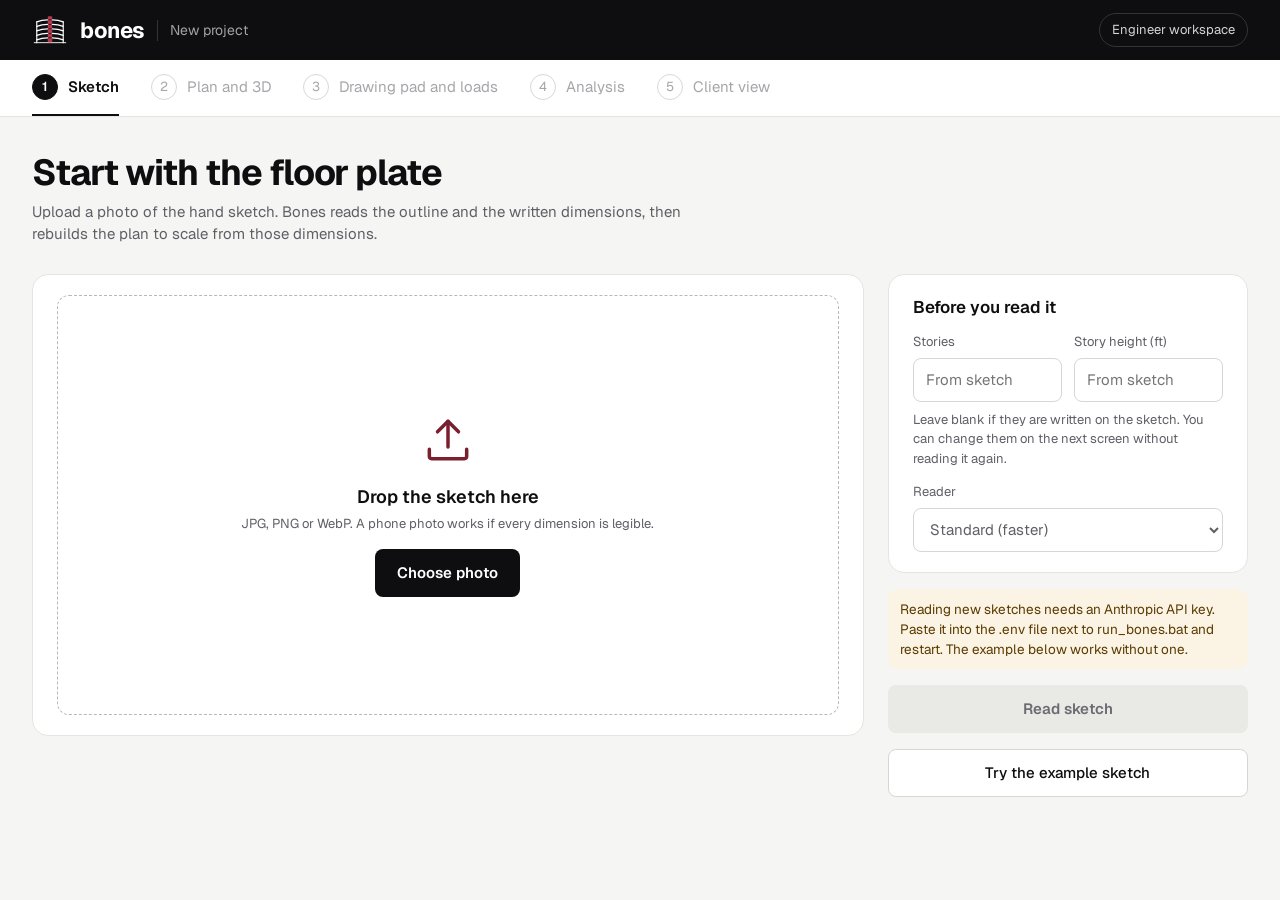
==== bones_service/static/index.html @ 05549475 "ui" ====
<!doctype html>
<html lang="en">
<head>
<meta charset="utf-8">
<meta name="viewport" content="width=device-width, initial-scale=1">
<title>Bones · Sketch to plan</title>
<link rel="preconnect" href="https://fonts.googleapis.com">
<link rel="preconnect" href="https://fonts.gstatic.com" crossorigin>
<link href="https://fonts.googleapis.com/css2?family=Geist:wght@400;500;600;700&display=swap" rel="stylesheet">
<style>
:root{
  --ink:#0E0E10; --paper:#F5F5F4; --white:#FFFFFF; --line:#E4E4E1; --line2:#D6D6D2; --muted:#5F5F66;
  --wine:#7A1F2E; --wine-d:#5E1622; --wine-l:#F3E6E8; --wine-on-dark:#D0566A;
  --ok:#2E6B45; --warn:#8A5A00; --warn-bg:#FBF3E4;
}
*{box-sizing:border-box}
body{margin:0;background:var(--paper);color:var(--ink);font-family:"Geist",system-ui,-apple-system,"Segoe UI",sans-serif;font-size:15px;line-height:1.5}
button,input,select{font:inherit;color:inherit}
:focus-visible{outline:2px solid var(--wine);outline-offset:2px}
a{color:var(--wine)}
[hidden]{display:none !important}

header{background:var(--ink);color:#fff;display:flex;flex-wrap:wrap;align-items:center;justify-content:space-between;gap:12px;padding:12px 32px}
.brand{display:flex;align-items:center;gap:12px}
.brand b{font-size:22px;letter-spacing:-.02em}
.brand span{color:#A1A1A8;font-size:14px;padding-left:12px;border-left:1px solid #333338}
.pill{font-size:13px;color:#D4D4D8;border:1px solid #333338;border-radius:999px;padding:6px 12px}

nav{background:#fff;border-bottom:1px solid var(--line);padding:0 32px;display:flex;flex-wrap:wrap;gap:8px 32px}
.step{display:flex;align-items:center;gap:10px;padding:14px 0;border-bottom:2px solid transparent;color:var(--muted);background:none;border-top:0;border-left:0;border-right:0}
.step i{width:26px;height:26px;border-radius:50%;border:1.5px solid #B8B8B4;display:grid;place-items:center;font-style:normal;font-size:13px}
.step[aria-current="step"]{color:var(--ink);font-weight:600;border-bottom-color:var(--ink)}
.step[aria-current="step"] i{background:var(--ink);border-color:var(--ink);color:#fff}
.step.done{color:var(--ink);cursor:pointer}
.step.done i{background:var(--wine);border-color:var(--wine);color:#fff}
.step.later{opacity:.55}

main{max-width:1360px;margin:0 auto;padding:36px 32px 64px}
h1{margin:0;font-size:36px;font-weight:700;letter-spacing:-.03em;line-height:1.1}
.lede{margin:8px 0 28px;color:var(--muted);max-width:66ch}
.row{display:flex;flex-wrap:wrap;gap:24px;align-items:flex-start}
.grow{flex:999 1 600px;min-width:0}
.side{flex:1 1 360px;min-width:0;display:flex;flex-direction:column;gap:16px}
.b-card{background:#fff;border:1px solid var(--line);border-radius:16px;padding:20px 24px}
.b-card h2{margin:0 0 12px;font-size:17px;font-weight:600}
.dark{background:var(--ink);color:#fff;border-color:var(--ink)}
.small{font-size:13px;color:var(--muted)}
.dark .small{color:#A1A1A8}

.btn{height:48px;padding:0 22px;border-radius:8px;border:0;font-weight:600;cursor:pointer;display:inline-flex;align-items:center;justify-content:center;text-decoration:none}
.btn.b-primary{background:var(--wine);color:#fff}
.btn.b-primary:hover{background:var(--wine-d)}
.btn.black{background:var(--ink);color:#fff}
.btn.ghost{background:#fff;border:1px solid var(--line2);color:var(--ink);font-weight:500}
.btn:disabled{background:#E9E9E6;color:#6B6B72;cursor:not-allowed}
.btn.b-sm{height:40px;padding:0 14px;font-size:14px}

label.f{display:block;font-size:13px;color:var(--muted)}
label.f input,label.f select{display:block;width:100%;margin-top:6px;height:44px;border:1px solid var(--line2);border-radius:8px;padding:0 12px;background:#fff;font-size:15px}
.grid2{display:grid;grid-template-columns:repeat(2,minmax(0,1fr));gap:12px}

.drop{border:1.5px dashed #B8B8B4;border-radius:12px;min-height:420px;display:flex;flex-direction:column;align-items:center;justify-content:center;gap:16px;padding:32px;text-align:center;position:relative}
.drop.over{border-color:var(--wine);background:var(--wine-l)}
.drop img{max-width:100%;max-height:440px;border-radius:8px;display:block}
.drop .name{font-weight:600}
.busy{position:absolute;inset:0;background:rgba(255,255,255,.93);border-radius:12px;display:flex;flex-direction:column;align-items:center;justify-content:center;gap:10px;text-align:center;padding:24px}
.spin{width:44px;height:44px;border-radius:50%;border:3px solid var(--wine-l);border-top-color:var(--wine);animation:sp 1s linear infinite}
@keyframes sp{to{transform:rotate(360deg)}}
@media (prefers-reduced-motion:reduce){.spin{animation:none;border-top-color:var(--wine-l);border-right-color:var(--wine)}}

.err{background:#FBEAEA;border:1px solid #E7B7BE;color:#6B1424;border-radius:10px;padding:12px 14px;font-size:14px}
.b-note{background:var(--warn-bg);color:#5A3B00;border-radius:10px;padding:10px 12px;font-size:13.5px}

.b-seg{display:inline-flex;background:#F0F0EE;border-radius:10px;padding:4px}
.b-seg button{height:36px;padding:0 14px;border:0;border-radius:8px;background:transparent;cursor:pointer;font-size:14px}
.b-seg button[aria-pressed="true"]{background:var(--ink);color:#fff}
.headrow{display:flex;justify-content:space-between;align-items:center;gap:12px;margin-bottom:12px;flex-wrap:wrap}
.headrow h2{margin:0}
.planwrap svg,.planwrap img{display:block;width:100%;height:auto;border-radius:8px}
.iconbtn{width:44px;height:40px;border-radius:8px;border:1px solid #333338;background:transparent;color:#fff;cursor:pointer;display:grid;place-items:center}

.b-stats{display:grid;grid-template-columns:repeat(3,minmax(0,1fr));gap:10px;margin-top:16px}
.b-stat{background:#F7F7F5;border-radius:12px;padding:12px 14px}
.b-stat div:first-child{font-size:12px;color:var(--muted)}
.b-stat div:last-child{font-size:22px;font-weight:700;letter-spacing:-.02em}

.item{padding:12px 0;border-top:1px solid #ECECE8}
.item:first-of-type{border-top:0;padding-top:0}
.item .t{display:flex;justify-content:space-between;gap:8px;font-weight:600}
.item .t span{font-weight:400;font-size:13px}
.b-good{color:var(--ok)} .warn{color:var(--warn)} .b-bad{color:var(--wine)}
.dims{list-style:none;margin:8px 0 0;padding:0;display:flex;flex-direction:column;gap:4px}
.dims li{display:grid;grid-template-columns:36px 1fr auto;gap:8px;font-size:13.5px;padding:6px 10px;border-radius:8px;background:#F7F7F5}
.dims li.no{background:var(--warn-bg)}
.checks{list-style:none;margin:0;padding:0;display:flex;flex-direction:column;gap:8px}
.checks li{display:flex;gap:10px;font-size:14px}
.checks b{width:20px;height:20px;flex:none;border-radius:50%;display:grid;place-items:center;color:#fff;font-size:12px;margin-top:1px}
.files{display:flex;flex-wrap:wrap;gap:6px;margin-top:10px}
.files a{font-size:13px;padding:4px 10px;border:1px solid var(--line2);border-radius:999px;text-decoration:none;color:var(--ink)}
.files a:hover{border-color:var(--wine);color:var(--wine)}
ul.plain{margin:6px 0 0;padding-left:18px;font-size:13.5px;color:var(--muted)}

.hz-grid{display:grid;grid-template-columns:repeat(4,minmax(0,1fr));gap:10px}
.hz-vals{display:grid;grid-template-columns:repeat(4,minmax(0,1fr));gap:10px;margin-top:14px;padding-top:14px;border-top:1px solid #ECECE8}
.hz-vals label,.hz-grid label{position:relative}
.src{display:block;font-size:11.5px;color:var(--ok);margin-top:3px;min-height:1em}
.tbl{overflow-x:auto}
.tbl table{border-collapse:collapse;width:100%;min-width:560px;font-size:14px}
.tbl th,.tbl td{padding:6px 10px;border-bottom:1px solid #ECECE8;text-align:right;white-space:nowrap}
.tbl th:first-child{text-align:left}
.tbl thead th{font-size:12.5px;color:var(--muted);font-weight:600}
.tbl input{width:84px;height:36px;border:1px solid var(--line2);border-radius:8px;padding:0 8px;text-align:right}
.tbl .sw{display:inline-block;width:12px;height:12px;border-radius:3px;margin-right:8px;vertical-align:-1px}
.muted{color:var(--muted)}
.b-warn{color:var(--warn)}
@media (max-width:900px){.hz-grid,.hz-vals{grid-template-columns:repeat(2,minmax(0,1fr))}.hz-grid label[style*="span 3"],.hz-grid button[style*="span 3"]{grid-column:span 2 !important}}
.lines h3{margin:12px 0 6px;font-size:14px;font-weight:600;display:flex;justify-content:space-between}
.lines h3 span{font-weight:400;color:var(--muted)}
.lines ul{list-style:none;margin:0;padding:0;display:flex;flex-direction:column;gap:4px}
.lines li{display:flex;justify-content:space-between;gap:12px;font-size:14px;padding:6px 10px;border-radius:8px;background:#F7F7F5}
.lines li span:last-child{font-weight:600;color:var(--wine)}
#s3 > .row h2{margin:0 0 10px;font-size:17px}
@media (max-width:640px){header,nav{padding-left:16px;padding-right:16px} main{padding:24px 16px 48px} h1{font-size:28px} .b-stats{grid-template-columns:repeat(2,minmax(0,1fr))}}
</style>
<style id="pad-css">
#pad{--bg:#f4f3ef; --card:#ffffff; --ink:#1c2128; --muted:#5f6670; --line:#e3e0d9; --line-strong:#bdb8ae;
  --accent:#b42318; --accent-soft:#fdecea;
  --input:#1d4ed8; --input-bg:#eef3ff; --input-line:#c7d6fb;
  --ok:#067647; --ok-bg:#e7f6ee; --warn:#93370d; --warn-bg:#fff4e0;
  --bar:#b42318; --fill:rgba(29,78,216,.10); --stroke:#1d4ed8; --grid:#ece9e3;
  --shadow:0 1px 2px rgba(20,20,20,.05),0 4px 16px rgba(20,20,20,.04);}
#pad *{box-sizing:border-box}
#pad{margin:0}
#pad{background:var(--bg);color:var(--ink);font:15px/1.45 system-ui,-apple-system,"Segoe UI",Roboto,Helvetica,Arial,sans-serif;font-variant-numeric:tabular-nums}
#pad .wrap{max-width:1120px;margin:0 auto;padding:28px 16px 48px}
#pad header.top{display:flex;justify-content:space-between;align-items:flex-end;gap:16px;flex-wrap:wrap;border-bottom:3px solid var(--accent);padding-bottom:14px;margin-bottom:10px}
#pad .eyebrow{font-size:12px;letter-spacing:.08em;text-transform:uppercase;color:var(--accent);font-weight:600}
#pad h1{margin:2px 0 0;font-size:30px;letter-spacing:-.01em}
#pad .actions{display:flex;gap:8px;flex-wrap:wrap}
#pad button{font:inherit;font-size:14px;padding:7px 13px;border-radius:8px;border:1px solid var(--line-strong);background:var(--card);color:var(--ink);cursor:pointer}
#pad button:hover{border-color:var(--ink)}
#pad button.primary{background:var(--accent);border-color:var(--accent);color:#fff}
#pad button.primary:hover{filter:brightness(1.08)}
#pad button.arm,#pad button.arm:hover{background:var(--warn-bg);color:var(--warn);border-color:var(--warn)}
#pad .legend{display:flex;gap:16px;align-items:center;font-size:13px;color:var(--muted);margin:0 0 18px}
#pad .legend span.sw{display:inline-block;width:14px;height:14px;border-radius:3px;vertical-align:-2px;margin-right:6px}
#pad .sw.in{background:var(--input-bg);border:1px solid var(--input-line)}
#pad .sw.calc{background:var(--card);border:1px solid var(--line-strong)}
#pad .card{background:var(--card);border:1px solid var(--line);border-radius:12px;padding:18px 20px 20px;margin-bottom:16px;box-shadow:var(--shadow)}
#pad .card-head{display:flex;justify-content:space-between;align-items:center;gap:12px;flex-wrap:wrap;margin-bottom:12px}
#pad h2{margin:0 0 12px;font-size:17px;display:flex;align-items:center;gap:10px;flex-wrap:wrap}
#pad .card-head h2{margin:0}
#pad .num{display:inline-grid;place-items:center;width:24px;height:24px;border-radius:6px;background:var(--accent);color:#fff;font-size:13px}
#pad .ref{font-size:12px;font-weight:500;color:var(--muted);border:1px solid var(--line);border-radius:999px;padding:1px 9px}
#pad .grid{display:grid;grid-template-columns:repeat(auto-fill,minmax(200px,1fr));gap:12px 16px}
#pad .field{display:flex;flex-direction:column;gap:5px;font-size:13px;color:var(--muted);font-weight:500}
#pad .field small{font-weight:400}
#pad input{font:inherit;color:var(--ink)}
#pad input.in,#pad .field input{width:100%;padding:7px 10px;border-radius:7px;border:1px solid var(--input-line);background:var(--input-bg);color:var(--input);font-weight:600}
#pad input:focus{outline:2px solid var(--input);outline-offset:1px}
#pad .inline{display:flex;gap:6px}
#pad .inline input{flex:1;min-width:0}
#pad .table-wrap{overflow-x:auto;border:1px solid var(--line);border-radius:10px}
#pad table{border-collapse:collapse;width:100%;min-width:620px}
#pad th,#pad td{padding:7px 12px;border-bottom:1px solid var(--line);text-align:right;white-space:nowrap}
#pad th{font-size:12.5px;font-weight:600;color:var(--muted);background:color-mix(in srgb,var(--bg) 60%,var(--card));vertical-align:bottom;line-height:1.25}
#pad th span{font-weight:400;font-size:11.5px}
#pad th:first-child,#pad td:first-child{text-align:left}
#pad tbody tr:hover td{background:color-mix(in srgb,var(--bg) 45%,var(--card))}
#pad td input.in{text-align:right;max-width:130px;padding:5px 8px}
#pad td input.name-in{border:1px solid transparent;background:transparent;padding:5px 6px;font-weight:600;width:120px;border-radius:6px}
#pad td input.name-in::placeholder{color:var(--ink);opacity:1}
#pad td input.name-in:hover{border-color:var(--line-strong)}
#pad tfoot td{border-bottom:none;font-weight:700;background:color-mix(in srgb,var(--bg) 60%,var(--card))}
#pad tfoot td.lbl{color:var(--accent);text-align:right}
#pad .bar-cell{position:relative}
#pad .minibar{position:absolute;left:0;top:6px;bottom:6px;background:var(--fill);border-right:2px solid var(--stroke);border-radius:2px;max-width:100%}
#pad .bar-cell span.v{position:relative}
#pad details.fill{font-size:13px}
#pad details.fill summary{cursor:pointer;color:var(--input);font-weight:600;list-style:none}
#pad details.fill summary::-webkit-details-marker{display:none}
#pad details.fill[open] .fill-body{display:flex}
#pad .fill-body{display:none;gap:8px;align-items:flex-end;flex-wrap:wrap;margin-top:8px;padding:10px;border:1px dashed var(--input-line);border-radius:8px}
#pad .fill-body .field{min-width:110px}
#pad .msgs{margin-top:10px;display:flex;flex-direction:column;gap:6px}
#pad .msg{font-size:13px;padding:7px 11px;border-radius:7px;background:var(--warn-bg);color:var(--warn)}
#pad .result{display:flex;justify-content:space-between;align-items:center;gap:16px;flex-wrap:wrap;padding:14px 16px;border-radius:10px;background:var(--accent-soft)}
#pad .eq{font-size:16px}
#pad .big{font-size:30px;font-weight:700;color:var(--accent);letter-spacing:-.01em}
#pad .big .unit{font-size:15px;font-weight:600;color:var(--muted)}
#pad .check{font-size:12px;font-weight:600;padding:2px 8px;border-radius:999px;background:var(--ok-bg);color:var(--ok);margin-left:6px}
#pad .check.bad{background:var(--warn-bg);color:var(--warn)}
#pad .plots{display:grid;grid-template-columns:1fr 1fr;gap:16px}
#pad figure{margin:0;border:1px solid var(--line);border-radius:10px;padding:12px 10px 6px}
#pad figcaption{font-weight:600;font-size:14px;margin:0 6px 4px}
#pad svg{width:100%;height:auto;display:block}
#pad svg text{fill:var(--muted);font-size:11px;font-family:inherit}
#pad svg .lvl{fill:var(--ink);font-weight:600}
#pad svg .val{fill:var(--ink);font-weight:600}
#pad svg .gridl{stroke:var(--grid);stroke-width:1}
#pad svg .lvline{stroke:var(--line-strong);stroke-width:1;stroke-dasharray:3 3}
#pad svg .ground{stroke:var(--ink);stroke-width:2}
#pad svg .spine{stroke:var(--ink);stroke-width:2.5}
#pad svg .arrow{stroke:var(--bar);stroke-width:2.5}
#pad svg .head{fill:var(--bar)}
#pad svg .shear{fill:var(--fill);stroke:var(--stroke);stroke-width:2}
#pad select{font:inherit;width:100%;padding:7px 10px;border-radius:7px;border:1px solid var(--input-line);background:var(--input-bg);color:var(--input);font-weight:600}
#pad .field input[readonly]{background:transparent;border-color:var(--line);color:var(--ink)}
#pad .field input[type=checkbox]{width:16px;height:16px;padding:0;margin:0;accent-color:var(--input)}
#pad .cb{display:flex;align-items:center;gap:8px;color:var(--ink);font-weight:500;min-height:36px;cursor:pointer}
#pad td input.in::placeholder{color:var(--input);opacity:.5}
#pad .stats{display:grid;grid-template-columns:repeat(auto-fill,minmax(150px,1fr));gap:10px;margin-top:14px}
#pad .stat{border:1px solid var(--line);border-radius:8px;padding:8px 12px}
#pad .stat .l{font-size:12px;color:var(--muted)}
#pad .stat .v{font-size:19px;font-weight:700}
#pad .stat.hi{background:var(--accent-soft);border-color:transparent}
#pad .stat.hi .v{color:var(--accent)}
#pad .stat small{display:block;font-size:11.5px;color:var(--muted)}
#pad .note{font-size:13px;color:var(--muted);margin:-4px 0 12px}
#pad #t3{font-size:14px}
#pad #t3 th,#pad #t3 td{padding:7px 6px}
#pad #t3 th:first-child,#pad #t3 td:first-child{padding-left:10px}
#pad .gov{font-size:11.5px;font-weight:600;padding:2px 8px;border-radius:999px;background:var(--line);color:var(--ink)}
#pad .gov.min{background:var(--warn-bg);color:var(--warn)}
#pad .gov.max{background:var(--ok-bg);color:var(--ok)}
#pad .design{color:var(--accent)}
#pad .toolbar{display:flex;flex-wrap:wrap;gap:10px;align-items:center;margin-bottom:8px}
#pad .tb-group{display:flex;gap:6px;flex-wrap:wrap}
#pad .seg{display:inline-flex;border:1px solid var(--line-strong);border-radius:9px;overflow:hidden}
#pad .seg button{border:none;border-radius:0;border-right:1px solid var(--line-strong)}
#pad .seg button:last-child{border-right:none}
#pad .seg button.on{background:var(--ink);color:var(--card)}
#pad details.pop{position:relative}
#pad details.pop .fill-body{position:absolute;z-index:6;top:26px;left:0;background:var(--card);box-shadow:0 6px 24px rgba(0,0,0,.15);border-style:solid;min-width:330px;flex-wrap:nowrap}
#pad .toolbar2{display:flex;flex-wrap:wrap;gap:4px 18px;align-items:center;font-size:13px;margin-bottom:10px;color:var(--muted)}
#pad .toolbar2 .cb{min-height:28px;font-size:13px}
#pad .mini-field{display:flex;align-items:center;gap:6px}
#pad select.mini{width:auto;padding:4px 8px}
#pad #planWrap{position:relative;height:560px;border:1px solid var(--line-strong);border-radius:10px;overflow:hidden;background:var(--card);touch-action:none;outline:none;user-select:none;-webkit-user-select:none}
#pad #planWrap:focus{box-shadow:0 0 0 2px var(--input)}
#pad #plan{width:100%;height:100%;display:block}
#pad #plan *{pointer-events:none}
#pad .plan-hint{position:absolute;left:10px;top:10px;max-width:min(680px,calc(100% - 20px));font-size:12.5px;background:color-mix(in srgb,var(--card) 90%,transparent);border:1px solid var(--line);border-radius:7px;padding:5px 9px;color:var(--ink);pointer-events:none}
#pad .plan-readout{position:absolute;right:10px;bottom:8px;font-size:12px;color:var(--muted);background:color-mix(in srgb,var(--card) 90%,transparent);padding:3px 8px;border-radius:6px;pointer-events:none}
#pad .plan-typed{position:absolute;font-size:12.5px;font-weight:700;background:var(--input);color:var(--card);padding:3px 8px;border-radius:6px;pointer-events:none;white-space:nowrap}
#pad #plan .dimed{fill:color-mix(in srgb,var(--input) 14%,var(--card));stroke:var(--input);stroke-width:1}
#pad #plan .dtx.edt{fill:var(--input)}
#pad .dim-ed{position:absolute;z-index:7;width:84px;padding:3px 6px;font:700 13px/1.2 system-ui,-apple-system,"Segoe UI",Roboto,sans-serif;text-align:center;border:2px solid var(--input);border-radius:6px;background:var(--card);color:var(--input);box-shadow:0 2px 10px rgba(0,0,0,.18)}
#pad .plan-msg{position:absolute;left:10px;bottom:34px;max-width:calc(100% - 20px);font-size:12.5px;font-weight:600;background:var(--warn-bg);color:var(--warn);border:1px solid var(--warn);border-radius:7px;padding:5px 9px;pointer-events:none;z-index:6}
#pad .plan-tables{display:grid;grid-template-columns:1fr 1.5fr;gap:16px;margin-top:14px}
#pad .plan-tables h3{font-size:14px;margin:0 0 8px}
#pad .plan-tables table{min-width:0}
#pad .plan-tables td input.in{max-width:92px}
#pad #tl td input.in{max-width:66px}
#pad #tl td input.name-in{max-width:58px}
#pad .plan-tables td input.name-in{width:70px;border-color:var(--input-line);background:var(--input-bg);color:var(--input)}
#pad .empty{color:var(--muted);text-align:left!important;font-style:italic;white-space:normal!important}
#pad .xbtn{padding:2px 9px;font-size:15px;line-height:1.2}
#pad .rowsel td{background:var(--input-bg)!important}
#pad .muted{color:var(--muted);font-weight:400}
@media (max-width:860px){#pad .plan-tables{grid-template-columns:1fr}
#pad #planWrap{height:440px}}
#pad #plan text{font-size:11px;fill:var(--muted)}
#pad #plan .gm{stroke:var(--grid);stroke-width:1}
#pad #plan .gM{stroke:var(--line);stroke-width:1}
#pad #plan .org{stroke:var(--muted);stroke-width:1.2}
#pad #plan .poly{fill:var(--fill);stroke:var(--ink);stroke-width:2.5;stroke-linejoin:miter}
#pad #plan .draft{fill:none;stroke:var(--ink);stroke-width:2.5;stroke-linejoin:miter}
#pad #plan .rub{stroke:var(--input);stroke-width:2;stroke-dasharray:6 4}
#pad #plan .rub.lfr{stroke:var(--bar);stroke-width:6;stroke-dasharray:none;opacity:.5}
#pad #plan .lf{stroke:var(--bar);stroke-width:4}
#pad #plan .bfcol{fill:var(--card);stroke:var(--bar);stroke-width:2}
#pad #plan .bfdir{fill:var(--bar)}
#pad #plan .bfalt{fill:var(--bar);font-size:10px;font-weight:700;dominant-baseline:central;text-anchor:middle;paint-order:stroke;stroke:var(--card);stroke-width:3px}
#pad #plan .lfsel{stroke:var(--input);stroke-width:14;opacity:.35;stroke-linecap:round}
#pad #plan .lfhov{stroke:var(--input);stroke-width:14;opacity:.18;stroke-linecap:round}
#pad #plan .esel{stroke:var(--input);stroke-width:5}
#pad #plan .ehov{stroke:var(--input);stroke-width:5;opacity:.4}
#pad #plan .guide{stroke:var(--input);stroke-width:1;stroke-dasharray:3 4}
#pad #plan .snapm{fill:none;stroke:var(--input);stroke-width:1.6}
#pad #plan .closem{fill:none;stroke:var(--ok);stroke-width:2.2}
#pad #plan .dx,#pad #plan .dl{stroke:var(--muted);stroke-width:.8}
#pad #plan .dt{stroke:var(--ink);stroke-width:1.4}
#pad #plan .lfd{stroke:var(--bar)}
#pad #plan .dtx{fill:var(--ink);text-anchor:middle;dominant-baseline:central;paint-order:stroke;stroke:var(--card);stroke-width:4px;stroke-linejoin:round}
#pad #plan .dtx.lfd{fill:var(--bar)}
#pad #plan .dtx.strong,#pad #plan .dtx.ov{font-weight:700}
#pad #plan .vnum{fill:var(--muted);font-size:10.5px;text-anchor:middle;dominant-baseline:central}
#pad #plan .lflbl{fill:var(--bar);font-weight:700;font-size:12.5px;dominant-baseline:central;paint-order:stroke;stroke:var(--card);stroke-width:4px;stroke-linejoin:round}
#pad #plan .rubtx,#pad #plan .seglbl{fill:var(--input);font-weight:700;text-anchor:middle;dominant-baseline:central;paint-order:stroke;stroke:var(--card);stroke-width:4px;stroke-linejoin:round}
#pad #plan .seglbl{fill:var(--ink);font-weight:600}
#pad #plan .cm{fill:none;stroke:var(--ok);stroke-width:1.6}
#pad #plan .cmtx{fill:var(--ok);font-weight:700}
#pad #plan .ax{stroke:var(--ink);stroke-width:2}
#pad #plan .axh{fill:var(--ink)}
#pad #plan .axt{fill:var(--ink);font-weight:700;font-size:12.5px;dominant-baseline:central}
@media print{#pad .plan-hint,#pad .plan-readout,#pad .plan-typed{display:none!important}
#pad #planWrap{border:1px solid #bbb;height:480px}}
#pad .gtag{display:inline-block;font-size:11px;font-weight:600;padding:0 6px;border-radius:999px;background:var(--line);color:var(--ink);margin-left:5px;vertical-align:1px}
#pad .gtag.gov{background:var(--accent-soft);color:var(--accent)}
#pad table.tight{font-size:13.5px}
#pad table.tight th,#pad table.tight td{padding:6px 7px}
#pad table.tight th:first-child,#pad table.tight td:first-child{padding-left:10px}
#pad .lg-actions{margin-left:auto;display:flex;gap:6px}
#pad .eqn{font-size:14px;line-height:1.9;margin:4px 0 12px;padding:10px 14px;border-left:3px solid var(--line-strong);background:color-mix(in srgb,var(--bg) 50%,var(--card));border-radius:0 8px 8px 0}
#pad .eqn b{font-weight:600}
#pad #tCH td:nth-child(2),#pad #tCH th:nth-child(2){white-space:normal;text-align:left;min-width:150px;max-width:240px}
#pad ol.assume{margin:6px 0 0;padding-left:22px;font-size:13.5px;line-height:1.55}
#pad ol.assume li{margin:2px 0}
#pad #stiffWrap .grid{margin-bottom:12px}
#pad button.sm{font-size:12.5px;padding:4px 10px}
#pad .card > h2,#pad .card > .card-head > h2{cursor:pointer;user-select:none;-webkit-user-select:none;border-radius:6px}
#pad .card > .card-head > h2{flex:1 1 auto}
#pad .card > h2:focus-visible,#pad .card > .card-head > h2:focus-visible{outline:2px solid var(--input);outline-offset:3px}
#pad .card h2 .chev{margin-left:auto;width:26px;height:26px;display:inline-grid;place-items:center;border-radius:6px;color:var(--muted);transition:transform .15s}
#pad .card h2 .chev::before{content:"";width:8px;height:8px;border-right:2px solid currentColor;border-bottom:2px solid currentColor;transform:translateY(-2px) rotate(45deg)}
#pad .card h2:hover .chev{background:var(--line);color:var(--ink)}
#pad .card.collapsed h2 .chev{transform:rotate(-90deg)}
#pad .card h2 .hsum{display:none;font-size:13.5px;font-weight:600;color:var(--accent)}
#pad .card.collapsed h2 .hsum{display:inline}
#pad .card.collapsed{padding-bottom:16px}
#pad .card.collapsed > h2,#pad .card.collapsed > .card-head{margin-bottom:0}
#pad .card.collapsed .card-body,#pad .card.collapsed > .card-head > :not(h2){display:none}
#pad details.sub-d{margin-top:14px;border:1px solid var(--line);border-radius:10px}
#pad details.sub-d > summary{cursor:pointer;list-style:none;padding:9px 14px;font-size:14px;font-weight:600;display:flex;align-items:center;gap:8px}
#pad details.sub-d > summary::-webkit-details-marker{display:none}
#pad details.sub-d > summary::before{content:"";width:7px;height:7px;border-right:2px solid var(--muted);border-bottom:2px solid var(--muted);transform:rotate(-45deg);transition:transform .15s;flex:none}
#pad details.sub-d[open] > summary::before{transform:rotate(45deg)}
#pad details.sub-d > summary:hover{background:color-mix(in srgb,var(--bg) 50%,var(--card));border-radius:10px}
#pad details.sub-d > .sub-body{padding:0 14px 14px}
#pad details.sub-d > .sub-body > .note:first-child{margin-top:2px}
#pad details.sub-d .stats{margin-top:4px}
#pad details.sub-d .plan-tables{margin-top:4px}
#pad details.sub-d + .grid{margin-top:14px}
@media print{#pad .chev,#pad .lg-actions{display:none!important}
#pad details.sub-d{border:none}
#pad details.sub-d > summary::before{display:none}}
#pad .plan-row{display:flex;gap:12px;align-items:stretch}
#pad .plan-row #planWrap{flex:1;min-width:0}
#pad .tpanel{width:290px;flex:none;border:1px solid var(--line-strong);border-radius:10px;display:flex;flex-direction:column;height:560px;background:var(--card)}
#pad .tp-head{font-weight:700;font-size:14px;padding:10px 12px 4px}
#pad .tp-def{display:flex;align-items:center;gap:6px;font-size:12.5px;color:var(--muted);padding:2px 12px 8px;border-bottom:1px solid var(--line)}
#pad .tp-def input{width:70px;padding:4px 6px;text-align:right}
#pad .tp-list{flex:1;overflow:auto;padding:4px 6px}
#pad .tp-row{display:grid;grid-template-columns:34px 1fr 60px 34px 36px;align-items:center;gap:6px;padding:4px 6px;border-radius:6px;font-size:13px}
#pad .tp-row.on{background:var(--input-bg)}
#pad .tp-row input{width:64px;padding:4px 6px;text-align:right}
#pad .tp-empty{font-size:12.5px;color:var(--muted);padding:8px 6px;font-style:italic}
#pad .xbtn.x2btn{font-size:11.5px;font-weight:700;padding:3px 4px}
#pad .xbtn.x2btn.on{background:var(--bar);border-color:var(--bar);color:#fff}
#pad .tp-foot{font-size:11.5px;color:var(--muted);padding:8px 12px;border-top:1px solid var(--line)}
#pad .pside{width:290px;flex:none;display:flex;flex-direction:column;gap:10px;min-height:0}
#pad .pside .tpanel{width:auto;height:auto;flex:0 1 auto;min-height:0}
#pad .pside .tpanel{flex:1 1 0;min-height:0}
#pad .pside .lapanel{flex:1 1 0;min-height:0}
#pad .pside .tp-head{padding:8px 12px 3px}
#pad .pside .tp-def{padding:2px 12px 6px}
#pad .pside .tp-row,#pad .pside .la-row{padding:1px 6px}
#pad .pside .tp-row input,#pad .pside .la-row input{padding:2px 6px;font-size:13px}
#pad .pside .xbtn{padding:1px 8px}
#pad .pside .tp-foot{padding:6px 12px}
#pad .la-head{display:flex;align-items:center;justify-content:space-between;gap:8px;padding-bottom:6px}
#pad .la-row{display:grid;grid-template-columns:14px 1fr 64px 70px 30px;align-items:center;gap:6px;padding:4px 6px;border-radius:6px;font-size:13px;cursor:pointer}
#pad .la-row.on{background:var(--input-bg)}
#pad .la-row input{width:100%;padding:4px 6px;text-align:right}
#pad .la-row input.la-id{text-align:left}
#pad .la-hdr{cursor:default;font-size:11.5px;color:var(--muted);font-weight:600;padding:2px 12px 2px 12px;border-bottom:1px solid var(--line);border-radius:0}
#pad .la-hdr span:nth-child(3),#pad .la-hdr span:nth-child(4){text-align:right}
#pad .la-sw{width:14px;height:14px;border-radius:3px;border:1px solid rgba(0,0,0,.25)}
#pad .la-a{text-align:right;color:var(--muted);font-size:12px}
#pad #laFoot b{color:var(--ink)}
#pad #laFoot .bad{color:var(--warn);font-weight:600}
#pad #laFoot .good{color:var(--ok);font-weight:600}
#pad #planWrap .plan-tl{position:absolute;left:10px;top:10px;display:flex;flex-direction:column;align-items:flex-start;gap:6px;max-width:min(680px,calc(100% - 20px));pointer-events:none;z-index:2}
#pad #planWrap .plan-tl .plan-hint{position:static;max-width:none}
#pad .la-show{pointer-events:auto;display:inline-flex;gap:7px;align-items:center;font-size:12.5px;font-weight:600;color:var(--ink);background:color-mix(in srgb,var(--card) 92%,transparent);border:1px solid var(--line-strong);border-radius:7px;padding:3px 9px;cursor:pointer}
#pad .la-show input{width:15px;height:15px;margin:0;accent-color:var(--input)}
#pad .lv-pick{display:flex;align-items:center;gap:8px;margin-left:auto;flex-wrap:wrap}
#pad .lv-lab{font-weight:700;color:var(--accent)}
#pad .lv-lab select{font-weight:700;color:var(--accent);border-color:var(--accent)}
#pad .lvtag{font-size:11.5px;font-weight:700;color:var(--accent);border:1px solid var(--accent);border-radius:5px;padding:1px 6px;margin-left:6px;white-space:nowrap}
#pad .tp-head2{display:flex;align-items:center}
#pad .la-head .lvtag{margin-right:auto}
#pad .psf-cell{display:flex;align-items:center;gap:6px;justify-content:flex-end}
#pad .psf-cell input.la-lv{width:15px;height:15px;margin:0;accent-color:var(--input);flex:none;cursor:pointer}
#pad .psf-cell input.in{flex:1;min-width:0}
#pad #t1 input:disabled{background:transparent;border-color:transparent;color:var(--ink);font-weight:600;opacity:1}
#pad #plan .la{stroke-width:2}
#pad #plan .lagap{fill:url(#laHatch);stroke:var(--warn);stroke-width:1;stroke-dasharray:4 3}
#pad #plan .lahatch{stroke:var(--warn);stroke-width:1.6;opacity:.7}
#pad #plan .laov{fill:color-mix(in srgb,var(--warn) 45%,transparent);stroke:var(--warn);stroke-width:2}
#pad #plan .lasel{fill:none;stroke:var(--input);stroke-width:3;stroke-dasharray:7 4}
#pad #plan .larub{fill:color-mix(in srgb,var(--input) 12%,transparent);stroke:var(--input);stroke-width:2;stroke-dasharray:6 4}
#pad #plan .lalb{fill:var(--card);stroke:var(--ink);stroke-width:1.2}
#pad #plan .lalt{fill:var(--ink);font-size:13px;font-weight:700;text-anchor:middle;dominant-baseline:central}
#pad #plan .cr{fill:none;stroke:var(--warn);stroke-width:1.8}
#pad #plan .crtx{fill:var(--warn);font-weight:700}
@media (max-width:860px){#pad .plan-row{flex-direction:column}
#pad .tpanel{width:auto;height:auto;max-height:320px}}
#pad #planCard .plan-tables{grid-template-columns:minmax(0,1fr)}
#pad #planCard .plan-tables > div:first-child .table-wrap{max-width:560px}
/* Bones palette for the Module 2 drawing pad (overrides the pad's own tokens; light only) */
#pad{
  --bg:#F5F5F4; --card:#FFFFFF; --ink:#0E0E10; --muted:#5F5F66; --line:#E4E4E1; --line-strong:#B8B8B4;
  --accent:#7A1F2E; --accent-soft:#F3E6E8;
  --input:#0E0E10; --input-bg:#F7F7F5; --input-line:#D6D6D2;
  --ok:#2E6B45; --ok-bg:#E7F3EC; --warn:#8A5A00; --warn-bg:#FBF3E4;
  --bar:#7A1F2E; --fill:rgba(122,31,46,.06); --stroke:#0E0E10; --grid:#ECECE8; --shadow:none;
  background:transparent; color:var(--ink); font-family:"Geist",system-ui,-apple-system,"Segoe UI",sans-serif;
}
#pad .card{border-radius:16px;border-color:#E4E4E1}
#pad h2 .num{display:none}
#pad #m3dWrap{position:relative;background:#0E0E10;border-radius:12px;overflow:hidden;touch-action:none;cursor:grab}
#pad #m3dWrap:active{cursor:grabbing}
#pad #m3dWrap .plan-hint{position:absolute;left:12px;bottom:10px;top:auto;color:#A1A1A8;background:transparent;border:0;font-size:12.5px;padding:0;box-shadow:none}
#pad #m3d{display:block;width:100%;height:auto}
#pad label.cb:has(#m3dF){display:none}

</style>
</head>
<body>
<header>
  <div class="brand">
    <svg width="36" height="36" viewBox="0 0 64 64" aria-hidden="true"><g fill="none" stroke="#fff" stroke-width="2.3" stroke-linecap="round"><path d="M36 14Q46.7 14 55.5 17.5M28 14Q17.3 14 8.5 17.5M36 22Q46.7 22 55.5 25.5M28 22Q17.3 22 8.5 25.5M36 30Q46.7 30 55.5 33.5M28 30Q17.3 30 8.5 33.5M36 38Q46.7 38 55.5 41.5M28 38Q17.3 38 8.5 41.5M36 46Q46.7 46 55.5 49.5M28 46Q17.3 46 8.5 49.5"/><path d="M8.5 17.5V54.5M55.5 17.5V54.5" stroke-width="2"/><path d="M4 54.5H60" stroke-width="1.6"/></g><g fill="#B23A4C"><rect x="28" y="7.65" width="8" height="5.7" rx="1.3"/><rect x="28" y="14.65" width="8" height="6.7" rx="1.3"/><rect x="28" y="22.65" width="8" height="6.7" rx="1.3"/><rect x="28" y="30.65" width="8" height="6.7" rx="1.3"/><rect x="28" y="38.65" width="8" height="6.7" rx="1.3"/><rect x="28" y="46.65" width="8" height="7.2" rx="1.3"/></g></svg>
    <b>bones</b><span id="projName">New project</span>
  </div>
  <span class="pill">Engineer workspace</span>
</header>

<nav aria-label="Steps">
  <button class="step" id="nav1" type="button" aria-current="step"><i>1</i>Sketch</button>
  <button class="step later" id="nav2" type="button" disabled><i>2</i>Plan and 3D</button>
  <button class="step later" id="nav3" type="button" disabled><i>3</i>Drawing pad and loads</button>
  <span class="step later"><i>4</i>Analysis</span>
  <span class="step later"><i>5</i>Client view</span>
</nav>

<main>
  <!-- STEP 1 -->
  <section id="s1">
    <h1>Start with the floor plate</h1>
    <p class="lede">Upload a photo of the hand sketch. Bones reads the outline and the written dimensions, then rebuilds the plan to scale from those dimensions.</p>
    <div class="row">
      <div class="b-card grow">
        <div class="drop" id="drop">
          <div id="dropEmpty">
            <svg width="56" height="56" viewBox="0 0 24 24" fill="none" stroke="#7A1F2E" stroke-width="1.5" stroke-linecap="round" stroke-linejoin="round" aria-hidden="true"><path d="M4 16v3a1 1 0 0 0 1 1h14a1 1 0 0 0 1-1v-3"/><path d="M12 15V4"/><path d="M7.5 8.5 12 4l4.5 4.5"/></svg>
            <p style="margin:8px 0 0;font-size:18px;font-weight:600">Drop the sketch here</p>
            <p class="small" style="margin:4px 0 16px">JPG, PNG or WebP. A phone photo works if every dimension is legible.</p>
            <label class="btn black" style="cursor:pointer">Choose photo<input id="file" type="file" accept="image/png,image/jpeg,image/webp" style="position:absolute;width:1px;height:1px;opacity:0"></label>
          </div>
          <div id="dropFull" hidden>
            <img id="preview" alt="The uploaded sketch">
            <p class="small" style="margin:12px 0 0"><span class="name" id="fname"></span> · <button type="button" id="replace" style="border:0;background:none;color:var(--wine);cursor:pointer;padding:0;text-decoration:underline">Choose a different photo</button></p>
          </div>
          <div class="busy" id="busy" hidden role="status" aria-live="polite">
            <div class="spin" aria-hidden="true"></div>
            <b id="busyMsg">Reading the sketch</b>
            <span class="small" id="busyTime">Usually 15 to 60 seconds</span>
          </div>
        </div>
      </div>
      <aside class="side">
        <div class="b-card">
          <h2>Before you read it</h2>
          <div class="grid2">
            <label class="f">Stories<input id="levels" inputmode="numeric" placeholder="From sketch"></label>
            <label class="f">Story height (ft)<input id="height" inputmode="decimal" placeholder="From sketch"></label>
          </div>
          <p class="small" style="margin:8px 0 14px">Leave blank if they are written on the sketch. You can change them on the next screen without reading it again.</p>
          <label class="f">Reader<select id="model"><option value="claude-sonnet-5-5">Standard (faster)</option><option value="claude-opus-5-5">Careful, for messy sketches (slower)</option></select></label>
        </div>
        <div class="b-note" id="noKey" hidden>Reading new sketches needs an Anthropic API key. Paste it into the .env file next to run_bones.bat and restart. The example below works without one.</div>
        <div class="err" id="err1" hidden></div>
        <button class="btn b-primary" id="go" type="button" disabled>Read sketch</button>
        <button class="btn ghost" id="example" type="button">Try the example sketch</button>
      </aside>
    </div>
  </section>

  <!-- STEP 2 -->
  <section id="s2" hidden>
    <h1>Check the plan</h1>
    <p class="lede">The plan below is built from the written dimensions, not the drawn proportions. Compare it with the reading over your photo, then hand it to the drawing pad.</p>
    <div class="row">
      <div class="grow" style="display:grid;grid-template-columns:repeat(auto-fit,minmax(380px,1fr));gap:20px">
        <div class="b-card">
          <div class="headrow">
            <h2>Floor plan</h2>
            <div class="b-seg" role="group" aria-label="Plan view">
              <button type="button" id="vPlan" aria-pressed="true">Clean plan</button>
              <button type="button" id="vPhoto" aria-pressed="false">Reading on photo</button>
            </div>
          </div>
          <div class="planwrap" id="planBox"></div>
          <div class="b-stats" id="stats"></div>
        </div>
        <div class="b-card dark">
          <div class="headrow">
            <h2>3D model</h2>
            <div style="display:flex;gap:8px">
              <button class="iconbtn" type="button" id="rotL" aria-label="Rotate left"><svg width="18" height="18" viewBox="0 0 24 24" fill="none" stroke="currentColor" stroke-width="2" stroke-linecap="round" stroke-linejoin="round" aria-hidden="true"><path d="M3 12a9 9 0 1 0 3-6.7"/><path d="M3 4v5h5"/></svg></button>
              <button class="iconbtn" type="button" id="rotR" aria-label="Rotate right"><svg width="18" height="18" viewBox="0 0 24 24" fill="none" stroke="currentColor" stroke-width="2" stroke-linecap="round" stroke-linejoin="round" aria-hidden="true"><path d="M21 12a9 9 0 1 1-3-6.7"/><path d="M21 4v5h-5"/></svg></button>
            </div>
          </div>
          <div id="box3d"></div>
          <p class="small" id="cap3d" style="margin:8px 0 0"></p>
        </div>
      </div>

      <aside class="side">
        <div class="b-card" id="found"></div>
        <div class="b-card">
          <h2>Stories</h2>
          <div class="grid2">
            <label class="f">Stories<input id="levels2" inputmode="numeric"></label>
            <label class="f">Story height (ft)<input id="height2" inputmode="decimal"></label>
          </div>
          <button class="btn ghost b-sm" id="rebuild" type="button" style="margin-top:12px;width:100%">Update the plan</button>
          <p class="small" style="margin:8px 0 0">Uses the saved reading, so there is no new read.</p>
        </div>
        <div class="b-card">
          <h2>Checks before hand-off</h2>
          <ul class="checks" id="checks"></ul>
        </div>
        <div class="err" id="err2" hidden></div>
        <div class="b-card">
          <h2>Hand-off</h2>
          <button class="btn b-primary" id="toPad" type="button" style="width:100%">Open in the drawing pad</button>
          <a class="btn ghost b-sm" id="dlM2" style="width:100%;margin-top:10px">Download Module 2 file</a>
          <p class="small" style="margin:8px 0 0">Add braced frames and load areas next. The file also opens in the ELF app with <b>Open…</b>.</p>
          <div class="files" id="files"></div>
        </div>
        <button class="btn ghost" id="back" type="button">Read another sketch</button>
      </aside>
    </div>
  </section>

  <!-- STEP 3 -->
  <section id="s3" hidden>
    <h1>Lateral system, loads and hazards</h1>
    <p class="lede">Pull the site hazards, draw braced frames and load areas, and set LL, SDL and SL for each area. Everything is saved in this browser as you go.</p>
    <div class="row" style="margin-bottom:20px">
      <div class="b-card grow" style="flex-basis:620px" id="hazCard">
        <div class="headrow"><h2>Site hazards, ASCE 7</h2><a class="small" href="https://ascehazardtool.org/" target="_blank" rel="noopener">Open the ASCE Hazard Tool</a></div>
        <div class="hz-grid">
          <label class="f" style="grid-column:span 3">Site address<input id="hzAddr" placeholder="Street, city, state"></label>
          <button class="btn ghost b-sm" id="hzFind" type="button" style="align-self:end">Find</button>
          <label class="f">Latitude<input id="hzLat" inputmode="decimal"></label>
          <label class="f">Longitude<input id="hzLon" inputmode="decimal"></label>
          <label class="f">Edition<select id="hzEd"><option>7-22</option><option>7-16</option></select></label>
          <label class="f">Risk Category<select id="hzRc"><option>I</option><option selected>II</option><option>III</option><option>IV</option></select></label>
          <label class="f">Site class<select id="hzSc"><option>Default</option><option>A</option><option>B</option><option>BC</option><option>C</option><option>CD</option><option>D</option><option>DE</option><option>E</option></select></label>
          <button class="btn b-primary" id="hzPull" type="button" style="grid-column:span 3;align-self:end">Pull from the ASCE Hazard Tool</button>
        </div>
        <p class="small" id="hzMsg" style="margin:10px 0 0"></p>
        <div class="hz-vals">
          <label class="f">S<sub>DS</sub> (g)<input id="hzSds" inputmode="decimal"><span class="src" id="srcSeis"></span></label>
          <label class="f">S<sub>D1</sub> (g)<input id="hzSd1" inputmode="decimal"></label>
          <label class="f">Seismic Design Cat.<input id="hzSdc"></label>
          <label class="f">I<sub>e</sub><input id="hzIe" readonly></label>
          <label class="f">Wind speed V (mph)<input id="hzV" inputmode="decimal"><span class="src" id="srcWind"></span></label>
          <label class="f">Ground snow p<sub>g</sub> (psf)<input id="pg" inputmode="decimal" placeholder="0 if none"><span class="src" id="srcSnow"></span></label>
          <label class="f">Exposure C<sub>e</sub><select id="ce"><option value="0.9">0.9: fully exposed</option><option value="1.0" selected>1.0: partially exposed</option><option value="1.2">1.2: sheltered</option></select></label>
          <label class="f">Thermal C<sub>t</sub><select id="ct"><option value="1.0" selected>1.0: heated</option><option value="1.1">1.1: just above freezing</option><option value="1.2">1.2: unheated</option></select></label>
        </div>
        <div class="b-stat" style="margin-top:12px;display:flex;justify-content:space-between;align-items:baseline;gap:8px"><div>Flat-roof snow load SL = p<sub>f</sub> = 0.7 C<sub>e</sub> C<sub>t</sub> p<sub>g</sub> (ASCE 7-22 Eq. 7.3-1)</div><div id="pf">–</div></div>
        <p class="small" style="margin:8px 0 0">C<sub>e</sub> shown for surface roughness B; confirm both factors against Tables 7.3-1 and 7.3-2. Minimum roof snow, drift, sliding and rain-on-snow are checked in design.</p>
      </div>
      <aside class="side">
        <div class="b-card">
          <h2>Project file</h2>
          <p class="small" style="margin:0 0 12px">The same file the ELF app opens, with your frames and load areas.</p>
          <div style="display:flex;gap:10px;flex-wrap:wrap">
            <button class="btn b-primary" id="btnSave" type="button" style="flex:1;white-space:nowrap">Download file</button>
            <button class="btn ghost" id="btnOpen" type="button" style="flex:1">Open…</button>
            <input type="file" id="fileOpen" accept=".json,application/json" hidden>
          </div>
        </div>
        <div class="b-card">
          <h2>Lines of resistance</h2>
          <div id="bonesLines" class="lines"></div>
        </div>
        <button class="btn ghost" id="back3" type="button">Back to the plan</button>
      </aside>
    </div>
    <table id="t1" hidden></table>
<div id="pad">
<section class="card" id="planCard">
  <h2><span class="num">2</span>Typical Floor Plan &amp; Lateral System</h2>
  <div class="toolbar no-print">
    <div class="seg" role="group" aria-label="Drawing tool">
      <button data-mode="outline">1 · Outline</button>
      <button data-mode="lfrs">2 · Braced frames</button>
      <button data-mode="select">Select / move</button>
      <button data-mode="loads">Load areas</button>
    </div>
    <div class="tb-group">
      <button id="btnUndo" title="Undo (Ctrl+Z)">Undo</button>
      <button id="btnFit" title="Zoom to fit">Fit</button>
      <button id="btnZin" title="Zoom in">+</button>
      <button id="btnZout" title="Zoom out">−</button>
      <button id="btnClearPlan">Clear</button>
    </div>
    <details class="fill pop">
      <summary>Quick rectangle…</summary>
      <div class="fill-body">
        <label class="field">Width, X (ft)<input id="rectW" type="number" step="any" value="100"></label>
        <label class="field">Depth, Y (ft)<input id="rectD" type="number" step="any" value="60"></label>
        <button id="btnRect">Create</button>
      </div>
    </details>
    <div class="lv-pick">
      <label class="mini-field lv-lab">Level <select id="padLv" class="mini" aria-label="Level shown on the drawing pad"></select></label>
      <button class="sm" id="lvCopyAll" title="Copy this level's brace areas and load areas to every other level">Copy to all levels</button>
      <label class="mini-field">Copy from <select id="lvCopyFrom" class="mini" aria-label="Copy brace areas and load areas from another level"></select></label>
    </div>
  </div>
  <div class="toolbar2 no-print">
    <label class="mini-field">Snap grid
      <select id="gridSel" class="mini">
        <option value="0.5">0.5 ft</option><option value="1">1 ft</option><option value="2">2 ft</option><option value="5">5 ft</option><option value="10">10 ft</option>
      </select></label>
    <label class="cb"><input type="checkbox" data-opt="chain"><span>Outline dimensions</span></label>
    <label class="cb"><input type="checkbox" data-opt="lfdim"><span>LFRS dimensions</span></label>
    <label class="cb"><input type="checkbox" data-opt="nums"><span>Vertex numbers</span></label>
    <label class="cb"><input type="checkbox" data-opt="cm"><span>Center of mass</span></label>
    <label class="cb"><input type="checkbox" data-opt="cr"><span>Center of rigidity</span></label>
    <label class="cb"><input type="checkbox" data-opt="bdir"><span>Brace direction</span></label>
  </div>
  <div class="plan-row">
  <div id="planWrap" tabindex="0" aria-label="Floor plan drawing canvas">
    <svg id="plan" role="img" aria-label="Typical floor plan"></svg>
    <div class="plan-tl"><div class="plan-hint" id="planHint"></div><label class="la-show no-print"><input type="checkbox" data-opt="la"><span>Show loading areas</span></label></div>
    <div class="plan-readout" id="planReadout"></div>
    <div class="plan-typed" id="planTyped" hidden></div>
    <div class="plan-msg" id="planMsg" hidden></div>
  </div>
  <div class="pside">
  <aside class="tpanel" aria-label="Braced frames">
    <div class="tp-head tp-head2">Braced frames <span class="lvtag" data-lvtag></span></div>
    <label class="tp-def">New frames, A <input id="aDef" class="in" type="number" min="0" step="0.01"> in²</label>
    <div class="tp-list" id="tpList"></div>
    <div class="tp-foot">A = brace area (in²). Arrow = the end the story-1 brace rises to (click to flip). <b>2X</b> = two-bay X frame: Λ / V = story-1 braces meet at the middle column at the top / bottom. Set the middle column (L<sub>1</sub>) in the frame table.</div>
  </aside>
  <aside class="tpanel lapanel" aria-label="Loading areas">
    <div class="tp-head la-head">Loading areas <span class="lvtag" data-lvtag></span><button class="sm" id="laAdd" title="Add a load area ID">+ ID</button></div>
    <div class="la-row la-hdr"><span></span><span>ID</span><span>psf</span><span>Area, ft²</span><span></span></div>
    <div class="tp-list" id="laList"></div>
    <div class="tp-foot" id="laFoot"></div>
  </aside>
  </div>
  </div>
  <div class="stats">
    <div class="stat"><div class="l">Floor area</div><div class="v" id="ps-A"></div></div>
    <div class="stat"><div class="l">Perimeter</div><div class="v" id="ps-P"></div></div>
    <div class="stat"><div class="l">Overall, L<sub>x</sub> × L<sub>y</sub></div><div class="v" id="ps-L"></div></div>
    <div class="stat"><div class="l">Centroid (x, y)</div><div class="v" id="ps-C"></div></div>
    <div class="stat"><div class="l">Braced frames</div><div class="v" id="ps-n"></div></div>
    <div class="stat"><div class="l">Center of rigidity (x, y)</div><div class="v" id="ps-R"></div><small id="ps-Rn"></small></div>
    <div class="stat"><div class="l">Eccentricity e<sub>x</sub>, e<sub>y</sub></div><div class="v" id="ps-e"></div><small>CM − CR</small></div>
  </div>
  <div id="msgsP" class="msgs"></div>
  <details class="sub-d" data-key="plan-tables"><summary>Vertex &amp; braced frame tables <span class="muted">(exact coordinates, bays, brace areas and directions)</span></summary><div class="sub-body">
  <div class="plan-tables">
    <div>
      <h3>Outline vertices</h3>
      <div class="table-wrap"><table id="tv">
        <thead><tr><th>#</th><th>X (ft)</th><th>Y (ft)</th><th>Edge to next</th></tr></thead><tbody></tbody>
      </table></div>
    </div>
    <div>
      <h3>Braced frames <span class="muted">(bay = column to column)</span></h3>
      <div class="table-wrap"><table id="tl" class="tight">
        <thead><tr><th>Label</th><th>Dir.</th><th>X start<br><span>ft</span></th><th>Y start<br><span>ft</span></th><th>Length, L<br><span>ft</span></th><th>Type<br><span>2X: middle col. L<sub>1</sub>, ft</span></th><th>Brace A<br><span>in², this level</span></th><th>Story-1 brace<br><span>rises to · 2X: meets</span></th><th>Alternate<br><span>each story</span></th><th>k, story <span class="kst"></span><br><span>kip/in</span></th><th>End<br><span>x, y (ft)</span></th><th></th></tr></thead><tbody></tbody>
      </table></div>
    </div>
  </div>
  </div></details>
  <details class="sub-d" data-key="stiff" id="stiffWrap"><summary>Frame stiffness <span class="muted">· <span id="stSum"></span></span></summary><div class="sub-body">
  <p class="note">Relative lateral stiffness of each braced frame, story by story, for the rigid-diaphragm distribution (section 9). One pinned diagonal per story; its axial stiffness projected to the horizontal:</p>
  <div class="eqn">
    Brace length L<sub>br</sub> = √(L<sub>b</sub>² + h²), &nbsp; cos θ = L<sub>b</sub> / L<sub>br</sub> &nbsp;(θ = brace angle from horizontal)<br>
    Lateral stiffness <b>k = (A·E / L<sub>br</sub>)·cos²θ = A·E·L<sub>b</sub>² / L<sub>br</sub>³</b> &nbsp;(one cos θ for the force, one for the displacement)<br>
    <b>Two-bay X (2X):</b> both braces in a story see the same drift (beams and columns axially rigid), so they act in parallel: <b>k = k₁ + k₂</b>, each with its own bay length (L₁ or L₂) and the story height. The story shear splits between them k₁ : k₂.<br>
    E = 29,000 ksi is the same for every brace, so only the ratios matter. k is shown in kip/in for reference. h is each story's own height (section 3), so the share of each frame can change from story to story.
  </div>
  <div class="grid">
    <label class="field"><span>Level <small>(its braces are the story below it; independent of the drawing pad level)</small></span><select id="kStory"></select></label>
    <div class="field"><span>Center of rigidity, this story</span><input id="kCR" readonly></div>
  </div>
  <div class="table-wrap"><table id="tK" class="tight"><thead></thead><tbody></tbody></table></div>
  <h3 class="sub">Assumptions</h3>
  <ol class="assume">
    <li>Single frames: one diagonal brace per story. Two-bay X frames (2X): one brace per bay per story, meeting at the middle column (Λ in one story, V in the next; together an X over two stories). All braces pinned at both ends; beams and columns pinned (no frame action).</li>
    <li>Work points at the column centerlines and floor lines. No gussets and no rigid offsets: L<sub>br</sub> is the calculated work-point length.</li>
    <li>The brace is elastic in tension and compression, with the same E for every brace.</li>
    <li>Columns and beams are axially rigid (column axial deformation is ignored for now).</li>
    <li>One brace area A per frame, used at every story. Each story uses its own height h from section 3.</li>
    <li>The diaphragm force at each level is distributed with the stiffness of the story directly below that level (sections 9 to 11). Story shears in section 12 are distributed with the stiffness of that story.</li>
  </ol>
  </div></details>
  <details class="sub-d" data-key="m3d-lr" open><summary>3D model <span class="muted">· <span id="m3dSum">typical plan at every level</span></span></summary><div class="sub-body">
  <div class="toolbar no-print">
    <div class="seg" role="group" aria-label="View">
      <button id="v3iso">Iso</button><button id="v3plan">Plan</button><button id="v3front">Front (X-Z)</button><button id="v3side">Side (Y-Z)</button>
    </div>
    <label class="cb"><input id="m3dF" type="checkbox"><span>Show story forces <span class="muted">(direction from section 9)</span></span></label>
    <span class="muted" style="font-size:13px">Columns, beams and one brace per story are drawn for every frame.</span>
  </div>
  <div id="m3dWrap" tabindex="0" aria-label="3D model view">
    <svg id="m3d" viewBox="0 0 1000 600" role="img" aria-label="3D model of floors and braced frames"></svg>
    <div class="plan-hint">Drag to rotate · Shift-drag or right-drag to pan · click, then scroll to zoom</div>
  </div>
  </div></details>
</section>

</div>
    <div class="b-card" style="margin-top:20px">
      <div class="headrow"><h2>Gravity loads by load area: <span id="loadsLevel"></span></h2>
        <button class="btn ghost b-sm" id="copyLoads" type="button">Copy to every floor level</button></div>
      <p class="small" style="margin:-4px 0 12px">One row per load area on the pad. Change the level with the pad’s <b>Level</b> menu.</p>
      <div id="bonesLoads"></div>
    </div>
  </section>
</main>
<script id="pad-js">
(function(){
/* ---- Bones glue, part 1: stand-ins for the parts of the full ELF app that are not in the handoff ---- */
const KEY = 'bones-pad-v1', KEY_BF = 'bones-pad-v1';   // where the pad keeps its project in this browser
function renderInputs(){} function renderT1(){} function renderT3(){}            // modules 1 and 3: not in Bones yet
function renderHD(){} function renderCol(){} function renderChord(){} function renderVE(){}   // modules 9 to 12
function initCollapse(){}
function update(){ fillLvSelects(); if(typeof bonesAfterUpdate === 'function') bonesAfterUpdate(); }
const V3 = {yaw: -35, pitch: 28, zoom: 1, px: 0, py: 0};   // 3D view state (glue-post.js draws it)
let bonesReady = false;   // set once glue-post.js has loaded; the pad redraws during its own start-up first

const $ = s => document.querySelector(s);
const num = v => (v === '' || v === null || v === undefined) ? NaN : Number(v);
const ok = v => Number.isFinite(v);
const fmt = (v, d) => ok(v) ? v.toLocaleString('en-US',{minimumFractionDigits:d,maximumFractionDigits:d}) : '—';
function armed(btn, prompt, action){
  if(btn.dataset.armed){ clearTimeout(+btn.dataset.t); btn.textContent = btn.dataset.txt; delete btn.dataset.armed; btn.classList.remove('arm'); action(); return; }
  btn.dataset.txt = btn.textContent; btn.dataset.armed = '1'; btn.textContent = prompt; btn.classList.add('arm');
  btn.dataset.t = setTimeout(() => { btn.textContent = btn.dataset.txt; delete btn.dataset.armed; btn.classList.remove('arm'); }, 3500);
}
const esc = s => String(s ?? '').replace(/[&<>"]/g, c => ({'&':'&amp;','<':'&lt;','>':'&gt;','"':'&quot;'}[c]));

function defaultLevels(n){ return Array.from({length:n},(_,j)=>({name:'',h:(j+1)*10,psf:200})); }
// typical floor area comes from the closed floor plan in section 2
function planArea(){ const st = (S.plan && S.plan.closed) ? polyStats() : null; return st ? st.A : NaN; }
function fresh(){
  return {project:'',by:'',date:new Date().toISOString().slice(0,10),n:5,cs:0.1,ie:1.0,sds:1.0,sd1:0.6,
          sys:'other',ct:0.02,xexp:0.75,Tan:'',k:1,kAuto:true,
          fillH:10,fillP:200,levels:defaultLevels(5),
          plan:{verts:[],closed:false,lfrs:[],grid:1,aDef:10,kStory:1,padLv:1,lv:[],opts:{chain:true,lfdim:true,nums:true,cm:true,cr:true,bdir:true,la:true}},
          hd:{dir:'Y',lvl:null,F:'Fx',method:'rigid',acc:'1'},
          col:{lvl:null,line:'',om:false,omega:2.0,method:'rigid',acc:'env',s:null},
          m3d:{forces:false}, ch:{s:null, dir:'Y', lvl:null, F:'Fx', method:'rigid', acc:'1'}, ve:{wall:0, method:'rigid', acc:'env'}};
}
function load(){
  try{ const s = JSON.parse(localStorage.getItem(KEY) || localStorage.getItem(KEY_BF)); if(s && Array.isArray(s.levels) && s.levels.length){ s.levels.forEach(L=>{ delete L.wpx; delete L.area; }); return normalize(Object.assign(fresh(), s)); } }catch(e){}
  return null;
}
function save(){ try{ localStorage.setItem(KEY, JSON.stringify(S)); }catch(e){} }

/* ---- per-level data (10/16): brace area A per frame per story (l.As), load areas per level (plan.lv[j]),
   the section 3 load-area switch per level (levels[j].la). Level j's braces are the story directly below level j. ---- */
function ensureLevels(st){
  const n = (st.levels || []).length || 1, pl = st.plan;
  // older projects: one set of load areas and one switch for the whole building -> copied to every level
  if(!Array.isArray(pl.lv)) pl.lv = [];
  if(Array.isArray(pl.la) || Array.isArray(pl.laIds)){
    const one = {la: (pl.la || []).filter(r => r && [r.x1,r.y1,r.x2,r.y2].every(v => ok(num(v)))), laIds: pl.laIds || [], laActive: pl.laActive || ''};
    if(!pl.lv.length) for(let j=0;j<n;j++) pl.lv.push(JSON.parse(JSON.stringify(one)));
    delete pl.la; delete pl.laIds; delete pl.laActive;
  }
  if(st.useLA !== undefined){ (st.levels || []).forEach(L => { if(L.la === undefined) L.la = !!st.useLA; }); delete st.useLA; }
  for(let j=0;j<n;j++) if(!pl.lv[j] || typeof pl.lv[j] !== 'object') pl.lv[j] = j ? JSON.parse(JSON.stringify(pl.lv[j-1])) : {la:[], laIds:[], laActive:''};
  pl.lv.length = n;
  pl.lv.forEach(o => { if(!Array.isArray(o.la)) o.la = []; if(!Array.isArray(o.laIds)) o.laIds = []; if(typeof o.laActive !== 'string') o.laActive = ''; });
  (st.levels || []).forEach(L => { L.la = !!L.la; });
  (pl.lfrs || []).forEach(l => {
    if(!Array.isArray(l.As)) l.As = [];
    for(let j=0;j<n;j++) if(!(num(l.As[j]) > 0)) l.As[j] = j && num(l.As[j-1]) > 0 ? l.As[j-1] : (num(l.A) > 0 ? num(l.A) : (num(pl.aDef) > 0 ? num(pl.aDef) : 10));
    l.As.length = n;
  });
  const v = Math.round(num(pl.padLv)); pl.padLv = v >= 1 && v <= n ? v : 1;
}
const nLv = () => S.levels.length;
const padLv = () => { const v = Math.round(num(S.plan.padLv)); return v >= 1 && v <= nLv() ? v : 1; };
const LV = lv => S.plan.lv[(lv || padLv()) - 1] || {la:[], laIds:[], laActive:''};
const LVP = () => LV(padLv());
// brace area of frame l in story i (the braces directly below level i)
const braceA = (l, i) => { const v = num(Array.isArray(l.As) ? l.As[(i || 1) - 1] : NaN); return v > 0 ? v : num(l.A); };
const braceAtxt = l => { const u = [...new Set((l.As || [l.A]).map(v => +num(v).toFixed(2)))]; return u.length === 1 ? String(u[0]) : `${Math.min(...u)} to ${Math.max(...u)}`; };
function normalize(st){
  const f = fresh();
  const optDef = Object.assign({}, f.plan.opts);   // defaults first, then the saved options on top (new options default on)
  st.plan = Object.assign(f.plan, st.plan || {}); st.plan.opts = Object.assign(optDef, st.plan.opts || {});
  if(!(num(st.plan.aDef) > 0)) st.plan.aDef = 10;
  if(!(num(st.plan.kStory) >= 1)) st.plan.kStory = 1;
  delete st.plan.tDef; delete st.plan.kShear; delete st.plan.kh;
  (st.plan.lfrs || []).forEach(l => { if(!(num(l.A) > 0)) l.A = st.plan.aDef; if(l.up !== 'a' && l.up !== 'b') l.up = 'b'; l.alt = !!l.alt; delete l.t; if(l.type !== 'x2') l.type = 'single'; if(l.mid !== 'bot') l.mid = 'top'; });
  ensureLevels(st);
  st.hd = Object.assign(f.hd, st.hd || {});
  if(!['rigid','simple','cont'].includes(st.hd.method)) st.hd.method = 'rigid';
  return st;
}
let S = load() || fresh();
ensureLevels(S);

const autoLabel = i => i === S.n ? 'Roof' : 'Lvl ' + i;
const label = i => (S.levels[i-1].name || '').trim() || autoLabel(i);

function download(name, text, type){
  const a = document.createElement('a');
  a.href = URL.createObjectURL(new Blob([text],{type}));
  a.download = name; document.body.appendChild(a); a.click();
  setTimeout(()=>{ URL.revokeObjectURL(a.href); a.remove(); }, 500);
}
const baseName = () => ((S.project||'seismic-elf-bf').trim().replace(/[^\w\-]+/g,'_') || 'seismic-elf-bf');
$('#btnSave').addEventListener('click', ()=> download(baseName()+'.json', JSON.stringify(S,null,2), 'application/json'));
$('#btnOpen').addEventListener('click', ()=> $('#fileOpen').click());
$('#fileOpen').addEventListener('change', e=>{
  const f = e.target.files[0]; if(!f) return;
  f.text().then(t=>{
    const d = JSON.parse(t);
    if(!d || !Array.isArray(d.levels) || !d.levels.length) throw new Error('bad');
    S = normalize(Object.assign(fresh(), d)); S.n = S.levels.length;
    renderInputs(); renderT1(); renderT3(); update(); planReset();
  }).catch(()=>{ const b = $('#btnOpen'); b.textContent = 'Not a valid project file'; b.classList.add('arm'); setTimeout(()=>{ b.textContent = 'Open…'; b.classList.remove('arm'); }, 3000); });
  e.target.value = '';
});

/* ================= FLOOR PLAN & LFRS ================= */
const planEl = $('#plan'), wrap = $('#planWrap');
const EPS = 1e-6;
let PW = 1000, PH = 560, fitted = false;
let view = {s:8, ox:60, oy:480};
let mode = 'outline', cur = null, curS = null, snapR = null, typed = '', lfStart = null;
let hover = null, sel = null, drag = null, spaceDown = false, laStart = null;
const hist = [];
const PL = () => S.plan;
const OPT = () => PL().opts;
const gstep = () => { const g = num(PL().grid); return g > 0 ? g : 1; };
const sg = v => { const g = gstep(); return Math.round(v/g)*g; };
const rnd = v => Math.round(v*1e6)/1e6;
const same = (a,b) => Math.abs(a[0]-b[0])<EPS && Math.abs(a[1]-b[1])<EPS;
const toS = p => [view.ox + p[0]*view.s, view.oy - p[1]*view.s];
const toW = (x,y) => [(x-view.ox)/view.s, (view.oy-y)/view.s];
function ft(v){ const r = Math.round(v*100)/100; if(Math.abs(r)<0.005) return "0'"; return r.toFixed(2).replace(/\.?0+$/,'') + "'"; }
const lDir = l => Math.abs(l.y1-l.y2) < EPS ? 'X' : 'Y';
const lLen = l => lDir(l)==='X' ? l.x2-l.x1 : l.y2-l.y1;

/* ---- editable brace-frame dimensions (10/15): select a frame, click one of its blue dimensions, type a value, Enter ---- */
let dimEdits = [], dimEd = null, msgT = 0;
function planMsg(t){ const m = $('#planMsg'); m.textContent = t; m.hidden = false; clearTimeout(msgT); msgT = setTimeout(() => { m.hidden = true; }, 4500); }
function dimAt(sp){ return dimEdits.find(d => sp[0] >= d.x0 && sp[0] <= d.x1 && sp[1] >= d.y0 && sp[1] <= d.y1) || null; }
function closeDimEd(){ if(dimEd){ const el = dimEd.el; dimEd = null; el.remove(); } }
function openDimEd(d){
  closeDimEd();
  const ed = d.ed, cur = ed.kind==='perp' ? Math.abs(ed.perpTo-ed.c) : (ed.side==='lo' ? ed.fLo-ed.other : ed.other-ed.fHi);
  const el = document.createElement('input');
  el.type = 'text'; el.inputMode = 'decimal'; el.className = 'dim-ed'; el.id = 'dimEd';
  el.value = String(Math.round(cur*100)/100); el.setAttribute('aria-label', 'New dimension, ft');
  const r = planEl.getBoundingClientRect(), k = r.width / PW;
  el.style.left = (d.cx*k - 42) + 'px'; el.style.top = (d.cy*k - 13) + 'px';
  wrap.appendChild(el); dimEd = {el, ed};
  el.addEventListener('keydown', e => {
    e.stopPropagation();
    if(e.key==='Enter'){ e.preventDefault(); const v = parseFloat(el.value.replace(/[^0-9.\-]/g, '')); const x = dimEd && dimEd.ed; closeDimEd(); wrap.focus({preventScroll:true}); if(x) applyDimEdit(x, v); }
    else if(e.key==='Escape'){ e.preventDefault(); closeDimEd(); wrap.focus({preventScroll:true}); }
  });
  el.addEventListener('blur', () => { if(dimEd && dimEd.el === el) closeDimEd(); });
  el.addEventListener('pointerdown', e => e.stopPropagation());
  el.focus(); el.select();
}
function applyDimEdit(ed, v){
  const l = PL().lfrs[ed.idx]; if(!l) return;
  if(!ok(v) || v < 0){ planMsg('Enter a distance in feet (0 or more).'); return; }
  const hz = lDir(l)==='X';
  if(ed.kind==='gap'){
    const L = ed.fHi - ed.fLo, newLo = ed.side==='lo' ? ed.other + v : ed.other - v - L, delta = newLo - ed.fLo;
    const vmax = ed.side==='lo' ? ed.bnd.hi - L - ed.other : ed.other - L - ed.bnd.lo;
    if(newLo < ed.bnd.lo - 1e-6 || newLo + L > ed.bnd.hi + 1e-6){ planMsg(`${l.label} would run past the outline or into the next frame on its line. Largest value here: ${ft(vmax)}`); return; }
    if(Math.abs(delta) < 1e-9) return;
    pushHist();
    if(hz){ l.x1 = rnd(l.x1+delta); l.x2 = rnd(l.x2+delta); } else { l.y1 = rnd(l.y1+delta); l.y2 = rnd(l.y2+delta); }
  } else {
    const sg0 = Math.sign(ed.c - ed.perpTo) || 1, newC = ed.perpTo + sg0*v;
    if(v > 0){
      const P2 = (al,pp) => ed.hz ? [al,pp] : [pp,al];
      const inside = [0.01, 0.25, 0.5, 0.75, 0.99].every(t => pip(P2(ed.a0 + (ed.a1-ed.a0)*t, newC)));
      if(!inside){ planMsg(`${l.label} would leave the outline at ${ft(v)} from the edge.`); return; }
    }
    if(Math.abs(newC - ed.c) < 1e-9) return;
    pushHist();
    if(hz){ l.y1 = rnd(newC); l.y2 = rnd(newC); } else { l.x1 = rnd(newC); l.x2 = rnd(newC); }
  }
  $('#planMsg').hidden = true;
  changed();
}
function pushHist(){ hist.push(JSON.stringify(PL())); if(hist.length > 150) hist.shift(); }
function undo(){ if(!hist.length) return; S.plan = JSON.parse(hist.pop()); sel = null; lfStart = null; typed = ''; if(!PL().closed && mode !== 'outline') setMode('outline', true); changed(); }

/* ---- geometry ---- */
function polyEdges(){
  const v = PL().verts, n = v.length, out = [];
  const m = PL().closed ? n : n-1;
  for(let i=0;i<m;i++){ const a=v[i], b=v[(i+1)%n]; out.push({i, a, b, hz: Math.abs(a[1]-b[1])<EPS}); }
  return out;
}
function pip(p){
  const v = PL().verts; let inside = false;
  for(let i=0, j=v.length-1; i<v.length; j=i++){
    const [xi,yi] = v[i], [xj,yj] = v[j];
    if(((yi>p[1]) !== (yj>p[1])) && (p[0] < (xj-xi)*(p[1]-yi)/(yj-yi) + xi)) inside = !inside;
  }
  return inside;
}
function segDist(p,a,b){
  const dx=b[0]-a[0], dy=b[1]-a[1], L2=dx*dx+dy*dy;
  let t = L2 ? ((p[0]-a[0])*dx + (p[1]-a[1])*dy)/L2 : 0; t = Math.max(0, Math.min(1, t));
  return Math.hypot(p[0]-a[0]-t*dx, p[1]-a[1]-t*dy);
}
const onBoundary = p => polyEdges().some(e => segDist(p, e.a, e.b) < 1e-6);
// travel from p along axis k (0 = x, 1 = y) in direction sgn; return coordinate of first outline edge hit, or null
function ray(p, k, sgn){
  if(!PL().closed) return null;
  const o = 1-k; let best = null;
  for(const e of polyEdges()){
    if(k===0 ? e.hz : !e.hz) continue;
    const lo = Math.min(e.a[o], e.b[o]), hi = Math.max(e.a[o], e.b[o]);
    if(p[o] < lo-EPS || p[o] > hi+EPS) continue;
    const d = (e.a[k]-p[k])*sgn;
    if(d > EPS && (best === null || d < (best-p[k])*sgn)) best = e.a[k];
  }
  return best;
}
function polyStats(){
  const v = PL().verts, n = v.length;
  if(!PL().closed || n < 3) return null;
  let A=0, cx=0, cy=0, per=0, minx=Infinity, maxx=-Infinity, miny=Infinity, maxy=-Infinity;
  for(let i=0;i<n;i++){
    const [x0,y0]=v[i], [x1,y1]=v[(i+1)%n], c = x0*y1 - x1*y0;
    A += c; cx += (x0+x1)*c; cy += (y0+y1)*c; per += Math.hypot(x1-x0, y1-y0);
    minx=Math.min(minx,x0); maxx=Math.max(maxx,x0); miny=Math.min(miny,y0); maxy=Math.max(maxy,y0);
  }
  A /= 2;
  return {A:Math.abs(A), sA:A, cx: A ? cx/(6*A) : NaN, cy: A ? cy/(6*A) : NaN, per, minx, maxx, miny, maxy};
}
function selfIntersects(){
  const E = polyEdges(), n = E.length;
  const bb = e => [Math.min(e.a[0],e.b[0]), Math.max(e.a[0],e.b[0]), Math.min(e.a[1],e.b[1]), Math.max(e.a[1],e.b[1])];
  for(let i=0;i<n;i++) for(let j=i+1;j<n;j++){
    if(j===i+1 || (i===0 && j===n-1)) continue;
    const a = bb(E[i]), b = bb(E[j]);
    if(a[0] <= b[1]+EPS && b[0] <= a[1]+EPS && a[2] <= b[3]+EPS && b[2] <= a[3]+EPS) return true;
  }
  return false;
}
// remove duplicate and collinear vertices of a closed orthogonal polygon
function cleanup(v){
  const a = v.map(p => [rnd(p[0]), rnd(p[1])]); let again = true;
  while(again && a.length > 2){
    again = false;
    for(let i=0;i<a.length;i++){
      const p = a[(i-1+a.length)%a.length], c = a[i], n = a[(i+1)%a.length];
      if(same(c,n) || (Math.abs(p[0]-c[0])<EPS && Math.abs(c[0]-n[0])<EPS) || (Math.abs(p[1]-c[1])<EPS && Math.abs(c[1]-n[1])<EPS)){
        a.splice(i,1); again = true; break;
      }
    }
  }
  return a;
}

/* ================= LOAD AREAS (LR file, 10/15) =================
   Rectangles with an ID; each ID has a psf. They must cover the whole plan without overlapping. When module 3's
   "Seismic weight from load areas" is on (and the areas are valid), the floor weight is Σ psf·A, the beam load in
   sections 9 to 11 is w(s) = F·m(s)/W with m(s) the weight per foot of the cut at s, and the CM is the weight centroid. */
// cut of the outline at station m along axis k (0 = x, 1 = y): intervals of the other coordinate inside the plan
function cutAt(k, m){
  const v = PL().verts, n = v.length, o = 1-k, c = [];
  for(let j=0;j<n;j++){ const a = v[j], b = v[(j+1)%n]; if(Math.abs(a[o]-b[o]) < EPS && Math.min(a[k],b[k]) < m && Math.max(a[k],b[k]) > m) c.push(a[o]); }
  c.sort((a,b) => a-b); const iv = [];
  for(let j=0;j+1<c.length;j+=2) iv.push([c[j], c[j+1]]);
  return iv;
}
const laR = r => ({x1:Math.min(r.x1,r.x2), x2:Math.max(r.x1,r.x2), y1:Math.min(r.y1,r.y2), y2:Math.max(r.y1,r.y2)});
// area of a rectangle inside the plan, and its centroid (slabs in x, each cut against the outline)
function rectInPlan(r){
  const q = laR(r), xs = [...new Set([q.x1, q.x2, ...PL().verts.map(p => p[0]).filter(x => x > q.x1 && x < q.x2)].map(rnd))].sort((a,b) => a-b);
  let A = 0, Mx = 0, My = 0;
  for(let i=0;i<xs.length-1;i++){
    const a = xs[i], b = xs[i+1], w = b-a; if(w < EPS) continue;
    cutAt(0, (a+b)/2).forEach(([y0,y1]) => { const lo = Math.max(y0, q.y1), hi = Math.min(y1, q.y2); if(hi > lo){ const d = hi-lo; A += w*d; Mx += w*d*(a+b)/2; My += w*d*(lo+hi)/2; } });
  }
  return {A, cx: A ? Mx/A : NaN, cy: A ? My/A : NaN};
}
function laOverlapA(p, q){
  const a = laR(p), b = laR(q), x1 = Math.max(a.x1,b.x1), x2 = Math.min(a.x2,b.x2), y1 = Math.max(a.y1,b.y1), y2 = Math.min(a.y2,b.y2);
  return (x2-x1 > EPS && y2-y1 > EPS) ? rectInPlan({x1,y1,x2,y2}).A : 0;
}
const laPsf = (id, lv) => { const e = (LV(lv).laIds || []).find(q => q.id === id); return e ? num(e.psf) : NaN; };
const laCache = new Map();
function laStats(lv){
  lv = lv || padLv();
  const pl = PL(), D = LV(lv), key = JSON.stringify([pl.closed, pl.verts, D.la, D.laIds]);
  const hit = laCache.get(lv); if(hit && hit.key === key) return hit.v;
  const st = polyStats(), L = D.la || [];
  const out = {n:L.length, ok:false, err:'', A: st ? st.A : NaN, cover:0, unc:NaN, W:NaN, cx:NaN, cy:NaN, byId:{}, rects:[], overlap:null};
  if(!st) out.err = 'Close the floor plan outline first.';
  else if(!L.length) out.err = 'No load areas are drawn yet.';
  else {
    let W = 0, Mx = 0, My = 0, bad = null;
    L.forEach(r => {
      const g = rectInPlan(r), p = laPsf(r.id, lv); out.rects.push(g); out.cover += g.A;
      const b = out.byId[r.id] || (out.byId[r.id] = {A:0, W:0, n:0}); b.A += g.A; b.n++;
      if(!(p >= 0)) { if(bad === null) bad = r.id; } else { const w = p*g.A/1000; b.W += w; W += w; Mx += w*g.cx; My += w*g.cy; }
    });
    for(let i=0;i<L.length && !out.overlap;i++) for(let j=i+1;j<L.length;j++) if(laOverlapA(L[i], L[j]) > 1e-6){ out.overlap = [i,j]; break; }
    out.W = W; out.cx = W > 0 ? Mx/W : NaN; out.cy = W > 0 ? My/W : NaN; out.unc = out.A - out.cover;
    const tol = Math.max(0.01, 1e-9*out.A);
    if(out.overlap) out.err = `Load areas ${L[out.overlap[0]].id} and ${L[out.overlap[1]].id} overlap. Load areas cannot overlap.`;
    else if(bad !== null) out.err = `Load area ID ${bad} has no psf.`;
    else if(out.unc > tol) out.err = `${fmt(out.unc,1)} ft² of the plan (${fmt(out.unc/out.A*100,2)}%) has no load area. Load areas must cover the whole plan.`;
    else if(!(W > 0)) out.err = 'The load areas weigh nothing (all psf are 0).';
    else out.ok = true;
  }
  laCache.set(lv, {key, v:out});
  return out;
}
// load areas drive the weight, the beam load and the CM only when module 3's switch is on and the areas are valid
const laOn = lv => !!(lv && S.levels[lv-1] && S.levels[lv-1].la) && laStats(lv).ok;
function cmPt(st, lv){ if(laOn(lv)){ const L = laStats(lv); return [L.cx, L.cy]; } return st ? [st.cx, st.cy] : [NaN, NaN]; }
// parts of the plan no load area covers (rectangles, by slabs in x): drawn hatched
function laGaps(lv){
  const pl = PL(), D = LV(lv); if(!pl.closed || !(D.la || []).length) return [];
  const L = D.la.map(laR), v = pl.verts, mn = Math.min(...v.map(p => p[0])), mx = Math.max(...v.map(p => p[0]));
  const xs = [...new Set([...v.map(p => p[0]), ...L.flatMap(r => [r.x1, r.x2]).filter(x => x > mn && x < mx)].map(rnd))].sort((a,b) => a-b), out = [];
  for(let i=0;i<xs.length-1;i++){
    const a = xs[i], b = xs[i+1], m = (a+b)/2; if(b-a < EPS) continue;
    const cov = L.filter(r => r.x1 < m && r.x2 > m).map(r => [r.y1, r.y2]).sort((p,q) => p[0]-q[0]);
    cutAt(0, m).forEach(([y0,y1]) => { let y = y0;
      cov.forEach(([c0,c1]) => { if(c1 <= y || c0 >= y1) return; if(c0 > y + EPS) out.push({x1:a, x2:b, y1:y, y2:Math.min(c0,y1)}); y = Math.max(y, c1); });
      if(y1 > y + EPS) out.push({x1:a, x2:b, y1:y, y2:y1}); });
  }
  return out;
}
const LA_COLS = ['#14b8a6','#f97316','#eab308','#d946ef','#3b82f6','#84cc16','#ef4444','#8b5cf6','#06b6d4','#a16207'];
const laCol = id => { const i = (LVP().laIds || []).findIndex(q => q.id === id); return LA_COLS[(i < 0 ? 0 : i) % LA_COLS.length]; };
function laNewId(){ let m = 0; (LVP().laIds || []).forEach(q => { const n = parseInt(q.id, 10); if(String(n) === q.id) m = Math.max(m, n); }); return String(m+1); }
function laEnsureId(){
  const pl = LVP(), L0 = S.levels[padLv()-1];
  if(!pl.laIds.length) pl.laIds.push({id:'1', psf: num(L0 && L0.psf) >= 0 ? num(L0.psf) : 100});
  if(!pl.laIds.some(q => q.id === pl.laActive)) pl.laActive = pl.laIds[0].id;
  return pl.laActive;
}
const laShown = () => !!OPT().la || mode === 'loads';
// snapping for load-area corners: outline corners, load-area corners, outline and load-area edges, alignments, grid
function snapLA(raw){
  const tol = 9/view.s, guides = [], L = (LVP().la || []).map(laR);
  const refs = PL().verts.concat(L.flatMap(r => [[r.x1,r.y1],[r.x2,r.y1],[r.x2,r.y2],[r.x1,r.y2]]));
  let best = null, bd = tol;
  refs.forEach(q => { const d = Math.hypot(q[0]-raw[0], q[1]-raw[1]); if(d < bd){ bd = d; best = q; } });
  if(best) return {p:[best[0],best[1]], guides, kind:'vertex'};
  const edges = (PL().closed ? polyEdges() : []).concat(L.flatMap(r => [{a:[r.x1,r.y1], b:[r.x2,r.y1], hz:true}, {a:[r.x1,r.y2], b:[r.x2,r.y2], hz:true}, {a:[r.x1,r.y1], b:[r.x1,r.y2], hz:false}, {a:[r.x2,r.y1], b:[r.x2,r.y2], hz:false}]));
  for(const e of edges){
    const k = e.hz ? 0 : 1, o = 1-k, lo = Math.min(e.a[k],e.b[k]), hi = Math.max(e.a[k],e.b[k]);
    if(Math.abs(raw[o]-e.a[o]) < tol && raw[k] >= lo-tol && raw[k] <= hi+tol){
      const q = alignTo(raw[k], k, e.a[o], refs, tol), val = rnd(Math.min(hi, Math.max(lo, q ? q[k] : sg(raw[k]))));
      const p = k===0 ? [val, e.a[1]] : [e.a[0], val];
      if(q && !same(q,p)) guides.push([q,p]);
      return {p, guides, kind:'edge'};
    }
  }
  const qx = alignTo(raw[0],0,raw[1],refs,tol), qy = alignTo(raw[1],1,raw[0],refs,tol);
  const p = [rnd(qx ? qx[0] : sg(raw[0])), rnd(qy ? qy[1] : sg(raw[1]))];
  if(qx && !same(qx,p)) guides.push([qx,p]);
  if(qy && !same(qy,p)) guides.push([qy,p]);
  return {p, guides, kind: (qx||qy) ? 'align' : 'grid'};
}
function laClick(p){
  if(!PL().closed){ planMsg('Close the floor plan outline first.'); return; }
  if(!laStart){ laStart = p; updSnap(); render(); return; }
  const r = {x1:Math.min(laStart[0],p[0]), y1:Math.min(laStart[1],p[1]), x2:Math.max(laStart[0],p[0]), y2:Math.max(laStart[1],p[1])};
  if(r.x2-r.x1 < EPS || r.y2-r.y1 < EPS){ planMsg('A load area needs a width and a depth: click the opposite corner.'); return; }
  if(!(rectInPlan(r).A > 1e-6)){ planMsg('That rectangle is outside the floor plan.'); laStart = null; render(); return; }
  const hit = LVP().la.findIndex(q => laOverlapA(q, r) > 1e-6);
  if(hit >= 0){ planMsg(`That rectangle overlaps load area ${LVP().la[hit].id}. Load areas cannot overlap.`); laStart = null; render(); return; }
  pushHist();
  r.id = laEnsureId(); LVP().la.push(r); laStart = null; $('#planMsg').hidden = true; changed(); renderLaPanel();
}

/* ---- snapping ---- */
function refPts(excl){
  const pts = PL().verts.slice();
  PL().lfrs.forEach(l => { pts.push([l.x1,l.y1], [l.x2,l.y2]); });
  return excl ? pts.filter(q => !same(q, excl)) : pts;
}
function alignTo(val, k, other, refs, tol){
  let best = null, bs = Infinity;
  refs.forEach(q => { const d = Math.abs(q[k]-val); if(d < tol){ const sc = d*1e3 + Math.abs(q[1-k]-other); if(sc < bs){ bs = sc; best = q; } } });
  return best;
}
function snapAt(raw, from){
  const tol = 9/view.s, guides = [];
  if(from){
    const dx = raw[0]-from[0], dy = raw[1]-from[1], hz = Math.abs(dx) >= Math.abs(dy), k = hz ? 0 : 1;
    const q = alignTo(raw[k], k, from[1-k], refPts(from), tol);
    const val = rnd(q ? q[k] : sg(raw[k]));
    const p = hz ? [val, from[1]] : [from[0], val];
    if(q && !same(q,p)) guides.push([q,p]);
    return {p, guides, kind: q ? 'align' : 'grid'};
  }
  const refs = refPts();
  let best = null, bd = tol;
  refs.forEach(q => { const d = Math.hypot(q[0]-raw[0], q[1]-raw[1]); if(d < bd){ bd = d; best = q; } });
  if(best) return {p:[best[0],best[1]], guides, kind:'vertex'};
  if(PL().closed){
    for(const e of polyEdges()){
      const k = e.hz ? 0 : 1, o = 1-k;
      const lo = Math.min(e.a[k],e.b[k]), hi = Math.max(e.a[k],e.b[k]);
      if(Math.abs(raw[o]-e.a[o]) < tol && raw[k] >= lo-tol && raw[k] <= hi+tol){
        const q = alignTo(raw[k], k, e.a[o], refs, tol);
        const val = rnd(Math.min(hi, Math.max(lo, q ? q[k] : sg(raw[k]))));
        const p = k===0 ? [val, e.a[1]] : [e.a[0], val];
        if(q && !same(q,p)) guides.push([q,p]);
        return {p, guides, kind:'edge'};
      }
    }
  }
  const qx = alignTo(raw[0],0,raw[1],refs,tol), qy = alignTo(raw[1],1,raw[0],refs,tol);
  const p = [rnd(qx ? qx[0] : sg(raw[0])), rnd(qy ? qy[1] : sg(raw[1]))];
  if(qx && !same(qx,p)) guides.push([qx,p]);
  if(qy && !same(qy,p)) guides.push([qy,p]);
  return {p, guides, kind: (qx||qy) ? 'align' : 'grid'};
}
function fromPt(){
  if(mode==='outline' && !PL().closed && PL().verts.length) return PL().verts[PL().verts.length-1];
  if(mode==='lfrs' && lfStart) return lfStart;
  return null;
}
function updSnap(){
  const drawing = (mode==='outline' && !PL().closed) || mode==='lfrs';
  snapR = (cur && drawing) ? snapAt(cur, fromPt()) : (cur && mode==='loads' && PL().closed) ? snapLA(cur) : null;
}

/* ---- actions ---- */
function addOutlinePoint(p){
  const v = PL().verts;
  if(v.length && same(p, v[v.length-1])) return;
  pushHist();
  if(v.length >= 3 && same(p, v[0])){ closeOutline(); return; }
  if(v.length >= 2){
    const a = v[v.length-2], b = v[v.length-1];
    const prevHz = Math.abs(a[1]-b[1]) < EPS, newHz = Math.abs(b[1]-p[1]) < EPS;
    if(prevHz === newHz){ if(same(p,a)) v.pop(); else v[v.length-1] = p; changed(); return; }
  }
  v.push(p); changed();
}
function closeOutline(){
  const v = PL().verts; if(v.length < 3) return;
  const f = v[0], l = v[v.length-1], w = v.slice();
  if(!(Math.abs(f[0]-l[0]) < EPS || Math.abs(f[1]-l[1]) < EPS)){
    const a = v[v.length-2], lastHz = Math.abs(a[1]-l[1]) < EPS;
    w.push(lastHz ? [l[0], f[1]] : [f[0], l[1]]);
  }
  const c = cleanup(w);
  if(c.length < 4) return;
  // place the lower-left corner of the outline at the origin (0, 0)
  const mnx = Math.min(...c.map(p => p[0])), mny = Math.min(...c.map(p => p[1]));
  PL().verts = c.map(p => [rnd(p[0]-mnx), rnd(p[1]-mny)]);
  PL().lfrs.forEach(l => { l.x1 = rnd(l.x1-mnx); l.x2 = rnd(l.x2-mnx); l.y1 = rnd(l.y1-mny); l.y2 = rnd(l.y2-mny); });
  view.ox += mnx*view.s; view.oy -= mny*view.s;
  PL().closed = true; typed = '';
  setMode('lfrs', true); changed();
}
function lfrsClick(p){
  if(!lfStart){ lfStart = p; typed = ''; updSnap(); render(); return; }
  if(same(p, lfStart)) return;
  pushHist();
  const a = lfStart, hz = Math.abs(p[1]-a[1]) < EPS;
  const l = hz ? {x1:Math.min(a[0],p[0]), y1:a[1], x2:Math.max(a[0],p[0]), y2:a[1]}
               : {x1:a[0], y1:Math.min(a[1],p[1]), x2:a[0], y2:Math.max(a[1],p[1])};
  l.label = nextLabel(hz ? 'X' : 'Y');
  l.A = num(PL().aDef) > 0 ? num(PL().aDef) : 10; l.As = Array(nLv()).fill(l.A); l.up = 'b'; l.alt = false; l.type = 'single'; l.mid = 'top';
  PL().lfrs.push(l); lfStart = null; changed();
}
function nextLabel(d){
  let m = 0; const re = new RegExp('^' + d + '(\\d+)$');
  PL().lfrs.forEach(l => { const r = re.exec(l.label || ''); if(r) m = Math.max(m, +r[1]); });
  return d + (m+1);
}
function clickAt(p){
  if(mode==='outline' && !PL().closed) addOutlinePoint(p);
  else if(mode==='lfrs') lfrsClick(p);
  else if(mode==='loads') laClick(p);
}
function placeTyped(){
  const L = parseFloat(typed); typed = '';
  const from = fromPt();
  if(!from || !cur || !(L > 0)){ render(); return; }
  const dx = cur[0]-from[0], dy = cur[1]-from[1], hz = Math.abs(dx) >= Math.abs(dy);
  const sgn = (hz ? dx : dy) < 0 ? -1 : 1;
  clickAt(hz ? [rnd(from[0]+sgn*L), from[1]] : [from[0], rnd(from[1]+sgn*L)]);
  updSnap(); render();
}
function delSel(){
  if(sel && sel.type === 'la'){ pushHist(); LVP().la.splice(sel.idx,1); sel = null; changed(); renderLaPanel(); return; }
  if(!sel || sel.type !== 'lfrs') return; pushHist(); PL().lfrs.splice(sel.idx,1); sel = null; changed();
}
function cancel(){ if(typed) typed = ''; else if(lfStart) lfStart = null; else if(laStart) laStart = null; else sel = null; updSnap(); render(); renderPlanTables(); renderLaPanel(); }
function setMode(m, silent){
  if(m==='outline' && PL().closed && !silent){
    pushHist(); PL().verts = []; PL().closed = false; changed();
  }
  mode = m; lfStart = null; laStart = null; typed = ''; sel = null; hover = null;
  if(m === 'loads' && PL().closed) laEnsureId();
  document.querySelectorAll('[data-mode]').forEach(b => b.classList.toggle('on', b.dataset.mode === m));
  updSnap(); render(); renderPlanTables();
}

/* ---- view ---- */
function zoomAt(sp, f){
  closeDimEd();
  const s2 = Math.min(300, Math.max(0.3, view.s*f)); f = s2/view.s;
  view.ox = sp[0] - (sp[0]-view.ox)*f; view.oy = sp[1] - (sp[1]-view.oy)*f; view.s = s2;
  updSnap(); render();
}
function fit(){
  const pts = refPts();
  let minx=0, miny=0, maxx=100, maxy=60;
  if(pts.length){
    minx = Math.min(...pts.map(p=>p[0])); maxx = Math.max(...pts.map(p=>p[0]));
    miny = Math.min(...pts.map(p=>p[1])); maxy = Math.max(...pts.map(p=>p[1]));
    if(maxx-minx < 20){ const c=(maxx+minx)/2; minx=c-10; maxx=c+10; }
    if(maxy-miny < 20){ const c=(maxy+miny)/2; miny=c-10; maxy=c+10; }
  }
  const m = 95, bw = maxx-minx, bh = maxy-miny;
  view.s = Math.max(0.3, Math.min((PW-2*m)/bw, (PH-2*m-30)/bh));
  view.ox = (PW - bw*view.s)/2 - minx*view.s;
  view.oy = (PH + 30 + bh*view.s)/2 + miny*view.s;
  updSnap(); render();
}
function sizePlan(){
  if(!wrap.clientWidth) return;   // module collapsed: size it when shown
  PW = Math.max(200, wrap.clientWidth); PH = Math.max(200, wrap.clientHeight);
  planEl.setAttribute('viewBox', `0 0 ${PW} ${PH}`);
  if(!fitted){ fitted = true; fit(); } else render();
}

/* ---- drawing helpers ---- */
const f1 = v => v.toFixed(1);
const ln = (x1,y1,x2,y2,c) => `<line x1="${f1(x1)}" y1="${f1(y1)}" x2="${f1(x2)}" y2="${f1(y2)}" class="${c}"/>`;
const tx = (x,y,t,c,rot,anchor) => `<text x="${f1(x)}" y="${f1(y)}" class="${c}"${anchor?` text-anchor="${anchor}"`:''}${rot?` transform="rotate(-90 ${f1(x)} ${f1(y)})"`:''}>${esc(t)}</text>`;
// dimension between screen points A0,B0, offset d px along unit normal n
function dimS(A0, B0, n, d, text, cls, ext, ed){
  const A = [A0[0]+n[0]*d, A0[1]+n[1]*d], B = [B0[0]+n[0]*d, B0[1]+n[1]*d];
  const L = Math.hypot(B[0]-A[0], B[1]-A[1]); if(L < 2) return '';
  let s = '';
  if(ext){
    s += ln(A0[0]+n[0]*3, A0[1]+n[1]*3, A[0]+n[0]*5, A[1]+n[1]*5, 'dx '+cls);
    s += ln(B0[0]+n[0]*3, B0[1]+n[1]*3, B[0]+n[0]*5, B[1]+n[1]*5, 'dx '+cls);
  }
  s += ln(A[0],A[1],B[0],B[1],'dl '+cls);
  const u = [(B[0]-A[0])/L, (B[1]-A[1])/L], t = [(u[0]-u[1])*3.5, (u[1]+u[0])*3.5];
  [A,B].forEach(P => { s += ln(P[0]-t[0], P[1]-t[1], P[0]+t[0], P[1]+t[1], 'dt '+cls); });
  const vert = Math.abs(u[1]) > Math.abs(u[0]);
  let M = [(A[0]+B[0])/2, (A[1]+B[1])/2];
  if(L < text.length*6.3 + 10) M = [M[0]+n[0]*12, M[1]+n[1]*12];
  if(ed){   // editable: highlight box behind the value, and a hit box for clicks
    const w = text.length*6.8 + 12, h = 18, bw = vert ? h : w, bh = vert ? w : h;
    s += `<rect x="${f1(M[0]-bw/2)}" y="${f1(M[1]-bh/2)}" width="${f1(bw)}" height="${f1(bh)}" rx="4" class="dimed"/>`;
    dimEdits.push({x0:M[0]-bw/2-3, x1:M[0]+bw/2+3, y0:M[1]-bh/2-3, y1:M[1]+bh/2+3, cx:M[0], cy:M[1], ed});
    cls += ' edt';
  }
  s += tx(M[0], M[1], text, 'dtx '+cls, vert);
  return s;
}
function outlineDims(st){
  const v = PL().verts; let s = '';
  const ux = [...new Set(v.map(p => rnd(p[0])))].sort((a,b)=>a-b);
  const uy = [...new Set(v.map(p => rnd(p[1])))].sort((a,b)=>a-b);
  const at = (k, c, pick) => v.filter(p => Math.abs(p[k]-c) < EPS).reduce((m,p) => pick(p,m) ? p : m);
  const yb = toS([0,st.miny])[1] + 36, yt = toS([0,st.maxy])[1] - 36;
  const xl = toS([st.minx,0])[0] - 36, xr = toS([st.maxx,0])[0] + 36;
  // X chain along the bottom
  ux.forEach(x => { const p = toS(at(0, x, (p,m) => p[1] < m[1])); s += ln(p[0], p[1]+4, p[0], yb+5, 'dx'); });
  for(let i=0;i<ux.length-1;i++) s += dimS([toS([ux[i],0])[0], yb], [toS([ux[i+1],0])[0], yb], [0,1], 0, ft(ux[i+1]-ux[i]), '', false);
  // Y chain along the left
  uy.forEach(y => { const p = toS(at(1, y, (p,m) => p[0] < m[0])); s += ln(p[0]-4, p[1], xl-5, p[1], 'dx'); });
  for(let i=0;i<uy.length-1;i++) s += dimS([xl, toS([0,uy[i]])[1]], [xl, toS([0,uy[i+1]])[1]], [-1,0], 0, ft(uy[i+1]-uy[i]), '', false);
  // overall dimensions (top and right)
  const a = toS(at(0, st.minx, (p,m) => p[1] > m[1])), b = toS(at(0, st.maxx, (p,m) => p[1] > m[1]));
  s += ln(a[0], a[1]-4, a[0], yt-5, 'dx') + ln(b[0], b[1]-4, b[0], yt-5, 'dx');
  s += dimS([a[0], yt], [b[0], yt], [0,-1], 0, ft(st.maxx-st.minx), 'ov', false);
  const c = toS(at(1, st.miny, (p,m) => p[0] > m[0])), d = toS(at(1, st.maxy, (p,m) => p[0] > m[0]));
  s += ln(c[0]+4, c[1], xr+5, c[1], 'dx') + ln(d[0]+4, d[1], xr+5, d[1], 'dx');
  s += dimS([xr, c[1]], [xr, d[1]], [1,0], 0, ft(st.maxy-st.miny), 'ov', false);
  return s;
}
// which side of a line its chain dimension goes on, and its distances to the outline
function lfrsGeom(l){
  const hz = lDir(l)==='X', k = hz ? 0 : 1, o = 1-k;
  const a0 = hz ? l.x1 : l.y1, a1 = hz ? l.x2 : l.y2, c = hz ? l.y1 : l.x1;
  const P2 = (al,pp) => hz ? [al,pp] : [pp,al];
  const mid = (a0+a1)/2, at = a0 + (a1-a0)*0.25;
  let side = 1, perpTo = null, lo = null, hi = null;
  if(PL().closed){
    const e = 3/view.s, inP = pip(P2(at,c+e)), inM = pip(P2(at,c-e));
    if(inP !== inM) side = inP ? -1 : 1;           // on the outline: dimension outside
    else if(inP){                                     // interior: dimension away from nearest edge
      const dP = ray(P2(at,c), o, 1), dM = ray(P2(at,c), o, -1);
      const DP = dP===null ? Infinity : dP-c, DM = dM===null ? Infinity : c-dM;
      if(DP <= DM){ side = -1; perpTo = dP; } else { side = 1; perpTo = dM; }
    }
    lo = ray(P2(a0,c), k, -1); hi = ray(P2(a1,c), k, 1);
  }
  return {hz, k, a0, a1, c, P2, mid, at, side, perpTo, lo, hi, n: hz ? [0,-side] : [side,0]};
}
// one dimension chain per line: frames on the same line share it (outline → frame → gap → frame → outline)
function lfrsDims(group){
  const gs = group.map(l => Object.assign(lfrsGeom(l), {l})).sort((p,q) => Math.min(p.a0,p.a1) - Math.min(q.a0,q.a1)), g = gs[0], last = gs[gs.length-1]; let s = '';
  const pts = [];   // [value, is the start of a frame bay]
  if(g.lo !== null && g.a0-g.lo > EPS) pts.push([g.lo, false]);
  gs.forEach(f => { const prev = pts.length ? pts[pts.length-1][0] : -Infinity;
    if(f.a0 > prev + EPS) pts.push([f.a0, true]); else if(pts.length) pts[pts.length-1][1] = true;
    if(isX2(f.l)){ const fc = frameCols(f.l), m = f.a0 + (f.a1 - f.a0)*fc[1]/fc[2]; pts.push([m, true]); }   // two-bay X: both bays dimensioned
    if(f.a1 > Math.max(prev, f.a0) + EPS) pts.push([f.a1, false]); });
  const hiEnd = pts[pts.length-1][0];
  if(last.hi !== null && last.hi-hiEnd > EPS) pts.push([last.hi, false]);
  // selected frame on this line: the gaps on either side of it are editable (it moves along the line; nothing else moves)
  const selL = (sel && sel.type==='lfrs') ? PL().lfrs[sel.idx] : null, fs = selL ? gs.find(f => f.l === selL) : null;
  let iLo = -1, iHi = -1, fLo = 0, fHi = 0, bnd = null, gapLo = false, gapHi = false;
  if(fs){
    fLo = Math.min(fs.a0, fs.a1); fHi = Math.max(fs.a0, fs.a1);
    iLo = pts.findIndex(p => Math.abs(p[0]-fLo) < EPS); iHi = pts.findIndex(p => Math.abs(p[0]-fHi) < EPS);
    // how far it can move: to the outline, or to the nearest frame on the same line (a touching neighbor leaves no gap on that side)
    const others = gs.filter(f => f !== fs).map(f => [Math.min(f.a0, f.a1), Math.max(f.a0, f.a1)]);
    const below = others.filter(o => o[1] <= fLo + EPS).map(o => o[1]), above = others.filter(o => o[0] >= fHi - EPS).map(o => o[0]);
    bnd = {lo: Math.max(fs.lo !== null ? Math.min(fs.lo, fLo) : -Infinity, ...below), hi: Math.min(fs.hi !== null ? Math.max(fs.hi, fHi) : Infinity, ...above)};
    gapLo = iLo > 0 && fLo - bnd.lo > EPS; gapHi = iHi >= 0 && iHi < pts.length-1 && bnd.hi - fHi > EPS;
  }
  for(let i=0;i<pts.length-1;i++){
    const wall = pts[i][1];
    let ed = null;
    if(fs && gapLo && i === iLo-1) ed = {kind:'gap', side:'lo', idx:sel.idx, other:pts[i][0], fLo, fHi, bnd};
    else if(fs && gapHi && i === iHi) ed = {kind:'gap', side:'hi', idx:sel.idx, other:pts[i+1][0], fLo, fHi, bnd};
    s += dimS(toS(g.P2(pts[i][0],g.c)), toS(g.P2(pts[i+1][0],g.c)), g.n, 18, ft(pts[i+1][0]-pts[i][0]), wall ? 'lfd strong' : 'lfd', true, ed);
  }
  // offset from the outline (frames inside the plan): drawn for the line's first frame, and for the selected frame (editable)
  const perpEd = f => ({kind:'perp', idx:sel.idx, c:f.c, perpTo:f.perpTo, a0:f.a0, a1:f.a1, hz:f.hz});
  if(g.perpTo !== null && Math.abs(g.perpTo-g.c) > EPS){
    s += dimS(toS(g.P2(g.at,g.c)), toS(g.P2(g.at,g.perpTo)), g.hz ? [1,0] : [0,-1], 0, ft(Math.abs(g.perpTo-g.c)), 'lfd', false, fs === g ? perpEd(g) : null);
  }
  if(fs && fs !== g && fs.perpTo !== null && Math.abs(fs.perpTo-fs.c) > EPS){
    s += dimS(toS(fs.P2(fs.at,fs.c)), toS(fs.P2(fs.at,fs.perpTo)), fs.hz ? [1,0] : [0,-1], 0, ft(Math.abs(fs.perpTo-fs.c)), 'lfd', false, perpEd(fs));
  }
  return s;
}
function lfrsLabel(l){
  const g = lfrsGeom(l), P = toS(g.P2(g.mid, g.c));
  const off = [-g.n[0]*15, -g.n[1]*15];
  const anchor = g.hz ? 'middle' : (off[0] > 0 ? 'start' : 'end');
  return tx(P[0]+off[0], P[1]+off[1], l.label + (isX2(l) ? ' · 2X' : ''), 'lflbl', false, anchor);
}
function vertexNums(st){
  const v = PL().verts, n = v.length; let s = '';
  const ccw = st ? st.sA > 0 : true;
  v.forEach((p,i) => {
    const S0 = toS(p); let dir = [-0.7, 0.7];
    if(PL().closed){
      const pr = v[(i-1+n)%n], nx = v[(i+1)%n];
      const nrm = (a,b) => { const dx=b[0]-a[0], dy=b[1]-a[1], L=Math.hypot(dx,dy)||1; return ccw ? [dy/L, -dx/L] : [-dy/L, dx/L]; };
      const n1 = nrm(pr,p), n2 = nrm(p,nx), d = [n1[0]+n2[0], n1[1]+n2[1]], L = Math.hypot(d[0],d[1]) || 1;
      dir = [d[0]/L, d[1]/L];
    }
    s += tx(S0[0] + dir[0]*13, S0[1] - dir[1]*13, String(i+1), 'vnum');
  });
  return s;
}
function axesGlyph(){
  const x = 26, y = PH - 26;
  return ln(x, y, x+34, y, 'ax') + ln(x, y, x, y-34, 'ax') +
    `<path d="M${x+42} ${y} L${x+32} ${y-5} L${x+32} ${y+5}Z" class="axh"/><path d="M${x} ${y-42} L${x-5} ${y-32} L${x+5} ${y-32}Z" class="axh"/>` +
    tx(x+48, y, 'X', 'axt') + tx(x-4, y-52, 'Y', 'axt');
}

function render(){
  if(!planEl) return;
  dimEdits = [];
  const pl = PL(), v = pl.verts, o = OPT(); let s = '';
  // grid
  const [x0, y1] = toW(0,0), [x1, y0] = toW(PW,PH);
  let st = gstep(); const mult = [2,2.5,2]; let mi = 0;
  while(st*view.s < 9) st *= mult[mi++ % 3];
  for(let i=Math.ceil(x0/st); i*st<=x1; i++){ const X = toS([i*st,0])[0]; s += ln(X,0,X,PH, i%5===0 ? 'gM' : 'gm'); }
  for(let i=Math.ceil(y0/st); i*st<=y1; i++){ const Y = toS([0,i*st])[1]; s += ln(0,Y,PW,Y, i%5===0 ? 'gM' : 'gm'); }
  const O = toS([0,0]); s += ln(O[0]-7,O[1],O[0]+7,O[1],'org') + ln(O[0],O[1]-7,O[0],O[1]+7,'org');
  // outline
  if(v.length){
    const pts = v.map(p => toS(p).map(f1).join(',')).join(' ');
    s += pl.closed ? `<polygon points="${pts}" class="poly"/>` : `<polyline points="${pts}" class="draft"/>`;
  }
  [[hover,'ehov'],[sel,'esel']].forEach(([h,c]) => {
    if(h && h.type==='edge' && pl.closed && v[h.idx]){ const a = toS(v[h.idx]), b = toS(v[(h.idx+1)%v.length]); s += ln(a[0],a[1],b[0],b[1],c); }
  });
  // segment lengths while drafting the outline
  if(!pl.closed) for(let i=0;i<v.length-1;i++){
    const a = toS(v[i]), b = toS(v[i+1]), hz = Math.abs(a[1]-b[1]) < 1;
    s += tx((a[0]+b[0])/2 + (hz?0:-16), (a[1]+b[1])/2 + (hz?-12:0), ft(Math.hypot(v[i+1][0]-v[i][0], v[i+1][1]-v[i][1])), 'seglbl', !hz);
  }
  // load areas (under the frames): translucent by ID, clipped to the outline; uncovered parts hatched; overlaps in red
  const D = LVP();
  if(pl.closed && laShown() && (D.la || []).length){
    const poly = v.map(p => toS(p).map(f1).join(',')).join(' ');
    s += `<defs><clipPath id="laClip"><polygon points="${poly}"/></clipPath><pattern id="laHatch" width="9" height="9" patternUnits="userSpaceOnUse" patternTransform="rotate(45)"><line x1="0" y1="0" x2="0" y2="9" class="lahatch"/></pattern></defs>`;
    const LS = laStats(), sr = r => { const a = toS([r.x1, r.y2]), b = toS([r.x2, r.y1]); return `x="${f1(a[0])}" y="${f1(a[1])}" width="${f1(b[0]-a[0])}" height="${f1(b[1]-a[1])}"`; };
    s += '<g clip-path="url(#laClip)">';
    D.la.forEach(r0 => { const r = laR(r0), c = laCol(r0.id); s += `<rect ${sr(r)} class="la" style="fill:color-mix(in srgb, ${c} 30%, transparent);stroke:${c}"/>`; });
    laGaps().forEach(g => { s += `<rect ${sr(g)} class="lagap"/>`; });
    if(LS.overlap){ const a = laR(D.la[LS.overlap[0]]), b = laR(D.la[LS.overlap[1]]); s += `<rect ${sr({x1:Math.max(a.x1,b.x1), x2:Math.min(a.x2,b.x2), y1:Math.max(a.y1,b.y1), y2:Math.min(a.y2,b.y2)})} class="laov"/>`; }
    s += '</g>';
    D.la.forEach((r0,i) => { const g = LS.rects[i]; if(!g || !(g.A > 0)) return; const P = toS([g.cx, g.cy]), w = 10 + 8*String(r0.id).length;
      s += `<rect x="${f1(P[0]-w/2)}" y="${f1(P[1]-11)}" width="${f1(w)}" height="22" rx="3" class="lalb"/>` + tx(P[0], P[1], String(r0.id), 'lalt'); });
    if(sel && sel.type==='la' && D.la[sel.idx]) s += `<rect ${sr(laR(D.la[sel.idx]))} class="lasel"/>`;
  }
  if(mode==='loads' && laStart && snapR){ const a = laStart, b = snapR.p; s += `<rect ${(() => { const A = toS([Math.min(a[0],b[0]), Math.max(a[1],b[1])]), B = toS([Math.max(a[0],b[0]), Math.min(a[1],b[1])]); return `x="${f1(A[0])}" y="${f1(A[1])}" width="${f1(B[0]-A[0])}" height="${f1(B[1]-A[1])}"`; })()} class="larub"/>`;
    const w = Math.abs(b[0]-a[0]), d = Math.abs(b[1]-a[1]); if(w > EPS && d > EPS){ const P = toS([(a[0]+b[0])/2, Math.max(a[1],b[1])]); s += tx(P[0], P[1]-10, `${ft(w)} × ${ft(d)}`, 'rubtx'); } }
  // LFRS lines
  pl.lfrs.forEach((l,i) => {
    const a = toS([l.x1,l.y1]), b = toS([l.x2,l.y2]);
    if(sel && sel.type==='lfrs' && sel.idx===i) s += ln(a[0],a[1],b[0],b[1],'lfsel');
    else if(hover && hover.type==='lfrs' && hover.idx===i) s += ln(a[0],a[1],b[0],b[1],'lfhov');
    s += ln(a[0],a[1],b[0],b[1],'lf');
    // braced frame: a column square at every column; a triangle at the top of each story-1 brace, pointing up the brace
    const Lw = lLen(l), cols = frameCols(l), Ls = Math.hypot(b[0]-a[0], b[1]-a[1]), P = off => [a[0] + (b[0]-a[0])*off/Lw, a[1] + (b[1]-a[1])*off/Lw];
    cols.forEach(off => { const C = P(off); s += `<rect x="${f1(C[0]-4.5)}" y="${f1(C[1]-4.5)}" width="9" height="9" class="bfcol"/>`; });
    if(o.bdir && Ls > 30){
      const u0 = [(b[0]-a[0])/Ls, (b[1]-a[1])/Ls], nrm = [-u0[1]*6, u0[0]*6];
      storyBraces(l, 1).forEach(br => {
        const dirn = cols[br.to] > cols[br.from] ? 1 : -1, u = [u0[0]*dirn, u0[1]*dirn], E0 = P(cols[br.to]);
        const tip = [E0[0]-u[0]*10, E0[1]-u[1]*10], base = [tip[0]-u[0]*11, tip[1]-u[1]*11];
        s += `<path d="M${f1(tip[0])} ${f1(tip[1])} L${f1(base[0]+nrm[0])} ${f1(base[1]+nrm[1])} L${f1(base[0]-nrm[0])} ${f1(base[1]-nrm[1])}Z" class="bfdir"/>`;
        if(l.alt && !isX2(l)){ const m = [base[0]-u[0]*13, base[1]-u[1]*13]; s += `<text x="${f1(m[0])}" y="${f1(m[1])}" class="bfalt">alt</text>`; }
      });
    }
  });
  // dimensions
  const stt = polyStats();
  if(stt && o.chain) s += outlineDims(stt);
  if(o.lfdim){ const grp = new Map(); pl.lfrs.forEach(l => { if(!(lLen(l) > 0)) return; const key = lDir(l) + ':' + rnd(lDir(l)==='X' ? l.y1 : l.x1); if(!grp.has(key)) grp.set(key, []); grp.get(key).push(l); });
    grp.forEach(gr => { s += lfrsDims(gr); }); }
  pl.lfrs.forEach(l => { s += lfrsLabel(l); });
  if(o.nums && v.length) s += vertexNums(stt);
  if(stt && o.cm && ok(stt.cx)){
    const c = toS(cmPt(stt, padLv()));
    s += `<circle cx="${f1(c[0])}" cy="${f1(c[1])}" r="6" class="cm"/>` + ln(c[0]-10,c[1],c[0]+10,c[1],'cm') + ln(c[0],c[1]-10,c[0],c[1]+10,'cm') + tx(c[0]+10, c[1]-11, 'C.M.', 'cmtx');
  }
  const RP = rigidProps(padLv());
  if(o.cr && ok(RP.xR) && ok(RP.yR)){
    const c = toS([RP.xR, RP.yR]);
    s += `<rect x="${f1(c[0]-6)}" y="${f1(c[1]-6)}" width="12" height="12" class="cr" transform="rotate(45 ${f1(c[0])} ${f1(c[1])})"/>` + ln(c[0]-11,c[1],c[0]+11,c[1],'cr') + ln(c[0],c[1]-11,c[0],c[1]+11,'cr') + tx(c[0]+11, c[1]+13, 'C.R.', 'crtx');
  }
  // rubber band
  const from = fromPt();
  if(from && snapR){
    const a = toS(from), b = toS(snapR.p), hz = Math.abs(a[1]-b[1]) < 1;
    s += ln(a[0],a[1],b[0],b[1], mode==='lfrs' ? 'rub lfr' : 'rub');
    const L = Math.hypot(snapR.p[0]-from[0], snapR.p[1]-from[1]);
    if(L > EPS) s += tx((a[0]+b[0])/2 + (hz?0:-16), (a[1]+b[1])/2 + (hz?-13:0), ft(L), 'rubtx', !hz);
  }
  // snap guides and marker
  if(snapR){
    snapR.guides.forEach(([q,p]) => { const a = toS(q), b = toS(p); s += ln(a[0],a[1],b[0],b[1],'guide'); });
    const P = toS(snapR.p);
    if(snapR.kind==='vertex') s += `<rect x="${f1(P[0]-5)}" y="${f1(P[1]-5)}" width="10" height="10" class="snapm"/>`;
    else if(snapR.kind==='edge') s += `<path d="M${f1(P[0]-6)} ${f1(P[1]+5)} L${f1(P[0])} ${f1(P[1]-6)} L${f1(P[0]+6)} ${f1(P[1]+5)}Z" class="snapm"/>`;
    else s += `<circle cx="${f1(P[0])}" cy="${f1(P[1])}" r="4" class="snapm"/>`;
    if(mode==='outline' && !pl.closed && v.length >= 3 && same(snapR.p, v[0])) s += `<circle cx="${f1(P[0])}" cy="${f1(P[1])}" r="10" class="closem"/>`;
  }
  if(lfStart){ const P = toS(lfStart); s += `<circle cx="${f1(P[0])}" cy="${f1(P[1])}" r="4.5" class="axh"/>`; }
  s += axesGlyph();
  planEl.innerHTML = s;
  hintUpdate(); readout();
}
function hintUpdate(){
  const pl = PL(); let h = '';
  if(mode==='outline'){
    if(pl.closed) h = 'Outline is closed. Choose <b>Braced frames</b> to add frames, or <b>Select / move</b> to adjust edges.';
    else if(!pl.verts.length) h = 'Click to place the first corner of the floor plan. Points snap to the grid and line up with existing points.';
    else h = 'Click the next corner (segments stay orthogonal), or <b>type a length + Enter</b> in the direction of the cursor. Click corner 1 or press <b>Enter</b> to close. Backspace removes the last corner.';
  } else if(mode==='lfrs'){
    h = lfStart ? 'Click the end of the line, or <b>type a length + Enter</b>. Esc cancels.'
                : 'Click the first column of a braced bay (the line runs column to column). Snaps to the outline, corners and grid.';
  } else if(mode==='loads'){
    h = !pl.closed ? 'Close the floor plan outline first.' : laStart ? 'Click the opposite corner of the load area. Esc cancels.'
      : 'Click one corner of a load area, then the opposite corner. Corners snap to the outline, other load areas and the grid. New areas get the highlighted ID in <b>Loading areas</b>. Areas cannot overlap and must cover the whole plan.';
  } else if(sel && sel.type==='la'){
    h = 'Load area selected: drag to move it, Delete removes it, or click an ID in <b>Loading areas</b> to change its ID.';
  } else h = (sel && sel.type==='lfrs') ? 'Frame selected: click one of its blue dimensions and type a new value (Enter applies, Esc cancels); the frame moves to suit. Drag to move it freely; Delete removes it.' : 'Click a line or outline edge to select it. Drag to move it (outline edges move perpendicular). Delete removes a selected line. Drag empty space to pan; click the canvas, then scroll to zoom.';
  $('#planHint').innerHTML = h;
  const tEl = $('#planTyped');
  if(typed && curS){ tEl.hidden = false; tEl.textContent = `Length: ${typed} ft ↵`; tEl.style.left = (curS[0]+16)+'px'; tEl.style.top = (curS[1]+14)+'px'; }
  else tEl.hidden = true;
}
function readout(){
  const p = snapR ? snapR.p : cur;
  $('#planReadout').textContent = (p ? `X ${ft(p[0])}   Y ${ft(p[1])}   ·   ` : '') + `grid ${gstep()} ft`;
}

/* ---- wall thickness panel ---- */
/* ---- braced frames panel ---- */
const E_STEEL = 29000;   // ksi, same for every brace (cancels in the distribution)
const flipEnd = e => e === 'a' ? 'b' : 'a';
// end ('a' = start x1/y1, 'b' = end x2/y2) that the brace in story i rises to
function topEnd(l, i){ const up = l.up === 'a' ? 'a' : 'b'; return (l.alt && i % 2 === 0) ? flipEnd(up) : up; }
const endCoord = (l, e) => lDir(l) === 'X' ? (e === 'a' ? l.x1 : l.x2) : (e === 'a' ? l.y1 : l.y2);
const endArrow = (l, e) => lDir(l) === 'X' ? (e === 'b' ? '→' : '←') : (e === 'b' ? '↑' : '↓');
const endName = (l, e) => lDir(l) === 'X' ? (e === 'b' ? 'end (x2)' : 'start (x1)') : (e === 'b' ? 'end (y2)' : 'start (y1)');
function nStories(){ return S.levels ? S.levels.length : 0; }
function dispStory(){ const n = nStories(), v = Math.round(num(S.plan.kStory)); return v >= 1 && v <= n ? v : 1; }
function storyH(i){ const L = S.levels; if(!L || !(i >= 1 && i <= L.length)) return NaN; return num(L[i-1].h) - (i > 1 ? num(L[i-2].h) : 0); }
// frame geometry and lateral stiffness in story i: k = A·E·cos²θ / L_br = A·E·Lb²/Lbr³ (kip/in, A in², lengths in ft → in)
// Frame types: 'single' = one diagonal per story in one bay; 'x2' = two-bay X (two stories form one X over both bays,
// the braces meet at the middle column: Λ in one story, V in the next).
const isX2 = l => l.type === 'x2';
function frameCols(l){ const L = lLen(l); if(!isX2(l)) return [0, L]; let m = num(l.L1); if(!(m > 0 && m < L)) m = L/2; return [0, m, L]; }   // column offsets from the start
const colName = (l, c) => isX2(l) ? ['start', 'middle', 'end'][c] : ['start', 'end'][c];
// x2: story with both braces meeting at the middle column at the top (Λ). mid = 'top' → story 1 is Λ; 'bot' → story 1 is V.
const lamStory = (l, i) => (l.mid === 'bot' ? 0 : 1) === (i % 2);
// braces in story i: from / to = column index at the bottom / top of the brace
function storyBraces(l, i){
  if(!isX2(l)) return topEnd(l, i) === 'b' ? [{bay:0, from:0, to:1}] : [{bay:0, from:1, to:0}];
  return lamStory(l, i) ? [{bay:0, from:0, to:1}, {bay:1, from:2, to:1}] : [{bay:0, from:1, to:0}, {bay:1, from:1, to:2}];
}
// frame geometry and lateral stiffness in story i. Each brace: k = A·E·cos²θ / L_br (kip/in); braces in a story act in parallel (k = Σ).
function frameGeo(l, i){
  const cols = frameCols(l), h = storyH(i), A = braceA(l, i);
  const br = storyBraces(l, i).map(b => {
    const Lb = Math.abs(cols[b.to] - cols[b.from]), Lbr = Math.hypot(Lb, h), c = Lb / Lbr;
    const k = (A > 0 && Lb > 0 && h > 0) ? A*E_STEEL*c*c/(Lbr*12) : NaN;
    return Object.assign({}, b, {Lb, Lbr, cos:c, sin:h/Lbr, theta: Math.atan2(h, Lb)*180/Math.PI, k, up: cols[b.to] > cols[b.from] ? 1 : -1});
  });
  const k = br.reduce((t,b) => t + b.k, 0);
  br.forEach(b => { b.share = k > 0 ? b.k / k : NaN; });
  return {Lb:lLen(l), h, Lbr:br[0].Lbr, cos:br[0].cos, theta:br[0].theta, A, k, top: topEnd(l, i), braces:br, cols, x2:isX2(l), lam: isX2(l) ? lamStory(l, i) : null};
}
// where the braces of story i meet the floor above (level i): along-line offsets and the share of the frame force at each
function frameConns(l, i){
  const g = frameGeo(l, i), m = new Map();
  g.braces.forEach(b => { const off = g.cols[b.to]; m.set(off, (m.get(off) || 0) + b.share); });
  return [...m.entries()].map(([off, frac]) => ({off, frac, col: g.cols.indexOf(off)}));
}
function wallK(l, i){ return frameGeo(l, i === undefined ? dispStory() : i).k; }   // relative stiffness used everywhere
function renderTPanel(){
  const L = PL().lfrs, el = $('#tpList'); if(!el) return;
  if(document.activeElement && el.contains(document.activeElement) && document.activeElement.tagName === 'INPUT') return;   // do not rebuild while typing
  $('#aDef').value = PL().aDef ?? '';
  if(!L.length){ el.innerHTML = '<div class="tp-empty">Draw braced frames to list them here.</div>'; return; }
  const ord = L.map((l,i) => ({l,i})).sort((a,b) => lDir(a.l).localeCompare(lDir(b.l)) || a.l.label.localeCompare(b.l.label, undefined, {numeric:true}));
  el.innerHTML = ord.map(({l,i}) => `<label class="tp-row${sel && sel.type==='lfrs' && sel.idx===i ? ' on' : ''}"><b>${esc(l.label)}</b><span class="muted">${ft(lLen(l))}</span>
    <input class="in" type="number" min="0" step="0.01" data-ta="${i}" value="${esc(braceA(l, padLv()))}" aria-label="Brace area of ${esc(l.label)} at ${esc(label(padLv()))}, in square inches">${isX2(l)
      ? `<button class="xbtn" type="button" data-tu="${i}" title="Two-bay X: story 1 braces meet at the middle column at the ${l.mid === 'bot' ? 'bottom (V)' : 'top (Λ)'}. Click to flip.">${l.mid === 'bot' ? 'V' : 'Λ'}</button>`
      : `<button class="xbtn" type="button" data-tu="${i}" title="Story-1 brace rises to the ${endName(l, topEnd(l,1))} end${l.alt ? ', alternating each story' : ''}. Click to flip.">${endArrow(l, topEnd(l,1))}${l.alt ? '<sup>⇅</sup>' : ''}</button>`}<button class="xbtn x2btn${isX2(l) ? ' on' : ''}" type="button" data-tx="${i}" title="${isX2(l) ? 'Two-bay X frame. Click to make it a single diagonal.' : 'Single diagonal. Click to make it a two-bay X (middle column at mid-length; set L1 in the frame table).'}">2X</button></label>`).join('');
}

/* ---- rigidity: frame stiffness per story ---- */
function rigidProps(story){
  const i = story === undefined ? dispStory() : story, K = l => wallK(l, i);
  const L = S.plan.lfrs, st = (S.plan.closed) ? polyStats() : null;
  const ys = L.filter(l => lDir(l)==='Y'), xs = L.filter(l => lDir(l)==='X');
  const sum = (a,f) => a.reduce((t,l) => t + f(l), 0);
  const kY = sum(ys, K), kX = sum(xs, K);
  const xR = kY > 0 ? sum(ys, l => K(l)*l.x1)/kY : NaN;
  const yR = kX > 0 ? sum(xs, l => K(l)*l.y1)/kX : NaN;
  const J = (ok(xR) ? sum(ys, l => K(l)*(l.x1-xR)**2) : 0) + (ok(yR) ? sum(xs, l => K(l)*(l.y1-yR)**2) : 0);
  const bad = L.some(l => !(K(l) > 0));
  return {st, ys, xs, kY, kX, xR, yR, J, bad, story:i, K};
}
// Rigid diaphragm: translation + rotation about the center of rigidity of story `story`. acc = +1 / -1 / 0 (accidental torsion, 5% of plan dimension)
// lvCM: the level whose centre of mass the force acts at (its own load areas); defaults to the level above the story
function rigidSolve(dir, F, acc, story, lvCM){
  const P = rigidProps(story), st = P.st;
  if(!st) return {err:'Draw and close the floor plan outline in section 2 first.'};
  if(P.bad) return {err: !(storyH(P.story) > 0) ? `Story ${P.story} has no height. Check the level heights in section 3.` : 'Every braced frame needs a brace area A (section 2) for the rigid analysis.'};
  const kD = dir==='Y' ? P.kY : P.kX;
  if(!(kD > 0)) return {err:`No braced frames are parallel to ${dir}. Draw at least one ${dir} frame in section 2.`};
  const Lx = st.maxx-st.minx, Ly = st.maxy-st.miny, a = ok(acc) ? acc : 0;
  const cm = cmPt(st, lvCM !== undefined ? lvCM : P.story);   // area centroid, or that level's weight centroid with load areas
  let e, T, dX = 0, dY = 0, xF = cm[0], yF = cm[1];
  if(dir==='Y'){ e = a*0.05*Lx; xF = cm[0] + e; T = F*(xF - P.xR); dY = F/P.kY; }   // T counterclockwise +
  else         { e = a*0.05*Ly; yF = cm[1] + e; T = -F*(yF - P.yR); dX = F/P.kX; }
  let th = 0;
  if(Math.abs(T) > 1e-12*Math.max(1, Math.abs(F))*(Lx+Ly)){
    if(!(P.J > 0)) return {err:'The frame layout cannot resist torsion (all frames on one line, with no perpendicular frames). Add frames so the rigid diaphragm is stable.'};
    th = T/P.J;
  }
  const W = new Map();
  S.plan.lfrs.forEach(l => {
    const k = P.K(l);
    if(lDir(l)==='Y'){ const dir_ = k*dY, tor = k*th*(l.x1-P.xR); W.set(l, {direct:dir_, tors:tor, f:dir_+tor, k}); }
    else             { const dir_ = k*dX, tor = -k*th*(l.y1-P.yR); W.set(l, {direct:dir_, tors:tor, f:dir_+tor, k}); }
  });
  return {W, P, e, T, th, xF, yF, cm, Lx, Ly, acc:a, story:P.story};
}

/* ---- tables & stats ---- */
function renderPlanTables(){
  const v = PL().verts, n = v.length, cl = PL().closed;
  let h = '';
  v.forEach((p,i) => {
    const q = (i < n-1 || cl) ? v[(i+1)%n] : null;
    const edge = q ? `${i+1}→${(i+1)%n+1}: <b>${ft(Math.hypot(q[0]-p[0], q[1]-p[1]))}</b> <span class="muted">(${Math.abs(q[1]-p[1])<EPS ? 'X' : 'Y'})</span>` : '—';
    h += `<tr><td><b>${i+1}</b></td>
      <td><input class="in" type="number" step="any" data-v="${i}" data-a="0" value="${p[0]}" aria-label="X of vertex ${i+1}"></td>
      <td><input class="in" type="number" step="any" data-v="${i}" data-a="1" value="${p[1]}" aria-label="Y of vertex ${i+1}"></td>
      <td>${edge}</td></tr>`;
  });
  $('#tv tbody').innerHTML = h || '<tr><td colspan="4" class="empty">No outline yet. Draw it on the canvas or use Quick rectangle.</td></tr>';
  const ks = dispStory();
  document.querySelectorAll('#tl .kst').forEach(e => { e.textContent = ks; });
  let g = '';
  PL().lfrs.forEach((l,i) => {
    const d = lDir(l), up = l.up === 'a' ? 'a' : 'b';
    g += `<tr class="${sel && sel.type==='lfrs' && sel.idx===i ? 'rowsel' : ''}">
      <td><input class="name-in" data-l="${i}" data-f="label" value="${esc(l.label)}" aria-label="Label"></td>
      <td><select class="mini" data-l="${i}" data-f="dir"><option${d==='X'?' selected':''}>X</option><option${d==='Y'?' selected':''}>Y</option></select></td>
      <td><input class="in" type="number" step="any" data-l="${i}" data-f="x1" value="${l.x1}"></td>
      <td><input class="in" type="number" step="any" data-l="${i}" data-f="y1" value="${l.y1}"></td>
      <td><input class="in" type="number" step="any" min="0" data-l="${i}" data-f="len" value="${rnd(lLen(l))}"></td>
      <td><select class="mini" data-l="${i}" data-f="type"><option value="single"${!isX2(l)?' selected':''}>Single</option><option value="x2"${isX2(l)?' selected':''}>2X</option></select>${isX2(l) ? `<input class="in" type="number" step="any" min="0" data-l="${i}" data-f="L1" value="${rnd(frameCols(l)[1])}" style="width:52px;margin-left:6px" title="L₁ = middle column distance from the start column, ft" aria-label="Middle column distance from start">` : ''}</td>
      <td><input class="in" type="number" step="0.01" min="0" data-l="${i}" data-f="A" value="${esc(braceA(l, padLv()))}"></td>
      <td>${isX2(l) ? `<select class="mini" data-l="${i}" data-f="mid"><option value="top"${l.mid!=='bot'?' selected':''}>Λ at top</option><option value="bot"${l.mid==='bot'?' selected':''}>V at bottom</option></select>` : `<select class="mini" data-l="${i}" data-f="up"><option value="a"${up==='a'?' selected':''}>${endArrow(l,'a')} ${endName(l,'a')}</option><option value="b"${up==='b'?' selected':''}>${endArrow(l,'b')} ${endName(l,'b')}</option></select>`}</td>
      <td>${isX2(l) ? '<span class="muted">auto</span>' : `<input type="checkbox" data-l="${i}" data-f="alt"${l.alt ? ' checked' : ''} aria-label="Alternate brace direction each story" style="width:16px;height:16px;accent-color:var(--input)">`}</td>
      <td>${fmt(wallK(l, ks),1)}</td>
      <td>${ft(l.x2)}, ${ft(l.y2)}</td>
      <td><button class="xbtn" data-del="${i}" title="Delete frame" aria-label="Delete frame">×</button></td></tr>`;
  });
  $('#tl tbody').innerHTML = g || '<tr><td colspan="12" class="empty">No frames yet. Choose Braced frames and click the two columns of each braced bay.</td></tr>';
  renderTPanel(); renderStiff();
}
function renderStiff(){
  const tb = $('#tK'); if(!tb) return;
  const L = PL().lfrs, n = nStories(), ks = dispStory();
  const opts = Array.from({length:n}, (_,j) => j+1).reverse().map(i => `<option value="${i}"${i===ks?' selected':''}>${label(i)} · story ${i}, ${label(i)} to ${i>1 ? label(i-1) : 'base'} · h = ${ok(storyH(i)) ? ft(storyH(i)) : '—'}</option>`).join('');
  if($('#kStory').innerHTML !== opts) $('#kStory').innerHTML = opts;
  $('#kStory').value = String(ks);
  const RP = rigidProps(ks);
  $('#kCR').value = `x = ${ok(RP.xR) ? ft(RP.xR) : '—'}, y = ${ok(RP.yR) ? ft(RP.yR) : '—'}`;
  const hs = Array.from({length:n}, (_,j) => storyH(j+1)).filter(ok), same = hs.length && hs.every(h => Math.abs(h - hs[0]) < 1e-9);
  $('#stSum').textContent = `k = A·E·Lb²/Lbr³ per story · ${same ? `all stories h = ${ft(hs[0])}` : 'story heights vary, so frame shares vary by story'} · showing story ${ks}`;
  tb.querySelector('thead').innerHTML = `<tr><th>Frame</th><th>Dir.</th><th>Bay, L<sub>b</sub><br><span>ft (2X: L₁, L₂)</span></th><th>Story h<br><span>ft</span></th><th>Brace, L<sub>br</sub><br><span>ft</span></th><th>θ<br><span>deg</span></th><th>cos²θ</th><th>A<br><span>in²</span></th><th>k = Σ A·E·cos²θ / L<sub>br</sub><br><span>kip/in (2X: k₁ + k₂)</span></th><th>k / Σk<br><span>same direction</span></th><th>Brace rises to<br><span>this story (2X: Λ or V)</span></th></tr>`;
  if(!L.length){ tb.querySelector('tbody').innerHTML = '<tr><td colspan="11" class="empty">No frames yet.</td></tr>'; return; }
  const SK = {X:RP.kX, Y:RP.kY};
  const ord = L.slice().sort((a,b) => lDir(a).localeCompare(lDir(b)) || a.label.localeCompare(b.label, undefined, {numeric:true}));
  const per = (g, f, d) => g.braces.map(b => fmt(f(b), d)).join('<br>');   // 2X: bay 1 over bay 2
  tb.querySelector('tbody').innerHTML = ord.map(l => { const g = frameGeo(l, ks), d = lDir(l);
    const pat = g.x2 ? (g.lam ? 'Λ <span class="muted">meet at middle col., top</span>' : 'V <span class="muted">leave middle col., bottom</span>') : `${endArrow(l, g.top)} ${endName(l, g.top)}${l.alt ? ' <span class="muted">(alt.)</span>' : ''}`;
    return `<tr><td><b>${esc(l.label)}</b>${g.x2 ? ' <span class="gtag">2X</span>' : ''}</td><td>${d}</td><td>${per(g, b => b.Lb, 2)}</td><td>${fmt(g.h,2)}</td><td>${per(g, b => b.Lbr, 2)}</td><td>${per(g, b => b.theta, 1)}</td><td>${per(g, b => b.cos*b.cos, 3)}</td><td>${fmt(g.A,2)}</td><td><b>${fmt(g.k,1)}</b>${g.x2 ? `<br><span class="muted">${g.braces.map(b => fmt(b.k,1)).join(' + ')}</span>` : ''}</td><td>${SK[d] > 0 && ok(g.k) ? fmt(g.k/SK[d]*100,1)+'%' : '—'}</td><td>${pat}</td></tr>`; }).join('');
}
function planStatsUI(){
  const st = polyStats(), L = PL().lfrs;
  const nx = L.filter(l => lDir(l)==='X').length, ny = L.length - nx;
  $('#ps-A').textContent = st ? fmt(st.A,1) + ' ft²' : '—';
  $('#ps-P').textContent = st ? fmt(st.per,1) + ' ft' : '—';
  $('#ps-L').textContent = st ? `${ft(st.maxx-st.minx)} × ${ft(st.maxy-st.miny)}` : '—';
  $('#ps-C').textContent = st && ok(st.cx) ? `${ft(st.cx)}, ${ft(st.cy)}` : '—';
  $('#ps-n').textContent = `${nx} X · ${ny} Y frames`;
  const RP = rigidProps(padLv());
  $('#ps-R').textContent = `${ok(RP.xR) ? ft(RP.xR) : '—'}, ${ok(RP.yR) ? ft(RP.yR) : '—'}`;
  $('#ps-Rn').textContent = `${label(RP.story)} (drawing pad level), braces below it`;
  const cmE = cmPt(st, padLv());
  $('#ps-e').textContent = st && (ok(RP.xR) || ok(RP.yR)) ? `${ok(RP.xR) ? ft(cmE[0]-RP.xR) : '—'}, ${ok(RP.yR) ? ft(cmE[1]-RP.yR) : '—'}` : '—';
  const m = [];
  if(st && selfIntersects()) m.push('The outline crosses or touches itself. Adjust the vertices so the edges only meet at consecutive corners.');
  if(PL().closed) L.forEach(l => { const mp = [(l.x1+l.x2)/2, (l.y1+l.y2)/2]; if(!pip(mp) && !onBoundary(mp)) m.push(`${l.label} lies outside the floor plan.`); });
  L.forEach(l => { const bad = S.levels.map((_,j) => j+1).filter(i => !(braceA(l, i) > 0)); if(bad.length) m.push(`${l.label}: enter a brace area A at ${bad.map(label).join(', ')}.`); if(!(lLen(l) > 0)) m.push(`${l.label}: the bay has no length.`);
    if(isX2(l) && !(num(l.L1) > 0 && num(l.L1) < lLen(l))) m.push(`${l.label}: middle column L1 must be between 0 and ${ft(lLen(l))}; the midpoint is used.`); });
  if(L.length && (nx===0 || ny===0)) m.push(`No braced frames in the ${nx===0 ? 'X' : 'Y'} direction yet. Frames parallel to X resist X-direction forces, and likewise for Y.`);
  $('#msgsP').innerHTML = m.map(t => `<div class="msg">${esc(t)}</div>`).join('');
}
function changed(){ renderPlanTables(); planStatsUI(); updSnap(); render(); update(); if(typeof renderLaPanel === 'function'){ const L = $('#laList'); if(L && L.contains(document.activeElement)) laFoot(); else renderLaPanel(); } }
function moveVertex(i, a, val){
  const v = PL().verts, n = v.length, cl = PL().closed, old = v[i].slice();
  v[i] = v[i].slice(); v[i][a] = val;
  const nb = [];
  if(i > 0 || cl) nb.push((i-1+n)%n);
  if(i < n-1 || cl) nb.push((i+1)%n);
  nb.forEach(j => { if(j !== i && Math.abs(v[j][a]-old[a]) < EPS){ v[j] = v[j].slice(); v[j][a] = val; } });
  if(cl) PL().verts = cleanup(v);
}
function syncPlanControls(){
  $('#gridSel').value = String(gstep());
  document.querySelectorAll('[data-opt]').forEach(c => { c.checked = !!OPT()[c.dataset.opt]; });
}

/* ---- events ---- */
function evS(e){ const r = planEl.getBoundingClientRect(); return [(e.clientX-r.left)*PW/r.width, (e.clientY-r.top)*PH/r.height]; }
function hitTest(sp){
  const L = PL().lfrs;
  for(let i=L.length-1;i>=0;i--) if(segDist(sp, toS([L[i].x1,L[i].y1]), toS([L[i].x2,L[i].y2])) < 7) return {type:'lfrs', idx:i};
  if(PL().closed) for(const e of polyEdges()) if(segDist(sp, toS(e.a), toS(e.b)) < 6) return {type:'edge', idx:e.i};
  if(laShown() && LVP().la){ const w = toW(...sp); for(let i=LVP().la.length-1;i>=0;i--){ const r = laR(LVP().la[i]); if(w[0] > r.x1 && w[0] < r.x2 && w[1] > r.y1 && w[1] < r.y2) return {type:'la', idx:i}; } }
  return null;
}
function doDrag(){
  if(drag.kind==='pan'){ view.ox = drag.v0.ox + curS[0]-drag.s0[0]; view.oy = drag.v0.oy + curS[1]-drag.s0[1]; render(); return; }
  const d = [sg(cur[0]-drag.w0[0]), sg(cur[1]-drag.w0[1])], o = drag.orig, t = drag.t;
  if(t.type==='la'){
    const r = LVP().la[t.idx], orr = o.lv[padLv()-1].la[t.idx];
    r.x1 = rnd(orr.x1+d[0]); r.x2 = rnd(orr.x2+d[0]); r.y1 = rnd(orr.y1+d[1]); r.y2 = rnd(orr.y2+d[1]);
    drag.moved = d[0]!==0 || d[1]!==0;
  } else if(t.type==='lfrs'){
    const l = PL().lfrs[t.idx], ol = o.lfrs[t.idx];
    l.x1 = rnd(ol.x1+d[0]); l.x2 = rnd(ol.x2+d[0]); l.y1 = rnd(ol.y1+d[1]); l.y2 = rnd(ol.y2+d[1]);
    drag.moved = d[0]!==0 || d[1]!==0;
  } else {
    const n = o.verts.length, i = t.idx, j = (i+1)%n, a = o.verts[i], b = o.verts[j], hz = Math.abs(a[1]-b[1]) < EPS;
    if(hz){ PL().verts[i] = [a[0], rnd(a[1]+d[1])]; PL().verts[j] = [b[0], rnd(b[1]+d[1])]; drag.moved = d[1]!==0; }
    else { PL().verts[i] = [rnd(a[0]+d[0]), a[1]]; PL().verts[j] = [rnd(b[0]+d[0]), b[1]]; drag.moved = d[0]!==0; }
  }
  render();
}
planEl.addEventListener('pointermove', e => {
  curS = evS(e); cur = toW(...curS);
  if(drag){ doDrag(); return; }
  updSnap();
  if(dimAt(curS)){ hover = null; wrap.style.cursor = 'text'; render(); return; }
  hover = mode==='select' ? hitTest(curS) : null;
  wrap.style.cursor = mode==='select' ? (hover ? 'move' : 'grab') : 'crosshair';
  render();
});
planEl.addEventListener('pointerleave', () => { if(drag) return; cur = null; curS = null; snapR = null; hover = null; render(); });
planEl.addEventListener('pointerdown', e => {
  e.preventDefault();
  if(!dimAt(evS(e))) wrap.focus({preventScroll:true});
  curS = evS(e); cur = toW(...curS);
  closeDimEd();
  if(e.button===0 && !spaceDown){ const d = dimAt(curS); if(d){ openDimEd(d); return; } }
  if(e.button===1 || (e.button===0 && spaceDown)){ e.preventDefault(); drag = {kind:'pan', s0:curS, v0:{...view}}; planEl.setPointerCapture(e.pointerId); return; }
  if(e.button===2){ cancel(); return; }
  if(e.button!==0) return;
  if(mode==='select'){
    const h = hitTest(curS);
    if(h){ sel = h; pushHist(); drag = {kind:'move', t:h, w0:cur, orig:JSON.parse(JSON.stringify(PL())), moved:false}; }
    else { sel = null; drag = {kind:'pan', s0:curS, v0:{...view}}; }
    planEl.setPointerCapture(e.pointerId); render(); renderPlanTables(); renderLaPanel(); return;
  }
  updSnap(); if(snapR) clickAt(snapR.p);
});
planEl.addEventListener('pointerup', () => {
  if(!drag) return;
  if(drag.kind==='move'){
    if(!drag.moved) hist.pop();
    else {
      if(drag.t.type==='edge'){ const n0 = PL().verts.length; PL().verts = cleanup(PL().verts); if(PL().verts.length !== n0) sel = null; }
      if(drag.t.type==='la'){ const r = LVP().la[drag.t.idx], hit = LVP().la.findIndex((q,i) => i !== drag.t.idx && laOverlapA(q, r) > 1e-6);
        if(hit >= 0){ S.plan = drag.orig; hist.pop(); planMsg(`Load areas cannot overlap (it would overlap area ${LVP().la[hit].id}); the move was undone.`); } }
      changed();
    }
  }
  drag = null; render();
});
planEl.addEventListener('contextmenu', e => e.preventDefault());
planEl.addEventListener('wheel', e => {
  if(document.activeElement !== wrap) return;
  e.preventDefault(); zoomAt(evS(e), e.deltaY < 0 ? 1.15 : 1/1.15);
}, {passive:false});
wrap.addEventListener('keydown', e => {
  const k = e.key;
  if((e.ctrlKey || e.metaKey) && k.toLowerCase()==='z'){ e.preventDefault(); undo(); return; }
  if(k===' '){ spaceDown = true; e.preventDefault(); return; }
  if(fromPt() && /^[0-9.]$/.test(k)){ typed += k; e.preventDefault(); render(); return; }
  if(k==='Enter'){
    e.preventDefault();
    if(typed) placeTyped();
    else if(mode==='outline' && !PL().closed && PL().verts.length >= 3){ pushHist(); closeOutline(); }
    return;
  }
  if(k==='Escape'){ cancel(); return; }
  if(k==='Backspace'){
    e.preventDefault();
    if(typed){ typed = typed.slice(0,-1); render(); }
    else if(mode==='outline' && !PL().closed && PL().verts.length){ pushHist(); PL().verts.pop(); changed(); }
    else if(sel && sel.type==='lfrs') delSel();
    return;
  }
  if(k==='Delete'){ delSel(); return; }
});
wrap.addEventListener('keyup', e => { if(e.key===' ') spaceDown = false; });
document.querySelectorAll('[data-mode]').forEach(b => b.addEventListener('click', () => {
  if(b.dataset.mode==='outline' && PL().closed && mode!=='outline') armed(b, 'Click again: redraw outline', () => setMode('outline'));
  else if(b.dataset.mode!=='outline' || !PL().closed) setMode(b.dataset.mode);
}));
$('#btnUndo').addEventListener('click', undo);
$('#btnFit').addEventListener('click', fit);
$('#btnZin').addEventListener('click', () => zoomAt([PW/2,PH/2], 1.25));
$('#btnZout').addEventListener('click', () => zoomAt([PW/2,PH/2], 0.8));
$('#btnClearPlan').addEventListener('click', () => armed($('#btnClearPlan'), 'Click again: delete all', () => {
  pushHist(); PL().verts = []; PL().closed = false; PL().lfrs = []; LVP().la = [];
  sel = null; hover = null; lfStart = null; typed = '';
  setMode('outline', true); changed(); fit();
}));
$('#btnRect').addEventListener('click', () => {
  const w = num($('#rectW').value), d = num($('#rectD').value);
  if(!(w > 0 && d > 0)) return;
  pushHist(); PL().verts = [[0,0],[w,0],[w,d],[0,d]]; PL().closed = true;
  $('#planCard details.pop').open = false;
  setMode('lfrs', true); changed(); fit();
});
$('#gridSel').addEventListener('change', e => { PL().grid = num(e.target.value); changed(); });
$('#kStory').addEventListener('change', e => { PL().kStory = +e.target.value; changed(); });
$('#aDef').addEventListener('change', e => { const v = num(e.target.value); if(v > 0){ PL().aDef = v; save(); } else e.target.value = PL().aDef; });
$('#tpList').addEventListener('click', e => {
  const bx = e.target.closest('[data-tx]');
  if(bx){ e.preventDefault(); const l = PL().lfrs[+bx.dataset.tx]; if(!l) return; pushHist();
    l.type = isX2(l) ? 'single' : 'x2'; if(isX2(l) && !(num(l.L1) > 0 && num(l.L1) < lLen(l))) l.L1 = rnd(lLen(l)/2); if(l.mid !== 'bot') l.mid = 'top'; changed(); return; }
  const b = e.target.closest('[data-tu]'); if(!b) return; e.preventDefault();
  const l = PL().lfrs[+b.dataset.tu]; if(!l) return;
  pushHist(); if(isX2(l)) l.mid = l.mid === 'bot' ? 'top' : 'bot'; else l.up = l.up === 'a' ? 'b' : 'a'; changed();
});
$('#tpList').addEventListener('change', e => {
  const t = e.target; if(t.dataset.ta === undefined) return;
  const v = num(t.value), l = PL().lfrs[+t.dataset.ta]; if(!l) return;
  if(!(v > 0)){ t.value = braceA(l, padLv()); return; }
  pushHist(); l.As[padLv()-1] = v; t.blur(); changed();
});
document.querySelectorAll('[data-opt]').forEach(c => c.addEventListener('change', () => { OPT()[c.dataset.opt] = c.checked; save(); render(); }));
$('#tv tbody').addEventListener('change', e => {
  const t = e.target; if(t.dataset.v === undefined) return;
  const val = num(t.value); if(!ok(val)){ renderPlanTables(); return; }
  pushHist(); moveVertex(+t.dataset.v, +t.dataset.a, rnd(val)); changed();
});
$('#tl tbody').addEventListener('change', e => {
  const t = e.target; if(t.dataset.l === undefined) return;
  const l = PL().lfrs[+t.dataset.l], f = t.dataset.f; if(!l) return;
  pushHist();
  if(f==='label') l.label = t.value.trim() || l.label;
  else if(f==='A'){ const v = num(t.value); if(v > 0) l.As[padLv()-1] = v; }
  else if(f==='up'){ l.up = t.value === 'a' ? 'a' : 'b'; }
  else if(f==='alt'){ l.alt = t.checked; }
  else if(f==='type'){ l.type = t.value === 'x2' ? 'x2' : 'single'; if(isX2(l) && !(num(l.L1) > 0 && num(l.L1) < lLen(l))) l.L1 = rnd(lLen(l)/2); if(l.mid !== 'bot') l.mid = 'top'; }
  else if(f==='L1'){ const v = num(t.value); if(v > 0 && v < lLen(l)) l.L1 = rnd(v); }
  else if(f==='mid'){ l.mid = t.value === 'bot' ? 'bot' : 'top'; }
  else {
    const dir = f==='dir' ? t.value : lDir(l); let L = lLen(l);
    const v = num(t.value);
    if(f==='x1' && ok(v)) l.x1 = rnd(v);
    if(f==='y1' && ok(v)) l.y1 = rnd(v);
    if(f==='len' && v > 0) L = v;
    if(dir==='X'){ l.x2 = rnd(l.x1+L); l.y2 = l.y1; } else { l.x2 = l.x1; l.y2 = rnd(l.y1+L); }
  }
  changed();
});
$('#tl tbody').addEventListener('click', e => {
  const b = e.target.closest('[data-del]'); if(!b) return;
  pushHist(); PL().lfrs.splice(+b.dataset.del, 1); sel = null; changed();
});
function planReset(){
  renderHD(); renderCol(); renderChord(); renderVE();
  hist.length = 0; sel = null; hover = null; lfStart = null; typed = '';
  syncPlanControls(); setMode(PL().closed ? 'select' : 'outline', true);
  renderPlanTables(); planStatsUI(); renderLaPanel(); fit();
}
function initPlan(){
  syncPlanControls();
  mode = PL().closed ? 'select' : 'outline';
  document.querySelectorAll('[data-mode]').forEach(b => b.classList.toggle('on', b.dataset.mode === mode));
  renderPlanTables(); planStatsUI();
  new ResizeObserver(sizePlan).observe(wrap);
  sizePlan();
}

/* ---------- loading areas panel (section 2) and the section 3 switch ---------- */
function renderLaPanel(){
  const el = $('#laList'); if(!el) return;
  const pl = LVP(), LS = laStats(), selLa = (sel && sel.type==='la') ? pl.la[sel.idx] : null;
  el.innerHTML = pl.laIds.length ? pl.laIds.map((q,i) => { const b = LS.byId[q.id], on = selLa ? selLa.id === q.id : pl.laActive === q.id;
    return `<div class="la-row${on ? ' on' : ''}" data-lrow="${i}"><span class="la-sw" style="background:${laCol(q.id)}"></span><input class="in la-id" data-lid="${i}" value="${esc(q.id)}" aria-label="Load area ID"><input class="in" type="number" min="0" step="any" data-lpsf="${i}" value="${esc(q.psf)}" aria-label="psf for ID ${esc(q.id)}"><span class="la-a">${b ? fmt(b.A,0) : '0'}</span><button class="xbtn" data-ldel="${i}" title="Delete this ID and its load areas">×</button></div>`; }).join('')
    : '<div class="tp-empty">No IDs yet: add one, or draw with <b>Load areas</b>.</div>';
  laFoot();
}
function laFoot(){
  const f = $('#laFoot'); if(!f) return;
  const LS = laStats(), tip = 'Click a row: new areas use that ID; a selected area takes it.';
  if(!(LVP().la || []).length){ f.innerHTML = tip; return; }
  f.innerHTML = (LS.ok ? `<span class="good">Covers the whole plan ✓</span> W = <b>${fmt(LS.W,1)} k</b> per level, ${fmt(LS.W*1000/LS.A,1)} psf average`
                       : `<span class="bad">${esc(LS.err)}</span>`) + ((S.levels[padLv()-1] || {}).la ? '' : `<br>Not in use for ${esc(label(padLv()))}: tick its box in the section 3 psf column.`) + '<br>' + tip;
}
$('#laList').addEventListener('click', e => {
  const del = e.target.closest('[data-ldel]');
  if(del){
    const i = +del.dataset.ldel, id = LVP().laIds[i].id, nA = LVP().la.filter(r => r.id === id).length;
    const go = () => { pushHist(); LVP().la = LVP().la.filter(r => r.id !== id); LVP().laIds.splice(i,1); if(LVP().laActive === id) LVP().laActive = LVP().laIds.length ? LVP().laIds[0].id : ''; sel = null; changed(); renderLaPanel(); };
    if(nA) armed(del, '?', go); else go();
    return;
  }
  if(e.target.closest('input')) return;
  const row = e.target.closest('[data-lrow]'); if(!row) return;
  const id = LVP().laIds[+row.dataset.lrow].id;
  if(sel && sel.type==='la' && LVP().la[sel.idx]){ if(LVP().la[sel.idx].id !== id){ pushHist(); LVP().la[sel.idx].id = id; changed(); } }
  LVP().laActive = id; save(); renderLaPanel(); render();
});
$('#laList').addEventListener('change', e => {
  const t = e.target;
  if(t.dataset.lid !== undefined){
    const i = +t.dataset.lid, old = LVP().laIds[i].id, nu = t.value.trim();
    if(!nu || LVP().laIds.some((q,j) => j !== i && q.id === nu)){ planMsg(nu ? `ID ${nu} already exists.` : 'An ID cannot be blank.'); t.value = old; return; }
    pushHist(); LVP().laIds[i].id = nu; LVP().la.forEach(r => { if(r.id === old) r.id = nu; }); if(LVP().laActive === old) LVP().laActive = nu;
    t.blur(); changed(); renderLaPanel();
  }
});
$('#laList').addEventListener('input', e => {
  const t = e.target;
  if(t.dataset.lpsf !== undefined){ LVP().laIds[+t.dataset.lpsf].psf = t.value; changed(); }
});
$('#laList').addEventListener('keydown', e => { if(e.key === 'Enter' && e.target.matches('input')) e.target.blur(); });
$('#laAdd').addEventListener('click', () => {
  const pl = LVP(), L0 = S.levels[padLv()-1], id = laNewId(), psf = pl.laIds.length ? pl.laIds[pl.laIds.length-1].psf : (num(L0 && L0.psf) >= 0 ? num(L0.psf) : 100);
  pl.laIds.push({id, psf}); pl.laActive = id; save(); renderLaPanel();
});
// section 3: each level's load-area box
$('#t1').addEventListener('change', e => { const t = e.target; if(t.dataset.lauses === undefined) return; const L = S.levels[+t.dataset.lauses - 1]; if(!L) return; L.la = t.checked; changed(); });
// drawing pad level (load areas and brace areas of that level) and copying between levels
function fillLvSelects(){
  const n = nLv(), cur = padLv(), lvls = [...Array(n)].map((_,j) => n - j);
  $('#padLv').innerHTML = lvls.map(i => `<option value="${i}"${i === cur ? ' selected' : ''}>${esc(label(i))}</option>`).join('');
  $('#lvCopyFrom').innerHTML = '<option value="">choose…</option>' + lvls.filter(i => i !== cur).map(i => `<option value="${i}">${esc(label(i))}</option>`).join('');
  document.querySelectorAll('[data-lvtag]').forEach(t => { t.textContent = 'Level: ' + label(cur); });
}
function copyLevel(from, to){   // brace areas (story below) and load areas
  PL().lfrs.forEach(l => { l.As[to-1] = l.As[from-1]; });
  S.plan.lv[to-1] = JSON.parse(JSON.stringify(S.plan.lv[from-1]));
}
$('#padLv').addEventListener('change', e => { S.plan.padLv = +e.target.value; sel = null; laStart = null; save(); fillLvSelects(); changed(); });
$('#lvCopyAll').addEventListener('click', () => armed($('#lvCopyAll'), 'Click again: overwrite every level', () => {
  pushHist(); const f = padLv(); for(let i=1;i<=nLv();i++) if(i !== f) copyLevel(f, i); changed(); planMsg(`${label(f)}'s brace areas and load areas were copied to every level.`); }));
$('#lvCopyFrom').addEventListener('change', e => { const f = +e.target.value; if(!f) return; const t = padLv();
  pushHist(); copyLevel(f, t); e.target.value = ''; changed(); planMsg(`${label(f)}'s brace areas and load areas were copied to ${label(t)}. Undo reverses it.`); });

/* ---------- init ---------- */
S.n = S.levels.length;
initCollapse();
renderInputs(); renderT1(); renderT3();
update();
initPlan();
fillLvSelects();
renderLaPanel();

/* ---- Bones glue, part 2: open a plan from step 2, lines of resistance, and a 3D view ---- */
function bonesAfterUpdate(){
  // with no module 3 in Bones, a level uses its load areas whenever it has some
  (S.levels || []).forEach((L, j) => { L.la = ((S.plan.lv[j] || {}).la || []).length > 0; });
  save();
  if(!bonesReady) return;
  bonesLines();
  render3D();
  renderLoads();
}
function bonesOpen(project){
  const d = JSON.parse(JSON.stringify(project));
  const same = S.bones && d.bones && S.bones.source && d.bones.source && S.bones.source.image === d.bones.source.image &&
               JSON.stringify(S.plan.verts) === JSON.stringify(d.plan.verts) && S.plan.closed;
  if(same){
    // same plan as before: keep the frames and load areas drawn here, take the new stories and snow
    const old = S.levels;
    S.levels = d.levels.map((L, j) => Object.assign({}, L, {name: (old[j] || {}).name || ''}));
    S.n = S.levels.length; S.project = d.project || S.project;
    const keep = {hazard: (S.bones || {}).hazard, snow: (S.bones || {}).snow, loads: (S.bones || {}).loads};
    S.bones = Object.assign({}, d.bones, ...Object.keys(keep).filter(k => keep[k]).map(k => ({[k]: keep[k]})));
    ensureLevels(S);
  } else {
    S = normalize(Object.assign(fresh(), d)); S.n = S.levels.length;
  }
  renderInputs(); renderT1(); renderT3(); update(); planReset(); save();
  return same;
}

/* Gravity loads by load area (LL, SDL; SL at the roof), kept in S.bones.loads[level][id] */
function bonesData(){ S.bones = S.bones || {}; S.bones.loads = S.bones.loads || {}; return S.bones; }
function loadsAt(lv){ const B = bonesData(); return (B.loads[lv] = B.loads[lv] || {}); }
function loadDefaults(lv){ return lv === nLv() ? {LL: 20, SDL: 20} : {LL: 50, SDL: 15}; }
function renderLoads(){
  const el = document.getElementById('bonesLoads'); if(!el) return;
  const lv = padLv(), roof = lv === nLv(), ids = LVP().laIds || [], LS = laStats(), L = loadsAt(lv);
  const sn = bonesData().snow, pf = sn && ok(num(sn.pf_psf)) ? num(sn.pf_psf) : null;
  const tag = document.getElementById('loadsLevel'); if(tag) tag.textContent = label(lv);
  if(!ids.length){ el.innerHTML = '<p class="small" style="margin:0">No load areas on this level yet. Choose <b>Load areas</b> on the pad and draw them; each one gets a row here.</p>'; return; }
  let changedAny = false;
  ids.forEach(q => { if(!L[q.id]){ L[q.id] = Object.assign({}, loadDefaults(lv)); changedAny = true; } });
  if(changedAny) save();
  const rows = ids.map(q => { const b = LS.byId[q.id], v = L[q.id];
    return `<tr><th scope="row"><span class="sw" style="background:${laCol(q.id)}"></span>${esc(q.id)}</th>
      <td>${b ? fmt(b.A, 0) : '0'}</td><td class="muted">${esc(q.psf)}</td>
      <td><input inputmode="decimal" data-ll="${esc(q.id)}" value="${esc(v.LL)}" aria-label="Live load for area ${esc(q.id)}, psf"></td>
      <td><input inputmode="decimal" data-sdl="${esc(q.id)}" value="${esc(v.SDL)}" aria-label="Superimposed dead load for area ${esc(q.id)}, psf"></td>
      <td>${roof ? (pf !== null ? `<b>${fmt(pf, 1)}</b>` : '<span class="b-warn">enter p<sub>g</sub></span>') : '<span class="muted">–</span>'}</td></tr>`; }).join('');
  el.innerHTML = `<div class="tbl"><table><thead><tr><th>Area ID</th><th>Area, ft²</th><th>Seismic weight, psf</th><th>LL, psf</th><th>SDL, psf</th><th>SL, psf</th></tr></thead><tbody>${rows}</tbody></table></div>
    <p class="small" style="margin:8px 0 0">${roof ? 'Roof: LL is roof live load L<sub>r</sub>. SL is the flat-roof snow load p<sub>f</sub> from the hazard panel.' : 'SL applies at the roof only; pick the roof level to see it.'} Seismic weight is set in the pad’s Loading areas panel.</p>`;
}
document.addEventListener('change', e => {
  const t = e.target; if(!t.matches || !t.matches('#bonesLoads input')) return;
  const id = t.dataset.ll !== undefined ? t.dataset.ll : t.dataset.sdl, f = t.dataset.ll !== undefined ? 'LL' : 'SDL', v = num(t.value);
  if(!(v >= 0)){ renderLoads(); return; }
  loadsAt(padLv())[id][f] = v; save();
});
function copyLoadsToFloors(){
  const lv = padLv(), src = loadsAt(lv);
  for(let i = 1; i < nLv(); i++) if(i !== lv) bonesData().loads[i] = JSON.parse(JSON.stringify(src));
  save(); renderLoads();
}
function setHazard(h){
  const B = bonesData(), v = (h && h.values) || {}; B.hazard = h;
  if(ok(num(v.sds))) S.sds = num(v.sds);      // module 1 fields of the ELF app
  if(ok(num(v.sd1))) S.sd1 = num(v.sd1);
  if(ok(num(v.ie))) S.ie = num(v.ie);
  save();
}
function setSnow(sn){ bonesData().snow = sn; save(); renderLoads(); }
const lineKey = v => Math.round(v * 1000) / 1000;
function bonesLines(){
  const el = document.getElementById('bonesLines'); if(!el) return;
  const groups = {X: {}, Y: {}};
  (S.plan.lfrs || []).forEach(l => {
    const d = lDir(l), at = d === 'X' ? lineKey(l.y1) : lineKey(l.x1);
    (groups[d][at] = groups[d][at] || []).push(l.label);
  });
  const nx = Object.keys(groups.X).length, ny = Object.keys(groups.Y).length;
  const list = (d, axis) => Object.keys(groups[d]).sort((a, b) => a - b).map(at =>
    `<li><span>${axis} = ${fmt(+at, at % 1 ? 2 : 0)} ft</span><span>${groups[d][at].map(esc).join(', ')}</span></li>`).join('');
  let verdict, cls;
  if(!nx && !ny){ verdict = 'No braced frames yet. Choose Braced frames, then click one column and the other column of a braced bay.'; cls = 'b-warn'; }
  else if(!nx || !ny){ verdict = `Frames are needed in both directions; there are none in ${nx ? 'Y' : 'X'}.`; cls = 'b-bad'; }
  else if(nx + ny < 3){ verdict = 'Only one line in each direction: the lines meet at a point, so the plan cannot resist torsion. Add a third line.'; cls = 'b-bad'; }
  else { verdict = `${nx + ny} lines of resistance, ${nx} in X and ${ny} in Y: enough to resist torsion.`; cls = 'b-good'; }
  el.innerHTML = `<p class="${cls}" style="margin:0 0 10px">${verdict}</p>` +
    (nx ? `<h3>X direction <span>${nx} line${nx === 1 ? '' : 's'}</span></h3><ul>${list('X', 'y')}</ul>` : '') +
    (ny ? `<h3>Y direction <span>${ny} line${ny === 1 ? '' : 's'}</span></h3><ul>${list('Y', 'x')}</ul>` : '');
  const ok = nx && ny && nx + ny >= 3;
  window.dispatchEvent(new CustomEvent('bones:lines', {detail: {nx, ny, ok, frames: (S.plan.lfrs || []).length}}));
}

/* 3D view: every level of the typical plan, columns at the corners and frame columns, one brace per story */
function render3D(){
  const svg = document.getElementById('m3d'); if(!svg) return;
  const pl = S.plan, V = pl.verts || [];
  if(!pl.closed || V.length < 3){ svg.innerHTML = '<text x="500" y="300" text-anchor="middle" fill="#A1A1A8" font-size="18">Close the outline to see the 3D model.</text>'; return; }
  const hs = [0].concat(S.levels.map(L => num(L.h))).filter(ok);
  const top = hs[hs.length - 1];
  const W = Math.max(...V.map(p => p[0])), D = Math.max(...V.map(p => p[1]));
  const cy = Math.cos(V3.yaw * Math.PI / 180), sy = Math.sin(V3.yaw * Math.PI / 180);
  const cp = Math.cos(V3.pitch * Math.PI / 180), sp = Math.sin(V3.pitch * Math.PI / 180);
  const P = (x, y, z) => { const u = x - W / 2, v = y - D / 2, a = u * cy - v * sy, b = u * sy + v * cy; return [a, -(z - top / 2) * cp - b * sp]; };
  const pts = [];
  hs.forEach(z => V.forEach(p => pts.push(P(p[0], p[1], z))));
  const mnx = Math.min(...pts.map(p => p[0])), mxx = Math.max(...pts.map(p => p[0])), mny = Math.min(...pts.map(p => p[1])), mxy = Math.max(...pts.map(p => p[1]));
  const k = Math.min(920 / (mxx - mnx || 1), 520 / (mxy - mny || 1)) * V3.zoom;
  const ox = 500 - (mnx + mxx) / 2 * k + V3.px, oy = 300 - (mny + mxy) / 2 * k + V3.py;
  const T = (x, y, z) => { const q = P(x, y, z); return (ox + q[0] * k).toFixed(1) + ' ' + (oy + q[1] * k).toFixed(1); };
  const ring = z => 'M' + V.map(p => T(p[0], p[1], z)).join('L') + 'Z';
  let floors = '', cols = '', braces = '', beams = '', labels = '';
  hs.slice(1, -1).forEach(z => floors += ring(z));
  const colPts = V.map(p => p.slice());
  (pl.lfrs || []).forEach(l => {
    const a = [l.x1, l.y1], b = [l.x2, l.y2], x2 = l.type === 'x2';
    const L = lLen(l), t = x2 && num(l.L1) > 0 && num(l.L1) < L ? num(l.L1) / L : 0.5;
    const m = [a[0] + (b[0] - a[0]) * t, a[1] + (b[1] - a[1]) * t];
    colPts.push(a, b); if(x2) colPts.push(m);
    hs.slice(1).forEach((z, i) => {
      const z0 = hs[i], flip = l.alt && i % 2 === 1;
      beams += 'M' + T(a[0], a[1], z) + 'L' + T(b[0], b[1], z);
      if(x2){
        const atTop = (l.mid !== 'bot') !== (i % 2 === 1);    // Λ then V, alternating each story
        braces += atTop ? 'M' + T(a[0], a[1], z0) + 'L' + T(m[0], m[1], z) + 'L' + T(b[0], b[1], z0)
                        : 'M' + T(a[0], a[1], z) + 'L' + T(m[0], m[1], z0) + 'L' + T(b[0], b[1], z);
      } else {
        const toB = (l.up !== 'a') !== flip;                   // story 1 rises to the 'up' end
        const lo = toB ? a : b, hi = toB ? b : a;
        braces += 'M' + T(lo[0], lo[1], z0) + 'L' + T(hi[0], hi[1], z);
      }
    });
    const mid = [(a[0] + b[0]) / 2, (a[1] + b[1]) / 2], q = T(mid[0], mid[1], top).split(' ');
    labels += `<text x="${q[0]}" y="${+q[1] - 10}" text-anchor="middle" font-size="15" font-weight="700" fill="#E3A3AD">${esc(l.label)}</text>`;
  });
  colPts.forEach(p => cols += 'M' + T(p[0], p[1], 0) + 'L' + T(p[0], p[1], top));
  svg.innerHTML = `<path d="${ring(0)}" fill="#fff" fill-opacity=".05" stroke="#5A5A61"/>
    <path d="${floors}" fill="#fff" fill-opacity=".03" stroke="#fff" stroke-opacity=".45"/>
    <path d="${cols}" stroke="#fff" stroke-opacity=".35"/>
    <path d="${beams}" stroke="#D0566A" stroke-opacity=".7" stroke-width="2"/>
    <path d="${braces}" stroke="#D0566A" stroke-width="2.6" fill="none" stroke-linejoin="round"/>
    <path d="${ring(top)}" fill="none" stroke="#fff" stroke-width="1.6"/>${labels}`;
  const sum = document.getElementById('m3dSum');
  if(sum) sum.textContent = `${S.levels.length} level${S.levels.length === 1 ? '' : 's'}, ${(pl.lfrs || []).length} braced frame${(pl.lfrs || []).length === 1 ? '' : 's'}`;
}
(function wire3D(){
  const views = {v3iso: [-35, 28], v3plan: [0, 90], v3front: [0, 0], v3side: [-90, 0]};
  Object.keys(views).forEach(id => { const b = document.getElementById(id); if(b) b.addEventListener('click', () => { [V3.yaw, V3.pitch] = views[id]; V3.zoom = 1; V3.px = V3.py = 0; render3D(); }); });
  const w = document.getElementById('m3dWrap'); if(!w) return;
  let drag = null;
  w.addEventListener('pointerdown', e => { drag = {x: e.clientX, y: e.clientY, pan: e.shiftKey || e.button === 2}; w.setPointerCapture(e.pointerId); });
  w.addEventListener('pointermove', e => {
    if(!drag) return;
    const dx = e.clientX - drag.x, dy = e.clientY - drag.y; drag.x = e.clientX; drag.y = e.clientY;
    if(drag.pan){ const s = 1000 / w.clientWidth; V3.px += dx * s; V3.py += dy * s; }
    else { V3.yaw -= dx * 0.4; V3.pitch = Math.max(0, Math.min(90, V3.pitch + dy * 0.3)); }
    render3D();
  });
  w.addEventListener('pointerup', () => drag = null);
  w.addEventListener('contextmenu', e => e.preventDefault());
  w.addEventListener('wheel', e => { if(document.activeElement !== w) return; e.preventDefault(); V3.zoom = Math.max(0.3, Math.min(6, V3.zoom * (e.deltaY < 0 ? 1.12 : 1 / 1.12))); render3D(); }, {passive: false});
})();
window.BonesPad = {open: bonesOpen, state: () => S, bones: () => bonesData(), setHazard, setSnow, copyLoadsToFloors,
  toScreen: (x, y) => { const r = document.getElementById('plan').getBoundingClientRect(), p = toS([x, y]); return [r.left + p[0], r.top + p[1]]; }, fit: () => { sizePlan(); fit(); render(); }, refresh: () => { bonesLines(); render3D(); }};
bonesReady = true;
bonesLines(); render3D(); renderLoads();

})();
</script>

<script>
(function(){
"use strict";
const $ = id => document.getElementById(id);
const S = {dataURL:null, filename:null, result:null, view:"plan", yaw:35, health:null};
const esc = s => String(s == null ? "" : s).replace(/[&<>"]/g, c => ({"&":"&amp;","<":"&lt;",">":"&gt;",'"':"&quot;"}[c]));
const fmt = (v, d=1) => v == null ? "–" : (Math.abs(v - Math.round(v)) < 1e-6 ? Math.round(v).toLocaleString("en-US") : v.toLocaleString("en-US", {maximumFractionDigits:d}));

/* ---------- step 1 ---------- */
async function health(){
  try{ const r = await fetch("/api/health"); S.health = await r.json(); }catch(e){ S.health = {api_key:false}; }
  $("noKey").hidden = !!S.health.api_key;
  syncGo();
}
function syncGo(){ $("go").disabled = !(S.dataURL && S.health && S.health.api_key); }
function takeFile(f){
  if(!f) return;
  if(!/^image\/(png|jpeg|webp)$/.test(f.type)){ showErr(1, "Choose a JPG, PNG or WebP photo."); return; }
  const rd = new FileReader();
  rd.onload = () => { S.dataURL = rd.result; S.filename = f.name; $("preview").src = rd.result; $("fname").textContent = f.name;
    $("dropEmpty").hidden = true; $("dropFull").hidden = false; showErr(1, ""); syncGo(); };
  rd.readAsDataURL(f);
}
$("file").addEventListener("change", e => takeFile(e.target.files[0]));
$("replace").addEventListener("click", () => $("file").click());
const drop = $("drop");
["dragenter","dragover"].forEach(t => drop.addEventListener(t, e => { e.preventDefault(); drop.classList.add("over"); }));
["dragleave","drop"].forEach(t => drop.addEventListener(t, e => { e.preventDefault(); drop.classList.remove("over"); }));
drop.addEventListener("drop", e => takeFile(e.dataTransfer.files[0]));

function showErr(n, msg){ const el = $("err" + n); el.textContent = msg; el.hidden = !msg; }
let timer = null;
function busy(on, msg){
  $("busy").hidden = !on; $("go").disabled = on || !(S.dataURL && S.health && S.health.api_key); $("example").disabled = on;
  clearInterval(timer);
  if(on){ const t0 = Date.now(); $("busyMsg").textContent = msg;
    $("busyTime").textContent = "Usually 15 to 60 seconds";
    timer = setInterval(() => { $("busyTime").textContent = Math.round((Date.now()-t0)/1000) + " s · usually 15 to 60 seconds"; }, 1000); }
}
async function post(url, body){
  const r = await fetch(url, {method:"POST", headers:{"Content-Type":"application/json"}, body:JSON.stringify(body)});
  const j = await r.json().catch(() => ({error:"The server sent an unreadable reply."}));
  if(!r.ok || j.error) throw new Error(j.error || ("Request failed (" + r.status + ")."));
  return j;
}
$("go").addEventListener("click", async () => {
  showErr(1, ""); busy(true, "Reading the sketch");
  try{ show(await post("/api/read", {image:S.dataURL, filename:S.filename, levels:$("levels").value, storey_height_ft:$("height").value, model:$("model").value})); }
  catch(e){ showErr(1, e.message); }
  finally{ busy(false); }
});
$("example").addEventListener("click", async () => {
  showErr(1, ""); busy(true, "Rebuilding the example from its saved reading");
  try{ show(await post("/api/example", {levels:$("levels").value, storey_height_ft:$("height").value})); }
  catch(e){ showErr(1, e.message); }
  finally{ busy(false); }
});

/* ---------- navigation ---------- */
function go(n){
  $("s1").hidden = n !== 1; $("s2").hidden = n !== 2; $("s3").hidden = n !== 3;
  $("nav3").setAttribute("aria-current", n === 3 ? "step" : "false");
  $("nav3").className = "step" + (S.padOpen ? (n === 3 ? "" : " done") : " later");
  $("nav3").disabled = !S.padOpen;
  if(n === 3 && window.BonesPad) requestAnimationFrame(() => window.BonesPad.fit());
  $("nav1").setAttribute("aria-current", n === 1 ? "step" : "false");
  $("nav2").setAttribute("aria-current", n === 2 ? "step" : "false");
  $("nav1").className = "step" + (n >= 2 ? " done" : "");
  $("nav2").className = "step" + (S.result ? (n === 2 ? "" : n === 3 ? " done" : " done") : " later");
  $("nav2").disabled = !S.result;
  window.scrollTo(0, 0);
}
$("nav1").addEventListener("click", () => go(1));
$("nav2").addEventListener("click", () => S.result && go(2));
$("back").addEventListener("click", () => go(1));
$("nav3").addEventListener("click", () => S.padOpen && go(3));
$("back3").addEventListener("click", () => go(2));
/* ---------- step 3: site hazards and snow ---------- */
const hz = id => $(id);
function hzFill(){
  const B = window.BonesPad.bones(), h = B.hazard || {}, q = h.query || {}, v = h.values || {}, s = h.sources || {}, sn = B.snow || {};
  const set = (id, val) => { $(id).value = val == null ? "" : val; };
  set("hzAddr", h.address); set("hzLat", q.lat); set("hzLon", q.lon);
  if(q.edition) $("hzEd").value = q.edition; if(q.risk_category) $("hzRc").value = q.risk_category; if(q.site_class) $("hzSc").value = q.site_class;
  set("hzSds", v.sds); set("hzSd1", v.sd1); set("hzSdc", v.sdc); set("hzV", v.wind_mph);
  set("pg", sn.pg_psf != null ? sn.pg_psf : v.pg_psf);
  if(sn.Ce) $("ce").value = (+sn.Ce).toFixed(1); if(sn.Ct) $("ct").value = (+sn.Ct).toFixed(1);
  $("srcSeis").textContent = s.seismic || (v.sds != null ? "entered" : "");
  $("srcWind").textContent = s.wind || (v.wind_mph != null ? "entered" : "");
  $("srcSnow").textContent = s.snow || ((sn.pg_psf != null || v.pg_psf != null) ? "entered" : "");
  ieFromRc(); pfPreview(false);
}
function ieFromRc(){ $("hzIe").value = {I:1.0, II:1.0, III:1.25, IV:1.5}[$("hzRc").value].toFixed(2); }
function hzStore(){
  const n = id => { const v = parseFloat($(id).value); return isFinite(v) ? v : null; };
  const prev = window.BonesPad.bones().hazard || {};
  const h = {address: $("hzAddr").value.trim(), query: {lat: n("hzLat"), lon: n("hzLon"), edition: $("hzEd").value, risk_category: $("hzRc").value, site_class: $("hzSc").value},
    values: {sds: n("hzSds"), sd1: n("hzSd1"), sdc: $("hzSdc").value.trim() || null, wind_mph: n("hzV"), pg_psf: n("pg"), ie: parseFloat($("hzIe").value)},
    sources: prev.sources || {}, messages: prev.messages || []};
  window.BonesPad.setHazard(h);
}
function pfPreview(store){
  const pg = parseFloat($("pg").value), ce = parseFloat($("ce").value), ct = parseFloat($("ct").value);
  const has = isFinite(pg) && pg >= 0, pf = has ? Math.round(0.7*ce*ct*pg*100)/100 : null;
  $("pf").textContent = has ? fmt(pf, 2) + " psf" : "–";
  if(store !== false) window.BonesPad.setSnow(has ? {pg_psf: pg, Ce: ce, Ct: ct, pf_psf: pf, basis: "ASCE 7-22 Eq. 7.3-1, balanced flat-roof snow load"} : null);
}
["hzAddr","hzLat","hzLon","hzEd","hzSc","hzSds","hzSd1","hzSdc","hzV"].forEach(id => $(id).addEventListener("change", () => {
  if(["hzSds","hzSd1","hzSdc"].includes(id)) $("srcSeis").textContent = "entered";
  if(id === "hzV") $("srcWind").textContent = "entered";
  hzStore(); }));
$("hzRc").addEventListener("change", () => { ieFromRc(); hzStore(); });
["pg","ce","ct"].forEach(id => { $(id).addEventListener("input", () => pfPreview()); $(id).addEventListener("change", () => { if(id === "pg") $("srcSnow").textContent = "entered"; hzStore(); pfPreview(); }); });
$("copyLoads").addEventListener("click", () => window.BonesPad.copyLoadsToFloors());
$("hzFind").addEventListener("click", async () => {
  const b = $("hzFind"); b.disabled = true; $("hzMsg").textContent = "Finding the address…";
  try{ const g = await post("/api/geocode", {address: $("hzAddr").value}); $("hzLat").value = g.lat; $("hzLon").value = g.lon;
    $("hzMsg").textContent = "Found: " + (g.matched || "") + "."; hzStore(); }
  catch(e){ $("hzMsg").textContent = e.message; }
  finally{ b.disabled = false; }
});
$("hzPull").addEventListener("click", async () => {
  const b = $("hzPull"); b.disabled = true; $("hzMsg").textContent = "Pulling site values…";
  try{
    if(!$("hzLat").value || !$("hzLon").value){
      if(!$("hzAddr").value.trim()) throw new Error("Type the site address, or the latitude and longitude.");
      const g = await post("/api/geocode", {address: $("hzAddr").value}); $("hzLat").value = g.lat; $("hzLon").value = g.lon;
    }
    const r = await post("/api/hazard", {lat: $("hzLat").value, lon: $("hzLon").value, edition: $("hzEd").value, risk_category: $("hzRc").value, site_class: $("hzSc").value});
    const v = r.values, s = r.sources;
    const put = (id, val) => { if(val != null) $(id).value = val; };
    put("hzSds", v.sds); put("hzSd1", v.sd1); put("hzSdc", v.sdc); put("hzV", v.wind_mph); put("pg", v.pg_psf);
    $("srcSeis").textContent = s.seismic || ""; $("srcWind").textContent = s.wind || ""; $("srcSnow").textContent = s.snow || "";
    const got = [s.seismic && "seismic", s.wind && "wind", s.snow && "snow"].filter(Boolean);
    $("hzMsg").textContent = (got.length ? "Pulled " + got.join(", ") + ". " : "Nothing could be pulled. ") + (r.messages || []).join(" ") +
      (got.length < 3 ? " Type any missing values from the ASCE Hazard Tool." : "");
    const h = {address: $("hzAddr").value.trim(), query: r.query, values: Object.assign({}, v), sources: s, messages: r.messages};
    window.BonesPad.setHazard(h); pfPreview();
  }catch(e){ $("hzMsg").textContent = e.message; }
  finally{ b.disabled = false; }
});
$("toPad").addEventListener("click", () => {
  if(!S.result || !window.BonesPad) return;
  if(!S.result.ready){ showErr(2, "Fix the checks marked ✕ before opening the drawing pad."); return; }
  window.BonesPad.open(S.result.module2); S.padOpen = true; go(3); hzFill();
});

/* ---------- step 2 ---------- */
function show(res){
  S.result = res;
  $("projName").textContent = res.job;
  const m2 = res.module2;
  $("levels2").value = m2.n;
  $("height2").value = +(m2.levels[0].h).toFixed(3);
  renderPlan(); render3D(); renderFound(); renderChecks();
  $("dlM2").href = "/api/file?job=" + encodeURIComponent(res.job) + "&name=" + encodeURIComponent(res.job + "-module2.json");
  const label = n => ({"summary.txt":"Summary","plan.json":"Plan JSON","edges.csv":"Edges CSV","plan.dxf":"DXF","plan.svg":"SVG","overlay.png":"Overlay","reading.json":"Raw reading"})[n.slice(res.job.length + 1)];
  $("files").innerHTML = res.files.filter(n => label(n)).map(n => `<a href="/api/file?job=${encodeURIComponent(res.job)}&name=${encodeURIComponent(n)}">${label(n)}</a>`).join("");
  go(2);
}

function setView(v){ S.view = v; $("vPlan").setAttribute("aria-pressed", v === "plan"); $("vPhoto").setAttribute("aria-pressed", v === "photo"); renderPlan(); }
$("vPlan").addEventListener("click", () => setView("plan"));
$("vPhoto").addEventListener("click", () => setView("photo"));

function renderPlan(){
  const res = S.result, m2 = res.module2, V = m2.plan.verts, B = m2.bones;
  const area = B.area_sf, pf = res.plan.floor || {};
  $("stats").innerHTML = [["Floor area", fmt(area, 0) + " sf"], ["Perimeter", fmt((pf.perimeter||0) * ftPer(res), 0) + " ft"], ["Corners", V.length]]
    .map(s => `<div class="b-stat"><div>${s[0]}</div><div>${s[1]}</div></div>`).join("");
  if(S.view === "photo"){ $("planBox").innerHTML = `<img src="data:image/png;base64,${res.overlay_png}" alt="Your photo with the outline and dimensions that were read drawn on top">`; return; }
  if(V.length < 3){ $("planBox").innerHTML = `<p class="small">No outline was found on this sketch.</p>`; return; }
  const W = Math.max(...V.map(p => p[0])), H = Math.max(...V.map(p => p[1]));
  const VW = 640, VH = Math.max(320, Math.min(560, 640 * H / Math.max(W, 1) + 140)), m = 64;
  const k = Math.min((VW - 2*m) / Math.max(W, 1e-9), (VH - 2*m) / Math.max(H, 1e-9));
  const ox = (VW - W*k) / 2, oy = (VH + H*k) / 2;
  const X = x => ox + x*k, Y = y => oy - y*k;
  let s = `<svg viewBox="0 0 ${VW} ${VH}" role="img" aria-label="Floor plan, ${fmt(W,1)} by ${fmt(H,1)} feet, with edge lengths">`;
  (B.grids.x||[]).forEach(g => { s += `<line x1="${X(g.pos)}" y1="${Y(H)-24}" x2="${X(g.pos)}" y2="${Y(0)+24}" stroke="#C9C9C5" stroke-dasharray="10 4 2 4"/><circle cx="${X(g.pos)}" cy="${Y(H)-36}" r="11" fill="#fff" stroke="#0E0E10"/><text x="${X(g.pos)}" y="${Y(H)-32}" font-size="12" font-weight="600" text-anchor="middle">${esc(g.label)}</text>`; });
  (B.grids.y||[]).forEach(g => { s += `<line x1="${X(0)-24}" y1="${Y(g.pos)}" x2="${X(W)+24}" y2="${Y(g.pos)}" stroke="#C9C9C5" stroke-dasharray="10 4 2 4"/><circle cx="${X(0)-36}" cy="${Y(g.pos)}" r="11" fill="#fff" stroke="#0E0E10"/><text x="${X(0)-36}" y="${Y(g.pos)+4}" font-size="12" font-weight="600" text-anchor="middle">${esc(g.label)}</text>`; });
  s += `<polygon points="${V.map(p => X(p[0]) + "," + Y(p[1])).join(" ")}" fill="#7A1F2E" fill-opacity=".05" stroke="#0E0E10" stroke-width="3" stroke-linejoin="miter"/>`;
  (B.cores||[]).forEach(c => { s += `<polygon points="${c.map(p => X(p[0]) + "," + Y(p[1])).join(" ")}" fill="#0E0E10" fill-opacity=".12" stroke="#0E0E10" stroke-width="1.5"/>`; });
  (B.columns||[]).forEach(c => { s += `<rect x="${X(c[0])-4}" y="${Y(c[1])-4}" width="8" height="8" fill="#0E0E10"/>`; });
  V.forEach((a, i) => {
    const b = V[(i+1) % V.length], dx = b[0]-a[0], dy = b[1]-a[1], L = Math.hypot(dx, dy);
    if(L < 1e-6) return;
    const nx = dy / L, ny = -dx / L, mx = (X(a[0]) + X(b[0])) / 2 + nx*20, my = (Y(a[1]) + Y(b[1])) / 2 - ny*20;
    s += `<text x="${mx}" y="${my + 4}" font-size="13" font-weight="600" text-anchor="middle" fill="#7A1F2E">${fmt(L, 2)}′</text>`;
    s += `<rect x="${X(a[0])-3.5}" y="${Y(a[1])-3.5}" width="7" height="7" fill="#0E0E10"/>`;
  });
  s += `<text x="${X(0)}" y="${Y(0)+46}" font-size="11.5" fill="#5F5F66">(0, 0)</text></svg>`;
  $("planBox").innerHTML = s;
}
function ftPer(res){ const u = (res.plan.units||{}).length; return u === "m" ? 1/0.3048 : u === "mm" ? 1/304.8 : 1; }

function render3D(){
  const m2 = S.result.module2, V = m2.plan.verts, B = m2.bones;
  if(V.length < 3){ $("box3d").innerHTML = ""; return; }
  const W = Math.max(...V.map(p => p[0])), D = Math.max(...V.map(p => p[1]));
  const hs = [0].concat(m2.levels.map(l => l.h)), top = hs[hs.length-1];
  const c = Math.cos(S.yaw*Math.PI/180), sn = Math.sin(S.yaw*Math.PI/180);
  const P = (x, y, z) => { const u = x - W/2, v = y - D/2; return [u*c - v*sn, -(u*sn + v*c)*0.5 - z*0.8]; };
  const all = [];
  hs.forEach(z => V.forEach(p => all.push(P(p[0], p[1], z))));
  const minx = Math.min(...all.map(p => p[0])), maxx = Math.max(...all.map(p => p[0])), miny = Math.min(...all.map(p => p[1])), maxy = Math.max(...all.map(p => p[1]));
  const VW = 600, VH = 420, m = 24, k = Math.min((VW-2*m)/(maxx-minx || 1), (VH-2*m)/(maxy-miny || 1));
  const ox = (VW - (maxx-minx)*k)/2 - minx*k, oy = (VH - (maxy-miny)*k)/2 - miny*k;
  const T = (x, y, z) => { const q = P(x, y, z); return (ox + q[0]*k).toFixed(1) + " " + (oy + q[1]*k).toFixed(1); };
  const poly = (pts, z) => "M" + pts.map(p => T(p[0], p[1], z)).join("L") + "Z";
  const cols = (B.columns && B.columns.length) ? B.columns : V;
  let floors = "", colD = "", cores = "";
  hs.slice(1, -1).forEach(z => floors += poly(V, z));
  cols.forEach(p => colD += "M" + T(p[0], p[1], 0) + "L" + T(p[0], p[1], top));
  (B.cores||[]).forEach(cr => { cores += poly(cr, top); cr.forEach(p => cores += "M" + T(p[0], p[1], 0) + "L" + T(p[0], p[1], top)); });
  $("box3d").innerHTML = `<svg viewBox="0 0 ${VW} ${VH}" role="img" aria-label="3D frame of the building, ${m2.n} stories" style="display:block;width:100%;height:auto">
    <path d="${poly(V, 0)}" fill="#fff" fill-opacity=".06" stroke="#5A5A61"/>
    <path d="${floors}" fill="#fff" fill-opacity=".025" stroke="#fff" stroke-opacity=".5"/>
    <path d="${colD}" stroke="#fff" stroke-opacity=".35"/>
    <path d="${cores}" stroke="#D0566A" stroke-width="1.6" fill="#D0566A" fill-opacity=".12"/>
    <path d="${poly(V, top)}" fill="none" stroke="#fff" stroke-width="1.6"/></svg>`;
  $("cap3d").textContent = m2.n + (m2.n === 1 ? " story" : " stories") + " at " + fmt(m2.levels[0].h, 2) + " ft, " + fmt(top, 1) + " ft tall. Columns are shown " + ((B.columns && B.columns.length) ? "where the sketch marks them." : "at the corners only; none were drawn.");
}
$("rotL").addEventListener("click", () => { S.yaw -= 30; render3D(); });
$("rotR").addEventListener("click", () => { S.yaw += 30; render3D(); });

function renderFound(){
  const res = S.result, P = res.plan, m2 = res.module2, B = m2.bones, V = m2.plan.verts;
  const dims = P.dimensions || [], bad = dims.filter(d => d.agrees === false);
  const W = V.length ? Math.max(...V.map(p => p[0])) : 0, H = V.length ? Math.max(...V.map(p => p[1])) : 0;
  const lvSrc = (P.levels||{}).source || "";
  const nG = (B.grids.x||[]).length + (B.grids.y||[]).length;
  const u = (P.units||{}).length || "ft";
  let h = `<h2>What Bones found</h2>`;
  h += `<div class="item"><div class="t">Outline <span class="${V.length >= 4 ? "b-good" : "b-bad"}">${V.length} corners</span></div><div class="small">${fmt(W,2)} ft × ${fmt(H,2)} ft overall${(P.floor && (P.floor.re_entrant_corners||[]).length) ? ", " + P.floor.re_entrant_corners.length + " re-entrant corner" + (P.floor.re_entrant_corners.length > 1 ? "s" : "") : ""}.</div></div>`;
  h += `<div class="item"><div class="t">Dimensions <span class="${!dims.length || bad.length ? "warn" : "b-good"}">${dims.length ? (bad.length ? bad.length + " disagree" : "all agree") : "none read"}</span></div><ul class="dims">` +
    dims.map(d => `<li class="${d.agrees === false ? "no" : ""}"><b>${esc(d.id)}</b><span>${esc(d.written || fmt(d.value))}${d.agrees === false ? ` <span class="warn">solved ${fmt(d.solved, 2)}</span>` : ""}</span><span class="${d.agrees === false ? "warn" : d.agrees ? "b-good" : "small"}">${d.agrees === false ? "Check" : d.agrees ? "✓" : "not used"}</span></li>`).join("") + `</ul>` +
    (u !== "ft" ? `<p class="small" style="margin:6px 0 0">Written in ${esc(u)}; the plan is converted to feet.</p>` : "") + `</div>`;
  h += `<div class="item"><div class="t">Stories <span class="${lvSrc === "sketch" || lvSrc === "entered" ? "b-good" : "warn"}">${lvSrc === "sketch" ? "from the sketch" : lvSrc === "entered" ? "entered" : "not on the sketch"}</span></div><div class="small">${m2.n} at ${fmt(m2.levels[0].h, 2)} ft. ${lvSrc.startsWith("default") ? "Set the real values in Stories below." : ""}</div></div>`;
  h += `<div class="item"><div class="t">Grid, columns and cores <span class="small">${nG + (B.columns||[]).length + (B.cores||[]).length ? "found" : "none drawn"}</span></div><div class="small">${nG} grid line${nG === 1 ? "" : "s"}, ${(B.columns||[]).length} column${(B.columns||[]).length === 1 ? "" : "s"}, ${(B.cores||[]).length} core${(B.cores||[]).length === 1 ? "" : "s"}.</div></div>`;
  h += `<div class="item"><div class="t">Braced frames <span class="small">added later</span></div><div class="small">The reader does not look for frames. Draw them in the drawing pad.</div></div>`;
  const notes = (P.warnings||[]).concat(res.changes||[]);
  if(notes.length) h += `<div class="item"><div class="t">Notes</div><ul class="plain">${notes.map(n => `<li>${esc(n)}</li>`).join("")}</ul></div>`;
  $("found").innerHTML = h;
}
function renderChecks(){
  const col = {ok:"#2E6B45", warning:"#8A5A00", info:"#5F5F66", error:"#7A1F2E"}, mark = {ok:"✓", warning:"!", info:"i", error:"✕"};
  $("checks").innerHTML = S.result.checks.map(c => `<li><b style="background:${col[c.level]}" aria-label="${c.level}">${mark[c.level]}</b><span>${esc(c.text)}</span></li>`).join("");
  const dl = $("dlM2");
  if(S.result.ready){ dl.removeAttribute("aria-disabled"); dl.style.pointerEvents = ""; dl.style.opacity = ""; dl.textContent = "Download Module 2 file"; }
  else { dl.setAttribute("aria-disabled", "true"); dl.style.pointerEvents = "none"; dl.style.opacity = ".5"; dl.textContent = "Fix the checks marked ✕ first"; }
  $("toPad").disabled = !S.result.ready;
}
$("rebuild").addEventListener("click", async () => {
  showErr(2, ""); const b = $("rebuild"); b.disabled = true; b.textContent = "Updating…";
  try{ const y = S.yaw, v = S.view; show(await post("/api/rebuild", {job:S.result.job, levels:$("levels2").value, storey_height_ft:$("height2").value})); S.yaw = y; setView(v); render3D(); }
  catch(e){ showErr(2, e.message); }
  finally{ b.disabled = false; b.textContent = "Update the plan"; }
});

health();
})();
</script>
</body>
</html>
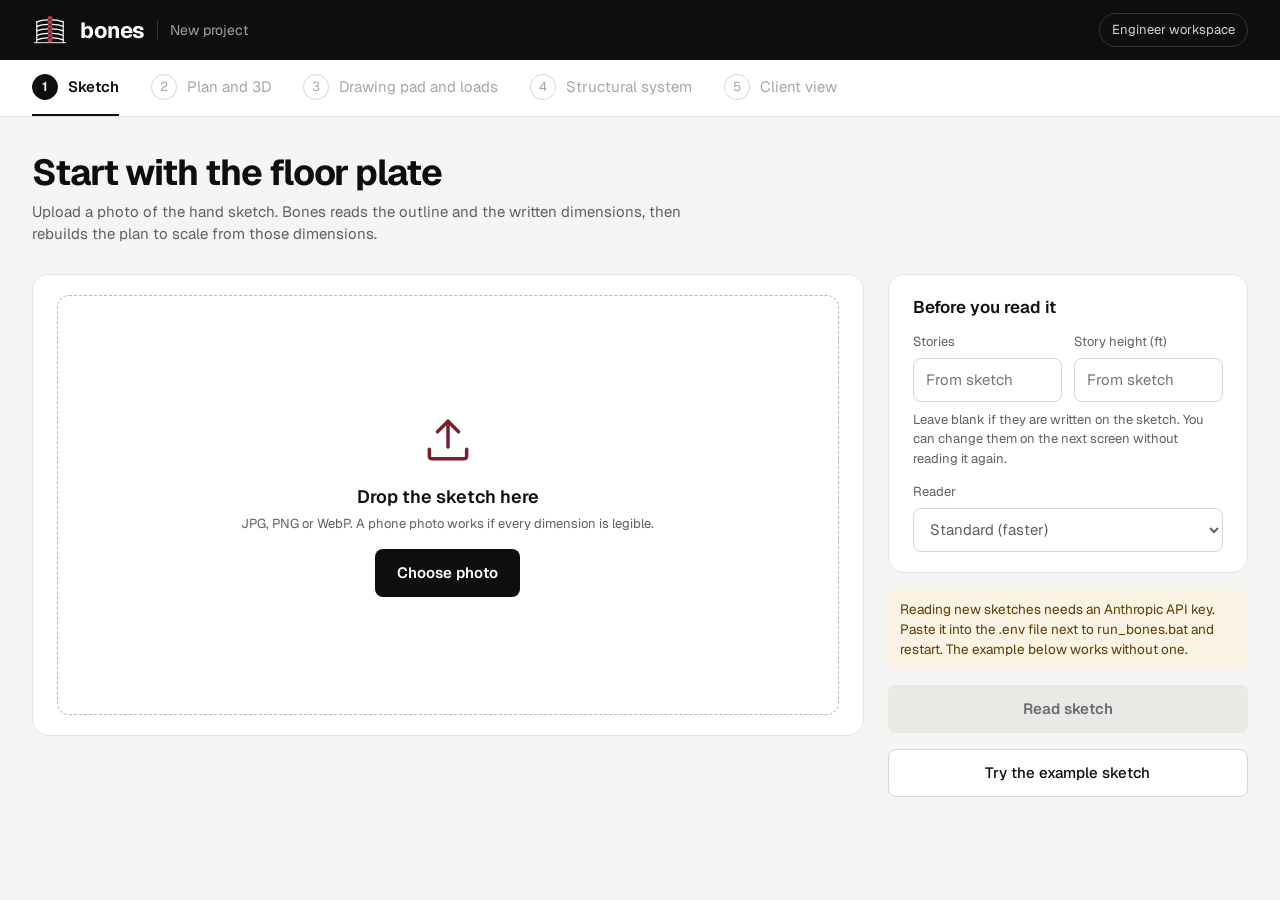
==== commit 3105b857: "Fix the pad script: walls follow step 4's material The PR #5 merge kept both sides of every conflict" ====
--- a/bones_service/static/index.html
+++ b/bones_service/static/index.html
@@ -120,6 +120,30 @@
 .lines li{display:flex;justify-content:space-between;gap:12px;font-size:14px;padding:6px 10px;border-radius:8px;background:#F7F7F5}
 .lines li span:last-child{font-weight:600;color:var(--wine)}
 #s3 > .row h2{margin:0 0 10px;font-size:17px}
+#wallDlg{border:1px solid var(--line);border-radius:16px;padding:20px 24px;width:min(420px,calc(100vw - 32px));color:var(--ink);box-shadow:0 20px 60px rgba(14,14,16,.25)}
+#wallDlg::backdrop{background:rgba(14,14,16,.35)}
+#wallDlg h2{margin:0 0 6px;font-size:17px;font-weight:600}
+#wallDlg .small{margin:0 0 12px}
+.dlg-btns{display:flex;gap:10px;margin-top:16px}
+
+.sys-basis{display:grid;grid-template-columns:repeat(6,minmax(0,1fr));gap:10px}
+.sys-grid{display:grid;grid-template-columns:repeat(3,minmax(0,1fr));gap:16px;margin-top:20px}
+.sys-card{background:#fff;border:1px solid var(--line);border-radius:16px;padding:20px;display:flex;flex-direction:column;gap:12px}
+.sys-card.on{border-color:var(--wine);box-shadow:0 0 0 1px var(--wine)}
+.sys-card h3{margin:0;font-size:16px;font-weight:600;line-height:1.3}
+.sys-top{display:flex;justify-content:space-between;align-items:center;gap:8px;min-height:22px}
+.sys-mat{font-size:12px;font-weight:700;letter-spacing:.06em;text-transform:uppercase;color:var(--wine)}
+.badge{font-size:11.5px;font-weight:600;padding:2px 8px;border-radius:999px;background:var(--wine-l);color:var(--wine)}
+.badge.ok{background:#E7F3EC;color:var(--ok)}
+.sys-big{display:grid;grid-template-columns:1fr 1fr;gap:8px}
+.sys-dl{margin:0;display:flex;flex-direction:column;gap:8px;font-size:13.5px}
+.sys-dl > div{display:grid;grid-template-columns:1fr auto;gap:3px 8px;align-items:baseline}
+.sys-dl dt{color:var(--muted)}
+.sys-dl dd{margin:0;font-weight:600;text-align:right}
+.bar{grid-column:1 / -1;height:4px;border-radius:2px;background:#ECECE8;overflow:hidden}
+.bar i{display:block;height:100%;background:var(--wine)}
+.sys-card .btn{margin-top:auto}
+@media (max-width:1000px){.sys-grid{grid-template-columns:1fr}.sys-basis{grid-template-columns:repeat(3,minmax(0,1fr))}}
 @media (max-width:640px){header,nav{padding-left:16px;padding-right:16px} main{padding:24px 16px 48px} h1{font-size:28px} .b-stats{grid-template-columns:repeat(2,minmax(0,1fr))}}
 </style>
 <style id="pad-css">
@@ -415,6 +439,13 @@
 #pad #m3dWrap .plan-hint{position:absolute;left:12px;bottom:10px;top:auto;color:#A1A1A8;background:transparent;border:0;font-size:12.5px;padding:0;box-shadow:none}
 #pad #m3d{display:block;width:100%;height:auto}
 #pad label.cb:has(#m3dF){display:none}
+/* lines of resistance: a shaded wall band instead of a brace line, with no columns or brace arrows (material is module 4's) */
+#pad #plan .lf{stroke-width:10;stroke-opacity:.45;stroke-linecap:butt}
+#pad #plan .lfsel,#pad #plan .lfhov{stroke-width:18}
+#pad #plan .bfcol,#pad #plan .bfdir,#pad #plan .bfalt{display:none}
+#pad label.cb:has([data-opt="bdir"]){display:none}
+#pad #tpList .xbtn{display:none}
+#pad .tp-row{grid-template-columns:34px 1fr 60px}
 
 </style>
 </head>
@@ -431,7 +462,7 @@
   <button class="step" id="nav1" type="button" aria-current="step"><i>1</i>Sketch</button>
   <button class="step later" id="nav2" type="button" disabled><i>2</i>Plan and 3D</button>
   <button class="step later" id="nav3" type="button" disabled><i>3</i>Drawing pad and loads</button>
-  <span class="step later"><i>4</i>Analysis</span>
+  <button class="step later" id="nav4" type="button" disabled><i>4</i>Structural system</button>
   <span class="step later"><i>5</i>Client view</span>
 </nav>
 
@@ -528,7 +559,7 @@
           <h2>Hand-off</h2>
           <button class="btn b-primary" id="toPad" type="button" style="width:100%">Open in the drawing pad</button>
           <a class="btn ghost b-sm" id="dlM2" style="width:100%;margin-top:10px">Download Module 2 file</a>
-          <p class="small" style="margin:8px 0 0">Add braced frames and load areas next. The file also opens in the ELF app with <b>Open…</b>.</p>
+          <p class="small" style="margin:8px 0 0">Add lines of resistance and load areas next. The file also opens in the ELF app with <b>Open…</b>.</p>
           <div class="files" id="files"></div>
         </div>
         <button class="btn ghost" id="back" type="button">Read another sketch</button>
@@ -539,7 +570,7 @@
   <!-- STEP 3 -->
   <section id="s3" hidden>
     <h1>Lateral system, loads and hazards</h1>
-    <p class="lede">Pull the site hazards, draw braced frames and load areas, and set LL, SDL and SL for each area. Everything is saved in this browser as you go.</p>
+    <p class="lede">Pull the site hazards, draw lines of resistance and load areas, and set LL, SDL and SL for each area. Everything is saved in this browser as you go.</p>
     <div class="row" style="margin-bottom:20px">
       <div class="b-card grow" style="flex-basis:620px" id="hazCard">
         <div class="headrow"><h2>Site hazards, ASCE 7</h2><a class="small" href="https://ascehazardtool.org/" target="_blank" rel="noopener">Open the ASCE Hazard Tool</a></div>
@@ -570,7 +601,7 @@
       <aside class="side">
         <div class="b-card">
           <h2>Project file</h2>
-          <p class="small" style="margin:0 0 12px">The same file the ELF app opens, with your frames and load areas.</p>
+          <p class="small" style="margin:0 0 12px">The same file the ELF app opens, with your lines of resistance and load areas.</p>
           <div style="display:flex;gap:10px;flex-wrap:wrap">
             <button class="btn b-primary" id="btnSave" type="button" style="flex:1;white-space:nowrap">Download file</button>
             <button class="btn ghost" id="btnOpen" type="button" style="flex:1">Open…</button>
@@ -581,6 +612,7 @@
           <h2>Lines of resistance</h2>
           <div id="bonesLines" class="lines"></div>
         </div>
+        <button class="btn b-primary" id="toSys" type="button">Compare structural systems</button>
         <button class="btn ghost" id="back3" type="button">Back to the plan</button>
       </aside>
     </div>
@@ -722,6 +754,50 @@
       <p class="small" style="margin:-4px 0 12px">One row per load area on the pad. Change the level with the pad’s <b>Level</b> menu.</p>
       <div id="bonesLoads"></div>
     </div>
+    <div class="b-card" style="margin-top:20px" id="gravCard">
+      <div class="headrow"><h2>Gravity framing: best bay sizes</h2>
+        <button class="btn b-primary b-sm" id="gravRun" type="button">Find bay sizes</button></div>
+      <p class="small" style="margin:-4px 0 12px">Sends the outline, stories and each load area’s occupancy to the gravity optimizer, which tries candidate grids against the bay study and sizes the columns. Steel only for now; costs are placeholder rates.</p>
+      <div class="hz-grid">
+        <label class="f">Min bay (ft)<input id="gvMinBay" inputmode="decimal" value="20"></label>
+        <label class="f">Max bay (ft)<input id="gvMaxBay" inputmode="decimal" value="45"></label>
+        <label class="f">Min ceiling height (ft)<input id="gvCeil" inputmode="decimal" value="9"></label>
+        <label class="f">Plenum (in)<input id="gvPlenum" inputmode="decimal" value="18"></label>
+      </div>
+      <p class="small" id="gravMsg" style="margin:10px 0 0"></p>
+      <div id="gravOut"></div>
+    </div>
+    <dialog id="wallDlg" aria-labelledby="wallDlgH">
+      <form method="dialog">
+        <h2 id="wallDlgH">Wall thickness</h2>
+        <p class="small" id="wallDlgMsg"></p>
+        <label class="f">Thickness (in)<input id="wallDlgIn" type="number" inputmode="decimal" min="1" step="0.5" required></label>
+        <div class="dlg-btns"><button class="btn b-primary b-sm" value="ok">Set thickness</button><button class="btn ghost b-sm" type="button" id="wallDlgKeep">Keep</button></div>
+      </form>
+    </dialog>
+  </section>
+
+  <!-- STEP 4 -->
+  <section id="s4" hidden>
+    <h1>Structural system</h1>
+    <p class="lede">Compare steel, concrete and wood for this building, then choose one. The plan, stories and site hazards come from the earlier steps.</p>
+    <div class="b-card">
+      <div class="headrow"><h2>Basis</h2><span class="small" id="sysSrc"></span></div>
+      <div class="sys-basis" id="sysBasis"></div>
+    </div>
+    <div class="sys-grid" id="sysCards"></div>
+    <p class="small" style="margin:12px 0 0">R, Ω<sub>0</sub>, C<sub>d</sub> and height limits: ASCE 7-22 Table 12.2-1. V = C<sub>s</sub>W, with T<sub>a</sub> = 0.02 h<sub>n</sub><sup>0.75</sup> (Eq. 12.8-7). Self-weight, cost, schedule and carbon are placeholder values until Module 4 is in.</p>
+    <div class="row" style="margin-top:20px">
+      <div class="b-card grow"><h2>Chosen system</h2><div id="sysPicked"></div></div>
+      <aside class="side">
+        <div class="b-card">
+          <h2>Project file</h2>
+          <p class="small" style="margin:0 0 12px">The same file as step 3, now with the chosen system under <code>bones.material</code>.</p>
+          <button class="btn b-primary" id="sysSave" type="button" style="width:100%">Download file</button>
+        </div>
+        <button class="btn ghost" id="back4" type="button">Back to the drawing pad</button>
+      </aside>
+    </div>
   </section>
 </main>
 <script id="pad-js">
@@ -1969,20 +2045,32 @@
     const old = S.levels;
     S.levels = d.levels.map((L, j) => Object.assign({}, L, {name: (old[j] || {}).name || ''}));
     S.n = S.levels.length; S.project = d.project || S.project;
-    const keep = {hazard: (S.bones || {}).hazard, snow: (S.bones || {}).snow, loads: (S.bones || {}).loads};
+    const keep = {hazard: (S.bones || {}).hazard, snow: (S.bones || {}).snow, loads: (S.bones || {}).loads, material: (S.bones || {}).material};
     S.bones = Object.assign({}, d.bones, ...Object.keys(keep).filter(k => keep[k]).map(k => ({[k]: keep[k]})));
     ensureLevels(S);
   } else {
     S = normalize(Object.assign(fresh(), d)); S.n = S.levels.length;
   }
+  syncSystem();   // the lateral system follows step 4's material
   renderInputs(); renderT1(); renderT3(); update(); planReset(); save();
   return same;
 }
 
-/* Gravity loads by load area (LL, SDL; SL at the roof), kept in S.bones.loads[level][id] */
+/* Gravity loads by load area (occupancy, LL, SDL; SL at the roof), kept in S.bones.loads[level][id].
+   The occupancy keys come from /api/occupancies (window.BonesOccupancies); the gravity optimizer
+   uses the occupancy, not the LL and SDL typed here. */
 function bonesData(){ S.bones = S.bones || {}; S.bones.loads = S.bones.loads || {}; return S.bones; }
 function loadsAt(lv){ const B = bonesData(); return (B.loads[lv] = B.loads[lv] || {}); }
 function loadDefaults(lv){ return lv === nLv() ? {LL: 20, SDL: 20} : {LL: 50, SDL: 15}; }
+const occList = () => (window.BonesOccupancies || []).filter(o => !o.is_roof);
+const occName = k => k.replace(/_/g, ' ');
+function occCell(id, v){
+  const opts = occList();
+  if(!opts.length) return window.BonesOccupancies ? '<span class="b-warn">unavailable: start Bones with python -m bones_service.api</span>' : '<span class="muted">loading…</span>';
+  return `<select data-occ="${esc(id)}" aria-label="Occupancy for area ${esc(id)}" style="height:36px;border:1px solid var(--line2);border-radius:8px;padding:0 8px">
+    <option value=""${v.occupancy ? '' : ' selected'}>Choose…</option>${opts.map(o =>
+    `<option value="${esc(o.key)}"${o.key === v.occupancy ? ' selected' : ''}>${esc(occName(o.key))} (${fmt(o.ll_psf, 0)}${o.partitions_psf ? ' + ' + fmt(o.partitions_psf, 0) : ''} psf)</option>`).join('')}</select>`;
+}
 function renderLoads(){
   const el = document.getElementById('bonesLoads'); if(!el) return;
   const lv = padLv(), roof = lv === nLv(), ids = LVP().laIds || [], LS = laStats(), L = loadsAt(lv);
@@ -1994,15 +2082,23 @@
   if(changedAny) save();
   const rows = ids.map(q => { const b = LS.byId[q.id], v = L[q.id];
     return `<tr><th scope="row"><span class="sw" style="background:${laCol(q.id)}"></span>${esc(q.id)}</th>
+      <td style="text-align:left">${roof ? '<span class="muted">roof (L<sub>r</sub>)</span>' : occCell(q.id, v)}</td>
       <td>${b ? fmt(b.A, 0) : '0'}</td><td class="muted">${esc(q.psf)}</td>
       <td><input inputmode="decimal" data-ll="${esc(q.id)}" value="${esc(v.LL)}" aria-label="Live load for area ${esc(q.id)}, psf"></td>
       <td><input inputmode="decimal" data-sdl="${esc(q.id)}" value="${esc(v.SDL)}" aria-label="Superimposed dead load for area ${esc(q.id)}, psf"></td>
       <td>${roof ? (pf !== null ? `<b>${fmt(pf, 1)}</b>` : '<span class="b-warn">enter p<sub>g</sub></span>') : '<span class="muted">–</span>'}</td></tr>`; }).join('');
-  el.innerHTML = `<div class="tbl"><table><thead><tr><th>Area ID</th><th>Area, ft²</th><th>Seismic weight, psf</th><th>LL, psf</th><th>SDL, psf</th><th>SL, psf</th></tr></thead><tbody>${rows}</tbody></table></div>
-    <p class="small" style="margin:8px 0 0">${roof ? 'Roof: LL is roof live load L<sub>r</sub>. SL is the flat-roof snow load p<sub>f</sub> from the hazard panel.' : 'SL applies at the roof only; pick the roof level to see it.'} Seismic weight is set in the pad’s Loading areas panel.</p>`;
+  el.innerHTML = `<div class="tbl"><table><thead><tr><th>Area ID</th><th style="text-align:left">Occupancy (LL + partitions)</th><th>Area, ft²</th><th>Seismic weight, psf</th><th>LL, psf</th><th>SDL, psf</th><th>SL, psf</th></tr></thead><tbody>${rows}</tbody></table></div>
+    <p class="small" style="margin:8px 0 0">${roof ? 'Roof: LL is roof live load L<sub>r</sub>. SL is the flat-roof snow load p<sub>f</sub> from the hazard panel.' : 'SL applies at the roof only; pick the roof level to see it.'} Seismic weight is set in the pad’s Loading areas panel. The gravity optimizer uses each area’s occupancy (its LL, partitions and LL reduction) and the SDL in its config.</p>`;
 }
 document.addEventListener('change', e => {
-  const t = e.target; if(!t.matches || !t.matches('#bonesLoads input')) return;
+  const t = e.target; if(!t.matches) return;
+  if(t.matches('#bonesLoads select[data-occ]')){
+    const row = loadsAt(padLv())[t.dataset.occ], o = occList().find(q => q.key === t.value);
+    row.occupancy = t.value || null;
+    if(o) row.LL = o.ll_psf;   // show the occupancy's LL; partitions are added by the optimizer
+    save(); renderLoads(); return;
+  }
+  if(!t.matches('#bonesLoads input')) return;
   const id = t.dataset.ll !== undefined ? t.dataset.ll : t.dataset.sdl, f = t.dataset.ll !== undefined ? 'LL' : 'SDL', v = num(t.value);
   if(!(v >= 0)){ renderLoads(); return; }
   loadsAt(padLv())[id][f] = v; save();
@@ -2020,6 +2116,14 @@
   save();
 }
 function setSnow(sn){ bonesData().snow = sn; save(); renderLoads(); }
+// step 4's structural system, a stand-in for module 4. Concrete makes the lines shear walls; steel and wood leave them
+// as braced frames, the ELF engine's other system (see syncSystem).
+function setMaterial(m){
+  bonesData().material = m;
+  syncSystem();
+  if(isWalls()) PL().lfrs.forEach(l => { if(!Array.isArray(l.ts) || !l.ts.length) l.ts = Array(nLv()).fill(wallTDef()); });
+  save(); changed();
+}
 const lineKey = v => Math.round(v * 1000) / 1000;
 function bonesLines(){
   const el = document.getElementById('bonesLines'); if(!el) return;
@@ -2032,8 +2136,8 @@
   const list = (d, axis) => Object.keys(groups[d]).sort((a, b) => a - b).map(at =>
     `<li><span>${axis} = ${fmt(+at, at % 1 ? 2 : 0)} ft</span><span>${groups[d][at].map(esc).join(', ')}</span></li>`).join('');
   let verdict, cls;
-  if(!nx && !ny){ verdict = 'No braced frames yet. Choose Braced frames, then click one column and the other column of a braced bay.'; cls = 'b-warn'; }
-  else if(!nx || !ny){ verdict = `Frames are needed in both directions; there are none in ${nx ? 'Y' : 'X'}.`; cls = 'b-bad'; }
+  if(!nx && !ny){ verdict = 'No lines of resistance yet. Choose Lines of resistance on the pad, then click one end of a wall or frame and then the other.'; cls = 'b-warn'; }
+  else if(!nx || !ny){ verdict = `Lines of resistance are needed in both directions; there are none in ${nx ? 'Y' : 'X'}.`; cls = 'b-bad'; }
   else if(nx + ny < 3){ verdict = 'Only one line in each direction: the lines meet at a point, so the plan cannot resist torsion. Add a third line.'; cls = 'b-bad'; }
   else { verdict = `${nx + ny} lines of resistance, ${nx} in X and ${ny} in Y: enough to resist torsion.`; cls = 'b-good'; }
   el.innerHTML = `<p class="${cls}" style="margin:0 0 10px">${verdict}</p>` +
@@ -2043,7 +2147,7 @@
   window.dispatchEvent(new CustomEvent('bones:lines', {detail: {nx, ny, ok, frames: (S.plan.lfrs || []).length}}));
 }
 
-/* 3D view: every level of the typical plan, columns at the corners and frame columns, one brace per story */
+/* 3D view: every level of the typical plan, columns at the corners, each line of resistance shaded as a wall */
 function render3D(){
   const svg = document.getElementById('m3d'); if(!svg) return;
   const pl = S.plan, V = pl.verts || [];
@@ -2061,39 +2165,24 @@
   const ox = 500 - (mnx + mxx) / 2 * k + V3.px, oy = 300 - (mny + mxy) / 2 * k + V3.py;
   const T = (x, y, z) => { const q = P(x, y, z); return (ox + q[0] * k).toFixed(1) + ' ' + (oy + q[1] * k).toFixed(1); };
   const ring = z => 'M' + V.map(p => T(p[0], p[1], z)).join('L') + 'Z';
-  let floors = '', cols = '', braces = '', beams = '', labels = '';
+  let floors = '', cols = '', walls = '', labels = '';
   hs.slice(1, -1).forEach(z => floors += ring(z));
-  const colPts = V.map(p => p.slice());
   (pl.lfrs || []).forEach(l => {
-    const a = [l.x1, l.y1], b = [l.x2, l.y2], x2 = l.type === 'x2';
-    const L = lLen(l), t = x2 && num(l.L1) > 0 && num(l.L1) < L ? num(l.L1) / L : 0.5;
-    const m = [a[0] + (b[0] - a[0]) * t, a[1] + (b[1] - a[1]) * t];
-    colPts.push(a, b); if(x2) colPts.push(m);
-    hs.slice(1).forEach((z, i) => {
-      const z0 = hs[i], flip = l.alt && i % 2 === 1;
-      beams += 'M' + T(a[0], a[1], z) + 'L' + T(b[0], b[1], z);
-      if(x2){
-        const atTop = (l.mid !== 'bot') !== (i % 2 === 1);    // Λ then V, alternating each story
-        braces += atTop ? 'M' + T(a[0], a[1], z0) + 'L' + T(m[0], m[1], z) + 'L' + T(b[0], b[1], z0)
-                        : 'M' + T(a[0], a[1], z) + 'L' + T(m[0], m[1], z0) + 'L' + T(b[0], b[1], z);
-      } else {
-        const toB = (l.up !== 'a') !== flip;                   // story 1 rises to the 'up' end
-        const lo = toB ? a : b, hi = toB ? b : a;
-        braces += 'M' + T(lo[0], lo[1], z0) + 'L' + T(hi[0], hi[1], z);
-      }
+    const a = [l.x1, l.y1], b = [l.x2, l.y2];
+    hs.slice(1).forEach((z, i) => {   // one shaded panel per story, so the floor lines still read across the wall
+      walls += 'M' + T(a[0], a[1], hs[i]) + 'L' + T(b[0], b[1], hs[i]) + 'L' + T(b[0], b[1], z) + 'L' + T(a[0], a[1], z) + 'Z';
     });
     const mid = [(a[0] + b[0]) / 2, (a[1] + b[1]) / 2], q = T(mid[0], mid[1], top).split(' ');
     labels += `<text x="${q[0]}" y="${+q[1] - 10}" text-anchor="middle" font-size="15" font-weight="700" fill="#E3A3AD">${esc(l.label)}</text>`;
   });
-  colPts.forEach(p => cols += 'M' + T(p[0], p[1], 0) + 'L' + T(p[0], p[1], top));
+  V.forEach(p => cols += 'M' + T(p[0], p[1], 0) + 'L' + T(p[0], p[1], top));
   svg.innerHTML = `<path d="${ring(0)}" fill="#fff" fill-opacity=".05" stroke="#5A5A61"/>
     <path d="${floors}" fill="#fff" fill-opacity=".03" stroke="#fff" stroke-opacity=".45"/>
     <path d="${cols}" stroke="#fff" stroke-opacity=".35"/>
-    <path d="${beams}" stroke="#D0566A" stroke-opacity=".7" stroke-width="2"/>
-    <path d="${braces}" stroke="#D0566A" stroke-width="2.6" fill="none" stroke-linejoin="round"/>
+    <path d="${walls}" fill="#D0566A" fill-opacity=".38" stroke="#D0566A" stroke-width="1.6" stroke-linejoin="round"/>
     <path d="${ring(top)}" fill="none" stroke="#fff" stroke-width="1.6"/>${labels}`;
-  const sum = document.getElementById('m3dSum');
-  if(sum) sum.textContent = `${S.levels.length} level${S.levels.length === 1 ? '' : 's'}, ${(pl.lfrs || []).length} braced frame${(pl.lfrs || []).length === 1 ? '' : 's'}`;
+  const sum = document.getElementById('m3dSum'), nL = (pl.lfrs || []).length;
+  if(sum) sum.textContent = `${S.levels.length} level${S.levels.length === 1 ? '' : 's'}, ${nL} line${nL === 1 ? '' : 's'} of resistance`;
 }
 (function wire3D(){
   const views = {v3iso: [-35, 28], v3plan: [0, 90], v3front: [0, 0], v3side: [-90, 0]};
@@ -2112,9 +2201,153 @@
   w.addEventListener('contextmenu', e => e.preventDefault());
   w.addEventListener('wheel', e => { if(document.activeElement !== w) return; e.preventDefault(); V3.zoom = Math.max(0.3, Math.min(6, V3.zoom * (e.deltaY < 0 ? 1.12 : 1 / 1.12))); render3D(); }, {passive: false});
 })();
-window.BonesPad = {open: bonesOpen, state: () => S, bones: () => bonesData(), setHazard, setSnow, copyLoadsToFloors,
+/* Wording: the pad's frames stand for walls or frames of any material (chosen in module 4), so its brace wording
+   is swapped for "lines of resistance" as it renders, leaving pad.verbatim.* unchanged. Specific phrases first. */
+const WORDS = [
+  ['Click the first column of a braced bay (the line runs column to column)', 'Click one end of the wall or frame'],
+  ['click the two columns of each braced bay', 'click both ends of each wall or frame'],
+  ['Columns, beams and one brace per story are drawn for every frame.', 'Each line of resistance is shaded as a wall at every story.'],
+  ['Frame selected:', 'Line selected:'], ['New frames, A', 'New lines, A'], [' to add frames', ' to add them'],
+  ['Braced frames', 'Lines of resistance'], ['braced frames', 'lines of resistance'],
+  ['Braced frame', 'Line of resistance'], ['braced frame', 'line of resistance']];
+const reword = s => WORDS.reduce((t, [a, b]) => t.split(a).join(b), s);
+function rewordTree(n){
+  if(n.nodeType === 3){
+    if(n.parentElement && !n.parentElement.closest('svg')){ const t = reword(n.nodeValue); if(t !== n.nodeValue) n.nodeValue = t; }
+    return;
+  }
+  if(n.nodeType !== 1 || n.closest('svg')) return;   // the plan and 3D drawings carry no wording, and redraw often
+  ['aria-label', 'title'].forEach(a => { const v = n.getAttribute(a); if(v){ const t = reword(v); if(t !== v) n.setAttribute(a, t); } });
+  n.childNodes.forEach(rewordTree);
+}
+const FOOT_LINES = 'Each line is a wall or frame that resists lateral load; its material is chosen in Module 4. Until then, A (in²) only sets how the load is shared between lines.';
+(function wireWording(){
+  const pad = document.getElementById('pad'); if(!pad) return;
+  const foot = pad.querySelector('.tpanel:not(.lapanel) .tp-foot');
+  if(foot) foot.innerHTML = FOOT_LINES;
+  rewordTree(pad);
+  new MutationObserver(ms => ms.forEach(m => m.type === 'characterData' ? rewordTree(m.target) : m.addedNodes.forEach(rewordTree)))
+    .observe(pad, {childList: true, subtree: true, characterData: true});
+})();
+/* ---- Shear walls: when step 4's material is concrete, the lines are concrete walls with a thickness per story ----
+   The pad's own code is unchanged; these wrappers swap the brace inputs for wall thickness. S.lateral_system follows
+   the material ('shear_wall' for concrete, 'braced_frame' otherwise), and it and each wall's ts (in, story 1 first) are
+   saved with the project for the ELF engine (elf_engine.py). */
+function isWalls(){ return ((S.bones || {}).material || {}).key === 'concrete'; }
+function syncSystem(){ S.lateral_system = isWalls() ? 'shear_wall' : 'braced_frame'; }
+function wallTDef(){ const v = num(bonesData().wallT); return v > 0 ? v : 8; }   // the last thickness entered, in
+// thickness of wall l in story i (in): that story's, else the nearest story below that has one, else t (as the engine fills it)
+function wallT(l, i){
+  const ts = Array.isArray(l.ts) ? l.ts : [];
+  for(let j = Math.min(i, ts.length) - 1; j >= 0; j--) if(num(ts[j]) > 0) return num(ts[j]);
+  return num(l.t) > 0 ? num(l.t) : wallTDef();
+}
+function fillTs(l){ const ts = []; for(let i = 1; i <= nLv(); i++) ts.push(wallT(l, i)); l.ts = ts; }
+// the pad's center of rigidity: each wall on its own, as the engine's point spring with its default inputs
+// (I_eff = 0.35 I_g, shear on, h = roof): k = 1/(1/k_f + 1/k_v), k_f = 0.35·t·L³/12, k_v = t·L·h²/(3κ·E/G) = t·L·h²/7.5.
+// The analysis also joins walls that meet into cores.
+function wallSpring(l, i){
+  const t = wallT(l, i) / 12, L = lLen(l), h = num(S.levels[S.levels.length - 1].h);
+  if(!(t > 0 && L > 0 && h > 0)) return NaN;
+  return 1 / (1 / (0.35 * t * L * L * L / 12) + 1 / (t * L * h * h / 7.5));
+}
+const wallKFrames = wallK;
+wallK = function(l, i){ return isWalls() ? wallSpring(l, i === undefined ? dispStory() : i) : wallKFrames(l, i); };
+// a new wall asks for its thickness (the last one entered is offered)
+const lfrsClickFrames = lfrsClick;
+lfrsClick = function(p){
+  const n0 = PL().lfrs.length;
+  lfrsClickFrames(p);
+  if(!isWalls() || PL().lfrs.length === n0) return;
+  const l = PL().lfrs[PL().lfrs.length - 1];
+  l.t = wallTDef(); l.ts = Array(nLv()).fill(l.t); save(); renderTPanel();
+  askThickness(l);
+};
+function askThickness(l){
+  const dlg = document.getElementById('wallDlg'), inp = document.getElementById('wallDlgIn');
+  if(!dlg || !dlg.showModal) return;
+  const t0 = wallTDef();
+  document.getElementById('wallDlgMsg').textContent = `${l.label}: ${lDir(l)} direction, ${ft(lLen(l))} long. Every level gets this thickness; change one level in the side panel.`;
+  document.getElementById('wallDlgKeep').textContent = `Keep ${+t0.toFixed(2)} in`;
+  inp.value = t0;
+  dlg.onclose = () => {
+    const v = num(inp.value);
+    if(dlg.returnValue !== 'ok' || !(v > 0)) return;
+    l.t = v; l.ts = Array(nLv()).fill(v); bonesData().wallT = v; changed();
+  };
+  dlg.returnValue = ''; dlg.showModal(); inp.select();
+}
+(function wireWallDlg(){
+  const k = document.getElementById('wallDlgKeep');
+  if(k) k.addEventListener('click', () => document.getElementById('wallDlg').close('keep'));
+})();
+// the side panel lists wall thicknesses at the pad's level instead of brace areas
+const renderTPanelFrames = renderTPanel;
+renderTPanel = function(){
+  wallsChrome();
+  if(!isWalls()) return renderTPanelFrames();
+  const L = PL().lfrs, el = $('#tpList'); if(!el) return;
+  if(document.activeElement && el.contains(document.activeElement) && document.activeElement.tagName === 'INPUT') return;   // do not rebuild while typing
+  if(document.activeElement !== $('#aDef')) $('#aDef').value = wallTDef();
+  if(!L.length){ el.innerHTML = '<div class="tp-empty">Draw walls to list them here.</div>'; return; }
+  const lv = padLv(), ord = L.map((l,i) => ({l,i})).sort((a,b) => lDir(a.l).localeCompare(lDir(b.l)) || a.l.label.localeCompare(b.l.label, undefined, {numeric:true}));
+  el.innerHTML = ord.map(({l,i}) => `<label class="tp-row${sel && sel.type==='lfrs' && sel.idx===i ? ' on' : ''}"><b>${esc(l.label)}</b><span class="muted">${ft(lLen(l))}</span>
+    <input class="in" type="number" min="0" step="0.5" data-tt="${i}" value="${esc(wallT(l, lv))}" aria-label="Thickness of ${esc(l.label)} at ${esc(label(lv))}, in inches"><span class="muted">in</span></label>`).join('');
+};
+$('#tpList').addEventListener('change', e => {
+  const t = e.target; if(t.dataset.tt === undefined) return;
+  const l = PL().lfrs[+t.dataset.tt], v = num(t.value); if(!l) return;
+  if(!(v > 0)){ t.value = wallT(l, padLv()); return; }
+  pushHist(); fillTs(l); l.ts[padLv() - 1] = v; t.blur(); changed();
+});
+// "New lines, t": the thickness offered for the next wall (the pad's own handler keeps the brace area)
+$('#aDef').addEventListener('change', e => {
+  if(!isWalls()) return;
+  e.stopImmediatePropagation();
+  const v = num(e.target.value);
+  if(v > 0){ bonesData().wallT = v; save(); } else e.target.value = wallTDef();
+}, true);
+// "Copy to all levels" and "Copy from" copy the thicknesses too
+const copyLevelFrames = copyLevel;
+copyLevel = function(from, to){
+  copyLevelFrames(from, to);
+  if(isWalls()) PL().lfrs.forEach(l => { fillTs(l); l.ts[to - 1] = l.ts[from - 1]; });
+};
+// no brace-direction arrows on walls
+const renderFrames = render;
+render = function(){ const o = OPT(), b = o.bdir; if(isWalls()) o.bdir = false; try{ renderFrames(); } finally{ o.bdir = b; } };
+const planStatsFrames = planStatsUI;
+planStatsUI = function(){
+  planStatsFrames();
+  if(!isWalls()) return;
+  const L = PL().lfrs, nx = L.filter(l => lDir(l) === 'X').length;
+  $('#ps-n').textContent = `${nx} X · ${L.length - nx} Y walls`;
+  $('#ps-Rn').textContent = `${label(padLv())} (drawing pad level), walls below it, each on its own`;
+};
+// the side panel's wording for thickness instead of brace area
+let chromeFor = null;
+function wallsChrome(){
+  const w = isWalls(); if(chromeFor === w) return; chromeFor = w;
+  const text = (q, i, frames, walls) => {
+    const e = document.querySelector('#pad ' + q); if(!e) return;
+    const nodes = [...e.childNodes].filter(n => n.nodeType === 3 && n.textContent.trim());
+    const n = i < 0 ? nodes[nodes.length - 1] : nodes[i]; if(n) n.textContent = w ? walls : frames;
+  };
+  text('.tp-def', 0, 'New lines, A ', 'New lines, t ');
+  text('.tp-def', -1, ' in²', ' in');
+  const foot = document.querySelector('#pad .tpanel:not(.lapanel) .tp-foot');
+  if(foot) foot.innerHTML = w ? 'Concrete is chosen in Module 4, so each line is a shear wall. t = wall thickness (in) in the story below this level; each new wall asks for it. The pad’s C.R. treats every wall on its own; the analysis joins walls that meet into cores.' : FOOT_LINES;
+  const bd = document.querySelector('#pad [data-opt="bdir"]'); if(bd) bd.closest('label').hidden = w;
+  const what = w ? 'wall thicknesses' : 'brace areas';
+  $('#lvCopyAll').title = `Copy this level's ${what} and load areas to every other level`;
+  $('#lvCopyFrom').setAttribute('aria-label', `Copy ${what} and load areas from another level`);
+}
+window.BonesPad = {open: bonesOpen, state: () => S, bones: () => bonesData(), setHazard, setSnow, setMaterial, copyLoadsToFloors, renderLoads,
+  system: () => S.lateral_system || 'braced_frame',
   toScreen: (x, y) => { const r = document.getElementById('plan').getBoundingClientRect(), p = toS([x, y]); return [r.left + p[0], r.top + p[1]]; }, fit: () => { sizePlan(); fit(); render(); }, refresh: () => { bonesLines(); render3D(); }};
 bonesReady = true;
+syncSystem();
+renderTPanel(); planStatsUI(); render();   // the pad drew itself before the wrappers above existed
 bonesLines(); render3D(); renderLoads();
 
 })();
@@ -2180,16 +2413,12 @@
 
 /* ---------- navigation ---------- */
 function go(n){
-  $("s1").hidden = n !== 1; $("s2").hidden = n !== 2; $("s3").hidden = n !== 3;
-  $("nav3").setAttribute("aria-current", n === 3 ? "step" : "false");
-  $("nav3").className = "step" + (S.padOpen ? (n === 3 ? "" : " done") : " later");
-  $("nav3").disabled = !S.padOpen;
+  const open = {2: !!S.result, 3: !!S.padOpen, 4: !!S.sysOpen};
+  [1, 2, 3, 4].forEach(i => { $("s" + i).hidden = n !== i; $("nav" + i).setAttribute("aria-current", n === i ? "step" : "false"); });
+  $("nav1").className = "step" + (n >= 2 ? " done" : "");
+  [2, 3, 4].forEach(i => { $("nav" + i).disabled = !open[i]; $("nav" + i).className = "step" + (!open[i] ? " later" : n === i ? "" : " done"); });
   if(n === 3 && window.BonesPad) requestAnimationFrame(() => window.BonesPad.fit());
-  $("nav1").setAttribute("aria-current", n === 1 ? "step" : "false");
-  $("nav2").setAttribute("aria-current", n === 2 ? "step" : "false");
-  $("nav1").className = "step" + (n >= 2 ? " done" : "");
-  $("nav2").className = "step" + (S.result ? (n === 2 ? "" : n === 3 ? " done" : " done") : " later");
-  $("nav2").disabled = !S.result;
+  if(n === 4) sysRender();
   window.scrollTo(0, 0);
 }
 $("nav1").addEventListener("click", () => go(1));
@@ -2197,6 +2426,89 @@
 $("back").addEventListener("click", () => go(1));
 $("nav3").addEventListener("click", () => S.padOpen && go(3));
 $("back3").addEventListener("click", () => go(2));
+$("nav4").addEventListener("click", () => S.sysOpen && go(4));
+$("toSys").addEventListener("click", () => { S.sysOpen = true; go(4); });
+$("back4").addEventListener("click", () => go(3));
+
+/* ---------- step 4: structural system (stand-in for module 4) ---------- */
+// R, Ω0, Cd, row and height limits (ft, by SDC; absent = not limited) are ASCE 7-22 Table 12.2-1.
+// psf (self-weight), cost ($/sf), weeks per floor and carbon (kg CO2e/m²) are placeholders until module 4 is in.
+const SYSTEMS = [
+  {key: "steel", short: "Steel", name: "Steel special concentrically braced frames", row: "B.2", R: 6, O: 2, Cd: 5,
+   limit: {D: 160, E: 160, F: 100}, psf: 85, cost: 42, wk: 1.5, carbon: 180,
+   note: "Light and quick to erect, with open bays between frames. Needs fireproofing and detailed brace connections."},
+  {key: "concrete", short: "Concrete", name: "Special reinforced concrete shear walls", row: "B.4", R: 6, O: 2.5, Cd: 5,
+   limit: {D: 160, E: 160, F: 100}, psf: 150, cost: 36, wk: 2.5, carbon: 260,
+   note: "Stiff walls with fire rating built in. The heaviest option, so the seismic weight and foundations go up."},
+  {key: "wood", short: "Wood", name: "Light-frame wood walls sheathed with wood structural panels", row: "A.15", R: 6.5, O: 3, Cd: 4,
+   limit: {D: 65, E: 65, F: 65}, psf: 30, cost: 26, wk: 1, carbon: 90, maxStories: 5,
+   note: "The lightest and lowest-carbon option, with many short shear walls. Limited in height and story count."}
+];
+function sdcOf(sds, sd1, rc){   // ASCE 7 Tables 11.6-1 and 11.6-2
+  const iv = rc === "IV", cat = (v, l) => v < l[0] ? "A" : v < l[1] ? (iv ? "C" : "B") : v < l[2] ? (iv ? "D" : "C") : "D";
+  return [cat(sds, [0.167, 0.33, 0.5]), cat(sd1, [0.067, 0.133, 0.2])].sort().pop();
+}
+function sysBasis(){
+  const P = window.BonesPad.state(), h = window.BonesPad.bones().hazard || {}, v = h.values || {}, V = P.plan.verts || [];
+  let A = 0; V.forEach((p, i) => { const q = V[(i + 1) % V.length]; A += p[0] * q[1] - q[0] * p[1]; });
+  const hs = (P.levels || []).map(L => +L.h).filter(isFinite), has = v.sds != null && v.sd1 != null;
+  const sds = has ? +v.sds : 1.0, sd1 = has ? +v.sd1 : 0.6, rc = (h.query || {}).risk_category || "II";
+  return {A: Math.abs(A) / 2, n: hs.length, hn: hs.length ? Math.max(...hs) : 0, sds, sd1, ie: +v.ie || 1.0, rc, has,
+          sdc: (has && v.sdc ? String(v.sdc).toUpperCase() : sdcOf(sds, sd1, rc))};
+}
+function sysCalc(s, b){
+  const W = b.A * b.n * s.psf / 1000, Ta = 0.02 * Math.pow(b.hn, 0.75), RI = s.R / b.ie;
+  const Cs = Math.max(Math.min(b.sds / RI, Ta > 0 ? b.sd1 / (Ta * RI) : Infinity), 0.044 * b.sds * b.ie, 0.01);
+  const lim = s.limit[b.sdc], why = [], sf = b.A * b.n;
+  if(lim != null && b.hn > lim) why.push(`${fmt(b.hn, 0)} ft is over the ${lim} ft height limit for SDC ${b.sdc}.`);
+  if(s.maxStories && b.n > s.maxStories) why.push(`${b.n} stories is more than light-frame wood usually allows (about ${s.maxStories}).`);
+  return Object.assign({}, s, {W, Ta, Cs, V: Cs * W, lim, why, allowed: !why.length,
+    total: sf * s.cost, weeks: b.n * s.wk, tCO2: sf * 0.0929 * s.carbon / 1000});
+}
+const money = v => "$" + (v >= 1e6 ? (v / 1e6).toFixed(1) + "M" : Math.round(v / 1e3) + "k");
+function sysRender(){
+  if(!window.BonesPad) return;
+  const b = sysBasis(), chosen = (window.BonesPad.bones().material || {}).key, rows = SYSTEMS.map(s => sysCalc(s, b));
+  const ok = rows.filter(r => r.allowed), best = ok.length ? ok.reduce((p, q) => q.total < p.total ? q : p) : null;
+  const greenest = ok.length ? ok.reduce((p, q) => q.tCO2 < p.tCO2 ? q : p) : null;
+  const max = k => Math.max(...rows.map(r => r[k])) || 1, bar = (r, k) => `<span class="bar"><i style="width:${(r[k] / max(k) * 100).toFixed(0)}%"></i></span>`;
+  const stat = (l, v) => `<div class="b-stat"><div>${l}</div><div>${v}</div></div>`;
+  $("sysBasis").innerHTML = stat("Floor area", fmt(b.A, 0) + " sf") + stat("Stories", b.n) + stat("Roof height h<sub>n</sub>", fmt(b.hn, 1) + " ft") +
+    stat("S<sub>DS</sub> / S<sub>D1</sub>", b.sds.toFixed(2) + " / " + b.sd1.toFixed(2)) + stat("SDC", b.sdc) + stat("I<sub>e</sub>, Risk Cat. " + esc(b.rc), b.ie.toFixed(2));
+  $("sysSrc").innerHTML = b.has ? "Site hazards from step 3" : '<span class="b-warn">No site hazards yet: S<sub>DS</sub> 1.0 and S<sub>D1</sub> 0.6 assumed. Pull them in step 3.</span>';
+  $("sysCards").innerHTML = rows.map(r => { const on = r.key === chosen;
+    const badges = (r === best ? '<span class="badge ok">Lowest cost</span>' : "") + (r === greenest && r !== best ? '<span class="badge ok">Lowest carbon</span>' : "") + (!r.allowed ? '<span class="badge">Not permitted</span>' : "");
+    return `<div class="sys-card${on ? " on" : ""}">
+      <div class="sys-top"><span class="sys-mat">${r.short}</span><span>${badges}</span></div>
+      <h3>${r.name}</h3>
+      <div class="sys-big">${stat("Base shear V", fmt(r.V, 0) + " k")}${stat("Seismic weight W", fmt(r.W, 0) + " k")}</div>
+      <dl class="sys-dl">
+        <div><dt>R / Ω<sub>0</sub> / C<sub>d</sub> <span class="muted">(Table 12.2-1, ${r.row})</span></dt><dd>${r.R} / ${r.O} / ${r.Cd}</dd></div>
+        <div><dt>C<sub>s</sub> at T<sub>a</sub> = ${r.Ta.toFixed(2)} s</dt><dd>${r.Cs.toFixed(3)}</dd>${bar(r, "V")}</div>
+        <div><dt>Height limit, SDC ${b.sdc}</dt><dd class="${r.lim != null && b.hn > r.lim ? "b-bad" : "b-good"}">${r.lim == null ? "Not limited" : r.lim + " ft"}</dd></div>
+        <div><dt>Self-weight</dt><dd>${r.psf} psf</dd></div>
+        <div><dt>Structure cost</dt><dd>${money(r.total)}</dd>${bar(r, "total")}</div>
+        <div><dt>Frame schedule</dt><dd>${fmt(r.weeks, 1)} weeks</dd>${bar(r, "weeks")}</div>
+        <div><dt>Embodied carbon</dt><dd>${fmt(r.tCO2, 0)} t CO<sub>2</sub>e</dd>${bar(r, "tCO2")}</div>
+      </dl>
+      ${r.allowed ? `<p class="small" style="margin:0">${r.note}</p>` : `<p class="small b-bad" style="margin:0">${r.why.join(" ")}</p>`}
+      <button class="btn ${on ? "black" : "b-primary"} b-sm" type="button" data-sys="${r.key}"${r.allowed ? "" : " disabled"}>${on ? "Chosen" : "Choose " + r.short.toLowerCase()}</button>
+    </div>`; }).join("");
+  const c = rows.find(r => r.key === chosen);
+  $("sysPicked").innerHTML = c
+    ? `<p style="margin:0 0 6px"><b>${c.name}</b>${c.allowed ? "" : ' <span class="b-bad">(no longer permitted for this building)</span>'}</p>
+       <p class="small" style="margin:0">R = ${c.R}, Ω<sub>0</sub> = ${c.O}, C<sub>d</sub> = ${c.Cd}. C<sub>s</sub> = ${c.Cs.toFixed(3)}, W = ${fmt(c.W, 0)} k, V = ${fmt(c.V, 0)} k. Saved in the project file.</p>` +
+      (c.key === "concrete" ? `<p class="small" style="margin:6px 0 0">The lines on the drawing pad are now shear walls: set each wall’s thickness in its side panel (${fmt(window.BonesPad.bones().wallT || 8, 1)} in until you change it). Each wall you draw from now on asks for its thickness.</p>` : "")
+    : '<p class="small" style="margin:0">None yet. Choose one of the three systems above.</p>';
+}
+$("sysCards").addEventListener("click", e => {
+  const btn = e.target.closest("[data-sys]"); if(!btn || btn.disabled) return;
+  const r = sysCalc(SYSTEMS.find(s => s.key === btn.dataset.sys), sysBasis()), r3 = v => Math.round(v * 1000) / 1000;
+  window.BonesPad.setMaterial({key: r.key, material: r.short, system: r.name, table_12_2_1: r.row, R: r.R, omega0: r.O, Cd: r.Cd,
+    self_weight_psf: r.psf, Ta_s: r3(r.Ta), Cs: r3(r.Cs), W_kips: Math.round(r.W), V_kips: Math.round(r.V), placeholder: true});
+  sysRender();
+});
+$("sysSave").addEventListener("click", () => $("btnSave").click());
 /* ---------- step 3: site hazards and snow ---------- */
 const hz = id => $(id);
 function hzFill(){
@@ -2261,6 +2573,47 @@
   }catch(e){ $("hzMsg").textContent = e.message; }
   finally{ b.disabled = false; }
 });
+/* ---------- step 3: gravity framing ---------- */
+async function occupancies(){
+  try{ const r = await fetch("/api/occupancies"); const j = await r.json(); window.BonesOccupancies = j.occupancies || []; }
+  catch(e){ window.BonesOccupancies = []; }
+  if(window.BonesPad && window.BonesPad.renderLoads) window.BonesPad.renderLoads();
+}
+const spans = xs => { const d = xs.slice(1).map((x, i) => +(x - xs[i]).toFixed(2)), out = [];
+  d.forEach(v => { const last = out[out.length-1]; if(last && last[0] === v) last[1]++; else out.push([v, 1]); });
+  return out.map(([v, n]) => n > 1 ? `${fmt(v, 2)}′ × ${n}` : `${fmt(v, 2)}′`).join(" + "); };
+function gravRow(s, label){
+  const t = s.totals, cols = (s.columns || []).length;
+  return `<tr><th scope="row">${esc(label)}</th><td style="text-align:left">X: ${spans(s.grid.x_ft)}<br>Y: ${spans(s.grid.y_ft)}</td>
+    <td>${cols}</td><td>${fmt(t.max_depth_in, 1)}</td><td>${fmt(s.quantities.steel_tons, 1)}</td><td>$${fmt(t.cost_per_sf, 2)}</td><td>${fmt(t.carbon_per_sf, 2)}</td></tr>`;
+}
+function renderGravity(res){
+  const out = res.output || {}, schemes = out.schemes || [];
+  if(!schemes.length){ $("gravOut").innerHTML = `<p class="small">No scheme came back. ${esc((res.notes || []).join(" "))}</p>`; return; }
+  let h = "";
+  schemes.forEach(s => {
+    const typ = {}; (s.bays || []).forEach(b => { const k = `${b.level}: ${fmt(b.span_x_ft, 2)}′ × ${fmt(b.span_y_ft, 2)}′, ${b.framing.beam}, girder ${b.framing.girder}, ${fmt(b.framing.depth_in, 1)} in`; typ[k] = (typ[k] || 0) + 1; });
+    h += `<h3 style="margin:16px 0 6px;font-size:15px">${esc(s.system.replace("_", " "))}</h3>
+      <div class="tbl"><table><thead><tr><th>Scheme</th><th style="text-align:left">Grid (bay spacing)</th><th>Columns</th><th>Max depth, in</th><th>Steel, tons</th><th>Cost, $/sf</th><th>kgCO₂e/sf</th></tr></thead>
+      <tbody>${gravRow(s, "Best")}${(s.alternates || []).map((a, i) => gravRow(a, "Alternate " + (i + 1))).join("")}</tbody></table></div>`;
+    const keys = Object.keys(typ);
+    if(keys.length) h += `<p class="small" style="margin:10px 0 4px">Bay framing, best scheme (count of bays):</p><ul class="plain">${keys.map(k => `<li>${esc(k)} (${typ[k]})</li>`).join("")}</ul>`;
+    if((s.warnings || []).length) h += `<details style="margin-top:8px"><summary class="small">${s.warnings.length} warning${s.warnings.length === 1 ? "" : "s"}</summary><ul class="plain">${s.warnings.map(w => `<li>${esc(w)}</li>`).join("")}</ul></details>`;
+  });
+  if((res.notes || []).length) h += `<p class="small" style="margin:12px 0 4px">Notes on what was sent:</p><ul class="plain">${res.notes.map(n => `<li>${esc(n)}</li>`).join("")}</ul>`;
+  $("gravOut").innerHTML = h;
+}
+$("gravRun").addEventListener("click", async () => {
+  const b = $("gravRun"); b.disabled = true; $("gravMsg").textContent = "Trying candidate grids…"; $("gravOut").innerHTML = "";
+  const n = id => { const v = parseFloat($(id).value); return isFinite(v) ? v : null; };
+  const constraints = {min_bay_ft: n("gvMinBay"), max_bay_ft: n("gvMaxBay"), min_ceiling_height_ft: n("gvCeil"), plenum_allowance_in: n("gvPlenum")};
+  Object.keys(constraints).forEach(k => { if(constraints[k] === null) delete constraints[k]; });
+  try{
+    const res = await post("/api/gravity", {state: window.BonesPad.state(), options: {constraints}});
+    $("gravMsg").textContent = ""; renderGravity(res);
+  }catch(e){ $("gravMsg").textContent = e.message; }
+  finally{ b.disabled = false; }
+});
 $("toPad").addEventListener("click", () => {
   if(!S.result || !window.BonesPad) return;
   if(!S.result.ready){ showErr(2, "Fix the checks marked ✕ before opening the drawing pad."); return; }
@@ -2359,7 +2712,7 @@
     (u !== "ft" ? `<p class="small" style="margin:6px 0 0">Written in ${esc(u)}; the plan is converted to feet.</p>` : "") + `</div>`;
   h += `<div class="item"><div class="t">Stories <span class="${lvSrc === "sketch" || lvSrc === "entered" ? "b-good" : "warn"}">${lvSrc === "sketch" ? "from the sketch" : lvSrc === "entered" ? "entered" : "not on the sketch"}</span></div><div class="small">${m2.n} at ${fmt(m2.levels[0].h, 2)} ft. ${lvSrc.startsWith("default") ? "Set the real values in Stories below." : ""}</div></div>`;
   h += `<div class="item"><div class="t">Grid, columns and cores <span class="small">${nG + (B.columns||[]).length + (B.cores||[]).length ? "found" : "none drawn"}</span></div><div class="small">${nG} grid line${nG === 1 ? "" : "s"}, ${(B.columns||[]).length} column${(B.columns||[]).length === 1 ? "" : "s"}, ${(B.cores||[]).length} core${(B.cores||[]).length === 1 ? "" : "s"}.</div></div>`;
-  h += `<div class="item"><div class="t">Braced frames <span class="small">added later</span></div><div class="small">The reader does not look for frames. Draw them in the drawing pad.</div></div>`;
+  h += `<div class="item"><div class="t">Lines of resistance <span class="small">added later</span></div><div class="small">The reader does not look for walls or frames. Draw them in the drawing pad.</div></div>`;
   const notes = (P.warnings||[]).concat(res.changes||[]);
   if(notes.length) h += `<div class="item"><div class="t">Notes</div><ul class="plain">${notes.map(n => `<li>${esc(n)}</li>`).join("")}</ul></div>`;
   $("found").innerHTML = h;
@@ -2380,6 +2733,7 @@
 });
 
 health();
+occupancies();
 })();
 </script>
 </body>
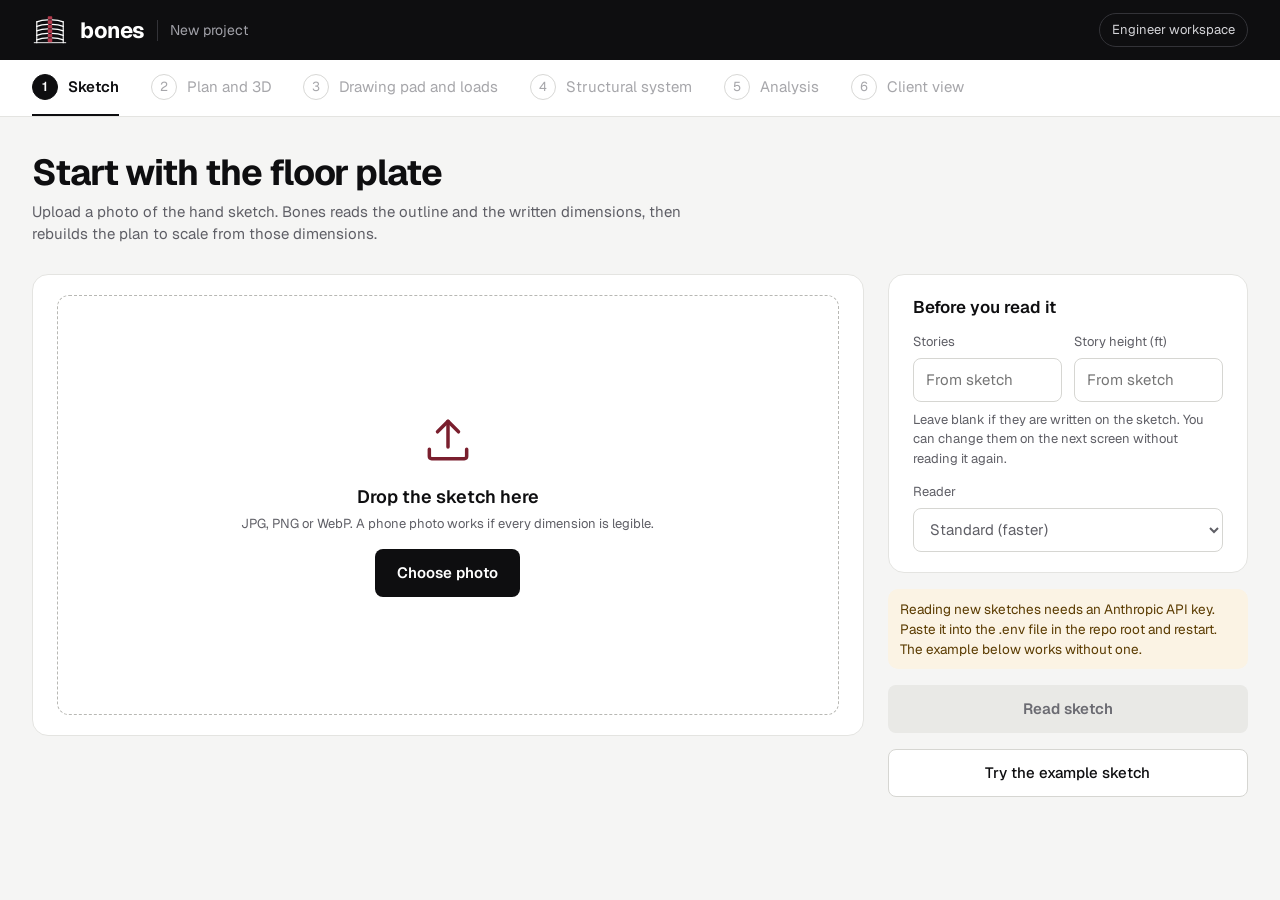
==== commit 0fedadea: "chore: clean up" ====
--- a/bones_service/static/index.html
+++ b/bones_service/static/index.html
@@ -144,6 +144,32 @@
 .bar i{display:block;height:100%;background:var(--wine)}
 .sys-card .btn{margin-top:auto}
 @media (max-width:1000px){.sys-grid{grid-template-columns:1fr}.sys-basis{grid-template-columns:repeat(3,minmax(0,1fr))}}
+
+/* step 5: analysis */
+.an-verdicts{display:grid;grid-template-columns:repeat(4,minmax(0,1fr));gap:12px;margin-top:20px}
+.an-verdicts .b-stat div:nth-child(2){font-size:20px;font-weight:700;letter-spacing:-.02em}
+.an-verdicts .b-stat small{display:block;font-size:12.5px;color:var(--muted);font-weight:500;margin-top:2px}
+.an-head{display:flex;justify-content:space-between;align-items:baseline;gap:12px;flex-wrap:wrap;margin:28px 0 10px}
+.an-head h2{margin:0;font-size:19px;font-weight:600}
+.cmp{overflow-x:auto}
+.cmp table{border-collapse:collapse;width:100%;min-width:680px;font-size:14px}
+.cmp th,.cmp td{padding:8px 12px;border-bottom:1px solid #ECECE8;vertical-align:top}
+.cmp thead th{font-size:13px;font-weight:600;text-align:left;border-bottom:1px solid var(--line2)}
+.cmp thead th span{display:block;font-weight:400;color:var(--muted);font-size:12px}
+.cmp tbody th{text-align:left;font-weight:400;color:var(--muted);white-space:nowrap;width:22%}
+.cmp td{width:26%}
+.cmp .v{display:flex;justify-content:space-between;align-items:baseline;gap:8px;font-variant-numeric:tabular-nums}
+.cmp .v b{font-weight:600}
+.cmp td:not(.best) .v b{font-weight:500}
+.cmp .tag{font-size:11px;font-weight:600;padding:1px 8px;border-radius:999px;background:#E7F3EC;color:var(--ok);white-space:nowrap}
+.cmp .hb{display:block;height:6px;margin-top:6px;border-radius:3px;background:#F0F0EE}
+.cmp .hb i{display:block;height:100%;min-width:2px;border-radius:0 3px 3px 0;background:#C9919B}
+.cmp .best .hb i{background:var(--wine)}
+.cmp tr.sec th{padding:18px 12px 6px;font-size:12px;font-weight:700;letter-spacing:.06em;text-transform:uppercase;color:var(--wine);border-bottom:1px solid var(--line2)}
+.an-detail{margin-top:12px}
+.an-detail summary{cursor:pointer;font-weight:600}
+.an-detail[open] summary{margin-bottom:10px}
+@media (max-width:1000px){.an-verdicts{grid-template-columns:repeat(2,minmax(0,1fr))}}
 @media (max-width:640px){header,nav{padding-left:16px;padding-right:16px} main{padding:24px 16px 48px} h1{font-size:28px} .b-stats{grid-template-columns:repeat(2,minmax(0,1fr))}}
 </style>
 <style id="pad-css">
@@ -463,7 +489,8 @@
   <button class="step later" id="nav2" type="button" disabled><i>2</i>Plan and 3D</button>
   <button class="step later" id="nav3" type="button" disabled><i>3</i>Drawing pad and loads</button>
   <button class="step later" id="nav4" type="button" disabled><i>4</i>Structural system</button>
-  <span class="step later"><i>5</i>Client view</span>
+  <button class="step later" id="nav5" type="button" disabled><i>5</i>Analysis</button>
+  <span class="step later"><i>6</i>Client view</span>
 </nav>
 
 <main>
@@ -501,7 +528,7 @@
           <p class="small" style="margin:8px 0 14px">Leave blank if they are written on the sketch. You can change them on the next screen without reading it again.</p>
           <label class="f">Reader<select id="model"><option value="claude-sonnet-5-5">Standard (faster)</option><option value="claude-opus-5-5">Careful, for messy sketches (slower)</option></select></label>
         </div>
-        <div class="b-note" id="noKey" hidden>Reading new sketches needs an Anthropic API key. Paste it into the .env file next to run_bones.bat and restart. The example below works without one.</div>
+        <div class="b-note" id="noKey" hidden>Reading new sketches needs an Anthropic API key. Paste it into the .env file in the repo root and restart. The example below works without one.</div>
         <div class="err" id="err1" hidden></div>
         <button class="btn b-primary" id="go" type="button" disabled>Read sketch</button>
         <button class="btn ghost" id="example" type="button">Try the example sketch</button>
@@ -609,10 +636,16 @@
           </div>
         </div>
         <div class="b-card">
+          <h2>Lateral system</h2>
+          <div class="b-seg" role="group" aria-label="Lateral system"><button type="button" data-sys="braced_frame" aria-pressed="true">Steel braced frames</button><button type="button" data-sys="shear_wall" aria-pressed="false">Concrete shear walls</button></div>
+          <p class="small" style="margin:8px 0 0">Shear walls: each wall you draw asks for its thickness. R, C<sub>d</sub>, f′c and the other wall inputs go with the analysis request.</p>
+        </div>
+        <div class="b-card">
           <h2>Lines of resistance</h2>
           <div id="bonesLines" class="lines"></div>
         </div>
         <button class="btn b-primary" id="toSys" type="button">Compare structural systems</button>
+        <button class="btn black" id="toAna3" type="button">Go to the analysis</button>
         <button class="btn ghost" id="back3" type="button">Back to the plan</button>
       </aside>
     </div>
@@ -754,19 +787,6 @@
       <p class="small" style="margin:-4px 0 12px">One row per load area on the pad. Change the level with the pad’s <b>Level</b> menu.</p>
       <div id="bonesLoads"></div>
     </div>
-    <div class="b-card" style="margin-top:20px" id="gravCard">
-      <div class="headrow"><h2>Gravity framing: best bay sizes</h2>
-        <button class="btn b-primary b-sm" id="gravRun" type="button">Find bay sizes</button></div>
-      <p class="small" style="margin:-4px 0 12px">Sends the outline, stories and each load area’s occupancy to the gravity optimizer, which tries candidate grids against the bay study and sizes the columns. Steel only for now; costs are placeholder rates.</p>
-      <div class="hz-grid">
-        <label class="f">Min bay (ft)<input id="gvMinBay" inputmode="decimal" value="20"></label>
-        <label class="f">Max bay (ft)<input id="gvMaxBay" inputmode="decimal" value="45"></label>
-        <label class="f">Min ceiling height (ft)<input id="gvCeil" inputmode="decimal" value="9"></label>
-        <label class="f">Plenum (in)<input id="gvPlenum" inputmode="decimal" value="18"></label>
-      </div>
-      <p class="small" id="gravMsg" style="margin:10px 0 0"></p>
-      <div id="gravOut"></div>
-    </div>
     <dialog id="wallDlg" aria-labelledby="wallDlgH">
       <form method="dialog">
         <h2 id="wallDlgH">Wall thickness</h2>
@@ -795,9 +815,44 @@
           <p class="small" style="margin:0 0 12px">The same file as step 3, now with the chosen system under <code>bones.material</code>.</p>
           <button class="btn b-primary" id="sysSave" type="button" style="width:100%">Download file</button>
         </div>
+        <button class="btn black" id="toAna4" type="button">Go to the analysis</button>
         <button class="btn ghost" id="back4" type="button">Back to the drawing pad</button>
       </aside>
     </div>
+  </section>
+
+  <!-- STEP 5 -->
+  <section id="s5" hidden>
+    <h1>Analysis</h1>
+    <p class="lede">Gravity framing for steel, concrete and mass timber on this plan, side by side. For each one the optimizer tries candidate column grids against the bay study, sizes the columns, and keeps the best grid. Costs use placeholder unit rates.</p>
+    <div class="row">
+      <div class="b-card grow" style="flex-basis:620px">
+        <div class="headrow"><h2>Basis</h2><span class="small" id="anSrc"></span></div>
+        <div class="sys-basis" id="anBasis"></div>
+        <p class="small" style="margin:12px 0 0">Loads come from each load area’s occupancy on step 3; areas without one use the default occupancy (office). Base shear pairs each material with a lateral system from step 4: steel with braced frames, concrete with shear walls, and mass timber with a concrete core (the shear wall row).</p>
+      </div>
+      <aside class="side">
+        <div class="b-card">
+          <h2>Settings</h2>
+          <div class="grid2">
+            <label class="f">Min bay (ft)<input id="anMinBay" inputmode="decimal" value="20"></label>
+            <label class="f">Max bay (ft)<input id="anMaxBay" inputmode="decimal" value="45"></label>
+            <label class="f">Min ceiling height (ft)<input id="anCeil" inputmode="decimal" value="9"></label>
+            <label class="f">Plenum (in)<input id="anPlenum" inputmode="decimal" value="18"></label>
+          </div>
+          <p class="small" style="margin:12px 0 6px">Ranking weights, used to pick each material’s best grid:</p>
+          <div class="grid2" style="grid-template-columns:repeat(3,minmax(0,1fr))">
+            <label class="f">Cost<input id="anWc" inputmode="decimal" value="0.5"></label>
+            <label class="f">Depth<input id="anWd" inputmode="decimal" value="0.3"></label>
+            <label class="f">Carbon<input id="anWk" inputmode="decimal" value="0.2"></label>
+          </div>
+          <button class="btn b-primary" id="anRun" type="button" style="width:100%;margin-top:14px">Run the analysis</button>
+          <p class="small" id="anMsg" style="margin:8px 0 0" role="status" aria-live="polite"></p>
+        </div>
+        <button class="btn ghost" id="back5" type="button">Back to the drawing pad</button>
+      </aside>
+    </div>
+    <div id="anOut"></div>
   </section>
 </main>
 <script id="pad-js">
@@ -2049,9 +2104,10 @@
     S.bones = Object.assign({}, d.bones, ...Object.keys(keep).filter(k => keep[k]).map(k => ({[k]: keep[k]})));
     ensureLevels(S);
   } else {
+    const sys = S.lateral_system;   // a new plan keeps the lateral system picked on step 3, unless the file has one
     S = normalize(Object.assign(fresh(), d)); S.n = S.levels.length;
-  }
-  syncSystem();   // the lateral system follows step 4's material
+    if(!d.lateral_system && sys) S.lateral_system = sys;
+  }
   renderInputs(); renderT1(); renderT3(); update(); planReset(); save();
   return same;
 }
@@ -2116,14 +2172,7 @@
   save();
 }
 function setSnow(sn){ bonesData().snow = sn; save(); renderLoads(); }
-// step 4's structural system, a stand-in for module 4. Concrete makes the lines shear walls; steel and wood leave them
-// as braced frames, the ELF engine's other system (see syncSystem).
-function setMaterial(m){
-  bonesData().material = m;
-  syncSystem();
-  if(isWalls()) PL().lfrs.forEach(l => { if(!Array.isArray(l.ts) || !l.ts.length) l.ts = Array(nLv()).fill(wallTDef()); });
-  save(); changed();
-}
+function setMaterial(m){ bonesData().material = m; save(); }   // step 4's structural system, a stand-in for module 4
 const lineKey = v => Math.round(v * 1000) / 1000;
 function bonesLines(){
   const el = document.getElementById('bonesLines'); if(!el) return;
@@ -2147,7 +2196,8 @@
   window.dispatchEvent(new CustomEvent('bones:lines', {detail: {nx, ny, ok, frames: (S.plan.lfrs || []).length}}));
 }
 
-/* 3D view: every level of the typical plan, columns at the corners, each line of resistance shaded as a wall */
+/* 3D view: every level of the typical plan, columns at the corners, each line of resistance shaded as a wall
+   (braced frames and shear walls alike, so the drawing does not assume a material) */
 function render3D(){
   const svg = document.getElementById('m3d'); if(!svg) return;
   const pl = S.plan, V = pl.verts || [];
@@ -2201,40 +2251,10 @@
   w.addEventListener('contextmenu', e => e.preventDefault());
   w.addEventListener('wheel', e => { if(document.activeElement !== w) return; e.preventDefault(); V3.zoom = Math.max(0.3, Math.min(6, V3.zoom * (e.deltaY < 0 ? 1.12 : 1 / 1.12))); render3D(); }, {passive: false});
 })();
-/* Wording: the pad's frames stand for walls or frames of any material (chosen in module 4), so its brace wording
-   is swapped for "lines of resistance" as it renders, leaving pad.verbatim.* unchanged. Specific phrases first. */
-const WORDS = [
-  ['Click the first column of a braced bay (the line runs column to column)', 'Click one end of the wall or frame'],
-  ['click the two columns of each braced bay', 'click both ends of each wall or frame'],
-  ['Columns, beams and one brace per story are drawn for every frame.', 'Each line of resistance is shaded as a wall at every story.'],
-  ['Frame selected:', 'Line selected:'], ['New frames, A', 'New lines, A'], [' to add frames', ' to add them'],
-  ['Braced frames', 'Lines of resistance'], ['braced frames', 'lines of resistance'],
-  ['Braced frame', 'Line of resistance'], ['braced frame', 'line of resistance']];
-const reword = s => WORDS.reduce((t, [a, b]) => t.split(a).join(b), s);
-function rewordTree(n){
-  if(n.nodeType === 3){
-    if(n.parentElement && !n.parentElement.closest('svg')){ const t = reword(n.nodeValue); if(t !== n.nodeValue) n.nodeValue = t; }
-    return;
-  }
-  if(n.nodeType !== 1 || n.closest('svg')) return;   // the plan and 3D drawings carry no wording, and redraw often
-  ['aria-label', 'title'].forEach(a => { const v = n.getAttribute(a); if(v){ const t = reword(v); if(t !== v) n.setAttribute(a, t); } });
-  n.childNodes.forEach(rewordTree);
-}
-const FOOT_LINES = 'Each line is a wall or frame that resists lateral load; its material is chosen in Module 4. Until then, A (in²) only sets how the load is shared between lines.';
-(function wireWording(){
-  const pad = document.getElementById('pad'); if(!pad) return;
-  const foot = pad.querySelector('.tpanel:not(.lapanel) .tp-foot');
-  if(foot) foot.innerHTML = FOOT_LINES;
-  rewordTree(pad);
-  new MutationObserver(ms => ms.forEach(m => m.type === 'characterData' ? rewordTree(m.target) : m.addedNodes.forEach(rewordTree)))
-    .observe(pad, {childList: true, subtree: true, characterData: true});
-})();
-/* ---- Shear walls: when step 4's material is concrete, the lines are concrete walls with a thickness per story ----
-   The pad's own code is unchanged; these wrappers swap the brace inputs for wall thickness. S.lateral_system follows
-   the material ('shear_wall' for concrete, 'braced_frame' otherwise), and it and each wall's ts (in, story 1 first) are
-   saved with the project for the ELF engine (elf_engine.py). */
-function isWalls(){ return ((S.bones || {}).material || {}).key === 'concrete'; }
-function syncSystem(){ S.lateral_system = isWalls() ? 'shear_wall' : 'braced_frame'; }
+/* ---- Shear walls (S.lateral_system = 'shear_wall'): the same lines, as concrete walls with a thickness per story ----
+   The pad's own code is unchanged; these wrappers swap the brace inputs for wall thickness. lateral_system and each
+   wall's ts (in, story 1 first) are saved with the project, and the ELF engine (elf_engine.py) reads both. */
+function isWalls(){ return S.lateral_system === 'shear_wall'; }
 function wallTDef(){ const v = num(bonesData().wallT); return v > 0 ? v : 8; }   // the last thickness entered, in
 // thickness of wall l in story i (in): that story's, else the nearest story below that has one, else t (as the engine fills it)
 function wallT(l, i){
@@ -2267,7 +2287,7 @@
   const dlg = document.getElementById('wallDlg'), inp = document.getElementById('wallDlgIn');
   if(!dlg || !dlg.showModal) return;
   const t0 = wallTDef();
-  document.getElementById('wallDlgMsg').textContent = `${l.label}: ${lDir(l)} direction, ${ft(lLen(l))} long. Every level gets this thickness; change one level in the side panel.`;
+  document.getElementById('wallDlgMsg').textContent = `${l.label}: ${lDir(l)} direction, ${ft(lLen(l))} long. Every level gets this thickness; change one level in the Shear walls panel.`;
   document.getElementById('wallDlgKeep').textContent = `Keep ${+t0.toFixed(2)} in`;
   inp.value = t0;
   dlg.onclose = () => {
@@ -2289,7 +2309,7 @@
   const L = PL().lfrs, el = $('#tpList'); if(!el) return;
   if(document.activeElement && el.contains(document.activeElement) && document.activeElement.tagName === 'INPUT') return;   // do not rebuild while typing
   if(document.activeElement !== $('#aDef')) $('#aDef').value = wallTDef();
-  if(!L.length){ el.innerHTML = '<div class="tp-empty">Draw walls to list them here.</div>'; return; }
+  if(!L.length){ el.innerHTML = '<div class="tp-empty">Draw shear walls to list them here.</div>'; return; }
   const lv = padLv(), ord = L.map((l,i) => ({l,i})).sort((a,b) => lDir(a.l).localeCompare(lDir(b.l)) || a.l.label.localeCompare(b.l.label, undefined, {numeric:true}));
   el.innerHTML = ord.map(({l,i}) => `<label class="tp-row${sel && sel.type==='lfrs' && sel.idx===i ? ' on' : ''}"><b>${esc(l.label)}</b><span class="muted">${ft(lLen(l))}</span>
     <input class="in" type="number" min="0" step="0.5" data-tt="${i}" value="${esc(wallT(l, lv))}" aria-label="Thickness of ${esc(l.label)} at ${esc(label(lv))}, in inches"><span class="muted">in</span></label>`).join('');
@@ -2300,7 +2320,7 @@
   if(!(v > 0)){ t.value = wallT(l, padLv()); return; }
   pushHist(); fillTs(l); l.ts[padLv() - 1] = v; t.blur(); changed();
 });
-// "New lines, t": the thickness offered for the next wall (the pad's own handler keeps the brace area)
+// "New walls, t": the thickness offered for the next wall (the pad's own handler keeps the brace area)
 $('#aDef').addEventListener('change', e => {
   if(!isWalls()) return;
   e.stopImmediatePropagation();
@@ -2316,6 +2336,16 @@
 // no brace-direction arrows on walls
 const renderFrames = render;
 render = function(){ const o = OPT(), b = o.bdir; if(isWalls()) o.bdir = false; try{ renderFrames(); } finally{ o.bdir = b; } };
+const hintFrames = hintUpdate;
+hintUpdate = function(){
+  hintFrames();
+  if(!isWalls()) return;
+  const el = $('#planHint');
+  el.innerHTML = el.innerHTML
+    .replace('Click the first column of a braced bay (the line runs column to column).', 'Click one end of a wall, then the other; it asks for the wall thickness.')
+    .replace('<b>Braced frames</b> to add frames', '<b>Shear walls</b> to add walls')
+    .replace('Frame selected:', 'Wall selected:').replace('the frame moves', 'the wall moves');
+};
 const planStatsFrames = planStatsUI;
 planStatsUI = function(){
   planStatsFrames();
@@ -2324,7 +2354,7 @@
   $('#ps-n').textContent = `${nx} X · ${L.length - nx} Y walls`;
   $('#ps-Rn').textContent = `${label(padLv())} (drawing pad level), walls below it, each on its own`;
 };
-// the side panel's wording for thickness instead of brace area
+// labels that name braced frames
 let chromeFor = null;
 function wallsChrome(){
   const w = isWalls(); if(chromeFor === w) return; chromeFor = w;
@@ -2333,20 +2363,59 @@
     const nodes = [...e.childNodes].filter(n => n.nodeType === 3 && n.textContent.trim());
     const n = i < 0 ? nodes[nodes.length - 1] : nodes[i]; if(n) n.textContent = w ? walls : frames;
   };
-  text('.tp-def', 0, 'New lines, A ', 'New lines, t ');
+  text('[data-mode="lfrs"]', 0, '2 · Braced frames', '2 · Shear walls');
+  text('.tpanel:not(.lapanel) .tp-head', 0, 'Braced frames ', 'Shear walls ');
+  text('.tp-def', 0, 'New frames, A ', 'New walls, t ');
   text('.tp-def', -1, ' in²', ' in');
   const foot = document.querySelector('#pad .tpanel:not(.lapanel) .tp-foot');
-  if(foot) foot.innerHTML = w ? 'Concrete is chosen in Module 4, so each line is a shear wall. t = wall thickness (in) in the story below this level; each new wall asks for it. The pad’s C.R. treats every wall on its own; the analysis joins walls that meet into cores.' : FOOT_LINES;
+  if(foot){ if(!foot.dataset.frames) foot.dataset.frames = foot.innerHTML;
+    foot.innerHTML = w ? 't = wall thickness (in) in the story below this level. Each new wall asks for its thickness. The pad’s C.R. treats every wall on its own; the analysis joins walls that meet into cores.' : foot.dataset.frames; }
+  const tp = document.querySelector('#pad .tpanel:not(.lapanel)'); if(tp) tp.setAttribute('aria-label', w ? 'Shear walls' : 'Braced frames');
+  const ps = $('#ps-n'); if(ps && ps.previousElementSibling) ps.previousElementSibling.textContent = w ? 'Shear walls' : 'Braced frames';
   const bd = document.querySelector('#pad [data-opt="bdir"]'); if(bd) bd.closest('label').hidden = w;
   const what = w ? 'wall thicknesses' : 'brace areas';
   $('#lvCopyAll').title = `Copy this level's ${what} and load areas to every other level`;
   $('#lvCopyFrom').setAttribute('aria-label', `Copy ${what} and load areas from another level`);
-}
-window.BonesPad = {open: bonesOpen, state: () => S, bones: () => bonesData(), setHazard, setSnow, setMaterial, copyLoadsToFloors, renderLoads,
-  system: () => S.lateral_system || 'braced_frame',
+  document.querySelectorAll('[data-sys]').forEach(b => b.setAttribute('aria-pressed', String(b.dataset.sys === (w ? 'shear_wall' : 'braced_frame'))));
+}
+function setSystem(sys){
+  S.lateral_system = sys === 'shear_wall' ? 'shear_wall' : 'braced_frame';
+  if(isWalls()) PL().lfrs.forEach(l => { if(!Array.isArray(l.ts) || !l.ts.length) l.ts = Array(nLv()).fill(wallTDef()); });
+  save(); changed();
+}
+document.querySelectorAll('[data-sys]').forEach(b => b.addEventListener('click', () => setSystem(b.dataset.sys)));
+
+/* Wording: the pad's frames stand for walls or frames of any material (chosen in module 4), so its brace wording
+   is swapped for "lines of resistance" as it renders, leaving pad.verbatim.* unchanged. Specific phrases first. */
+const WORDS = [
+  ['Click the first column of a braced bay (the line runs column to column)', 'Click one end of the wall or frame'],
+  ['click the two columns of each braced bay', 'click both ends of each wall or frame'],
+  ['Columns, beams and one brace per story are drawn for every frame.', 'Each line of resistance is shaded as a wall at every story.'],
+  ['Frame selected:', 'Line selected:'], ['New frames, A', 'New lines, A'], [' to add frames', ' to add them'],
+  ['Braced frames', 'Lines of resistance'], ['braced frames', 'lines of resistance'],
+  ['Braced frame', 'Line of resistance'], ['braced frame', 'line of resistance']];
+const reword = s => WORDS.reduce((t, [a, b]) => t.split(a).join(b), s);
+function rewordTree(n){
+  if(n.nodeType === 3){
+    if(n.parentElement && !n.parentElement.closest('svg')){ const t = reword(n.nodeValue); if(t !== n.nodeValue) n.nodeValue = t; }
+    return;
+  }
+  if(n.nodeType !== 1 || n.closest('svg')) return;   // the plan and 3D drawings carry no wording, and redraw often
+  ['aria-label', 'title'].forEach(a => { const v = n.getAttribute(a); if(v){ const t = reword(v); if(t !== v) n.setAttribute(a, t); } });
+  n.childNodes.forEach(rewordTree);
+}
+(function wireWording(){
+  const pad = document.getElementById('pad'); if(!pad) return;
+  const foot = pad.querySelector('.tpanel:not(.lapanel) .tp-foot');
+  if(foot) foot.innerHTML = 'Each line is a wall or frame that resists lateral load; its material is chosen in Module 4. Until then, A (in²) only sets how the load is shared between lines.';
+  rewordTree(pad);
+  new MutationObserver(ms => ms.forEach(m => m.type === 'characterData' ? rewordTree(m.target) : m.addedNodes.forEach(rewordTree)))
+    .observe(pad, {childList: true, subtree: true, characterData: true});
+})();
+window.BonesPad = {open: bonesOpen, state: () => S, bones: () => bonesData(), setHazard, setSnow, setMaterial, copyLoadsToFloors,
+  renderLoads, setSystem, system: () => S.lateral_system || 'braced_frame',
   toScreen: (x, y) => { const r = document.getElementById('plan').getBoundingClientRect(), p = toS([x, y]); return [r.left + p[0], r.top + p[1]]; }, fit: () => { sizePlan(); fit(); render(); }, refresh: () => { bonesLines(); render3D(); }};
 bonesReady = true;
-syncSystem();
 renderTPanel(); planStatsUI(); render();   // the pad drew itself before the wrappers above existed
 bonesLines(); render3D(); renderLoads();
 
@@ -2413,12 +2482,13 @@
 
 /* ---------- navigation ---------- */
 function go(n){
-  const open = {2: !!S.result, 3: !!S.padOpen, 4: !!S.sysOpen};
-  [1, 2, 3, 4].forEach(i => { $("s" + i).hidden = n !== i; $("nav" + i).setAttribute("aria-current", n === i ? "step" : "false"); });
+  const open = {2: !!S.result, 3: !!S.padOpen, 4: !!S.sysOpen, 5: !!S.anaOpen};
+  [1, 2, 3, 4, 5].forEach(i => { $("s" + i).hidden = n !== i; $("nav" + i).setAttribute("aria-current", n === i ? "step" : "false"); });
   $("nav1").className = "step" + (n >= 2 ? " done" : "");
-  [2, 3, 4].forEach(i => { $("nav" + i).disabled = !open[i]; $("nav" + i).className = "step" + (!open[i] ? " later" : n === i ? "" : " done"); });
+  [2, 3, 4, 5].forEach(i => { $("nav" + i).disabled = !open[i]; $("nav" + i).className = "step" + (!open[i] ? " later" : n === i ? "" : " done"); });
   if(n === 3 && window.BonesPad) requestAnimationFrame(() => window.BonesPad.fit());
   if(n === 4) sysRender();
+  if(n === 5) anRender();
   window.scrollTo(0, 0);
 }
 $("nav1").addEventListener("click", () => go(1));
@@ -2429,6 +2499,9 @@
 $("nav4").addEventListener("click", () => S.sysOpen && go(4));
 $("toSys").addEventListener("click", () => { S.sysOpen = true; go(4); });
 $("back4").addEventListener("click", () => go(3));
+$("nav5").addEventListener("click", () => S.anaOpen && go(5));
+["toAna3", "toAna4"].forEach(id => $(id).addEventListener("click", () => { S.anaOpen = true; go(5); }));
+$("back5").addEventListener("click", () => go(3));
 
 /* ---------- step 4: structural system (stand-in for module 4) ---------- */
 // R, Ω0, Cd, row and height limits (ft, by SDC; absent = not limited) are ASCE 7-22 Table 12.2-1.
@@ -2497,8 +2570,7 @@
   const c = rows.find(r => r.key === chosen);
   $("sysPicked").innerHTML = c
     ? `<p style="margin:0 0 6px"><b>${c.name}</b>${c.allowed ? "" : ' <span class="b-bad">(no longer permitted for this building)</span>'}</p>
-       <p class="small" style="margin:0">R = ${c.R}, Ω<sub>0</sub> = ${c.O}, C<sub>d</sub> = ${c.Cd}. C<sub>s</sub> = ${c.Cs.toFixed(3)}, W = ${fmt(c.W, 0)} k, V = ${fmt(c.V, 0)} k. Saved in the project file.</p>` +
-      (c.key === "concrete" ? `<p class="small" style="margin:6px 0 0">The lines on the drawing pad are now shear walls: set each wall’s thickness in its side panel (${fmt(window.BonesPad.bones().wallT || 8, 1)} in until you change it). Each wall you draw from now on asks for its thickness.</p>` : "")
+       <p class="small" style="margin:0">R = ${c.R}, Ω<sub>0</sub> = ${c.O}, C<sub>d</sub> = ${c.Cd}. C<sub>s</sub> = ${c.Cs.toFixed(3)}, W = ${fmt(c.W, 0)} k, V = ${fmt(c.V, 0)} k. Saved in the project file.</p>`
     : '<p class="small" style="margin:0">None yet. Choose one of the three systems above.</p>';
 }
 $("sysCards").addEventListener("click", e => {
@@ -2587,32 +2659,168 @@
   return `<tr><th scope="row">${esc(label)}</th><td style="text-align:left">X: ${spans(s.grid.x_ft)}<br>Y: ${spans(s.grid.y_ft)}</td>
     <td>${cols}</td><td>${fmt(t.max_depth_in, 1)}</td><td>${fmt(s.quantities.steel_tons, 1)}</td><td>$${fmt(t.cost_per_sf, 2)}</td><td>${fmt(t.carbon_per_sf, 2)}</td></tr>`;
 }
-function renderGravity(res){
-  const out = res.output || {}, schemes = out.schemes || [];
-  if(!schemes.length){ $("gravOut").innerHTML = `<p class="small">No scheme came back. ${esc((res.notes || []).join(" "))}</p>`; return; }
+/* ---------- step 5: analysis (gravity schemes side by side) ---------- */
+const AN_SYSTEMS = ["steel", "concrete", "mass_timber"];
+const AN_NAMES = {steel: "Steel", concrete: "Concrete", mass_timber: "Mass timber"};
+// Step 4 row used for R and the height limit. Mass timber's lateral system is a concrete core (spec),
+// so it uses the RC shear wall row; the light-frame wood row's 65 ft / 5-story limits don't apply to it.
+const AN_LATERAL = {steel: "steel", concrete: "concrete", mass_timber: "concrete"};
+// rank_score = 0..1 score + penalties (config/systems.json "scoring"): 1000 per unframed bay,
+// 1 + 1 per inch for each bay over depth, so any over-depth candidate scores above 1
+const AN_UNFRAMED = 1000, AN_OVERDEPTH = 1;
+const modeOf = a => { const c = {}; a.forEach(k => { c[k] = (c[k] || 0) + 1; }); return Object.keys(c).sort((p, q) => c[q] - c[p])[0]; };
+function anMetrics(s, b){
+  const lv = s.levels || [], W = lv.reduce((t, l) => t + l.seismic_weight_kips, 0);
+  const row = SYSTEMS.find(x => x.key === AN_LATERAL[s.system]), lat = row ? sysCalc(row, b) : null;
+  const kind = ((s.warnings || [])[0] || "").match(/^[A-Za-z ]*system: (.+)$/);
+  const sizes = (s.columns || []).flatMap(c => (c.stack || []).map(x => x.size));
+  return {s, key: s.system, name: AN_NAMES[s.system] || s.system, kind: kind ? kind[1] : "",
+    cost_sf: s.totals.cost_per_sf, cost: s.totals.cost_usd, co2_sf: s.totals.carbon_per_sf, co2_t: s.totals.carbon_kgco2e / 1000,
+    depth: s.totals.max_depth_in, clear: lv.length ? Math.min(...lv.map(l => l.clear_height_ft)) : null,
+    W, lat, V: lat ? lat.Cs * W : null, cols: (s.columns || []).length, colSize: sizes.length ? modeOf(sizes) : "–",
+    bay: (s.bays || []).length ? modeOf(s.bays.map(x => `${fmt(x.span_x_ft, 1)}′ × ${fmt(x.span_y_ft, 1)}′`)) : "–",
+    steel: s.quantities.steel_tons, conc: s.quantities.concrete_cy, timber: s.quantities.timber_cf,
+    unframed: s.rank_score >= AN_UNFRAMED, overDepth: s.rank_score > AN_OVERDEPTH && s.rank_score < AN_UNFRAMED};
+}
+function anBest(M, key, hi){   // the single best scheme on one metric, or null when there is nothing to choose
+  const v = M.filter(m => m[key] != null && isFinite(m[key]));
+  if(v.length < 2) return null;
+  const pick = v.reduce((p, q) => (hi ? q[key] > p[key] : q[key] < p[key]) ? q : p);
+  return v.filter(m => m[key] === pick[key]).length > 1 ? null : pick;
+}
+function anBasisRender(){
+  const b = sysBasis(), stat = (l, v) => `<div class="b-stat"><div>${l}</div><div>${v}</div></div>`;
+  $("anBasis").innerHTML = stat("Floor area", fmt(b.A, 0) + " sf") + stat("Stories", b.n) + stat("Roof height h<sub>n</sub>", fmt(b.hn, 1) + " ft") +
+    stat("S<sub>DS</sub> / S<sub>D1</sub>", b.sds.toFixed(2) + " / " + b.sd1.toFixed(2)) + stat("SDC", b.sdc) + stat("I<sub>e</sub>, Risk Cat. " + esc(b.rc), b.ie.toFixed(2));
+  $("anSrc").innerHTML = b.has ? "Site hazards from step 3" : '<span class="b-warn">No site hazards yet: S<sub>DS</sub> 1.0 and S<sub>D1</sub> 0.6 assumed for base shear.</span>';
+  return b;
+}
+function anRender(){
+  if(!window.BonesPad) return;
+  const b = anBasisRender(), res = S.analysis;
+  if(!res){ $("anOut").innerHTML = `<div class="b-card" style="margin-top:20px"><p class="small" style="margin:0">Press <b>Run the analysis</b>. It takes from a few seconds to about a minute, depending on the plan size and the number of stories.</p></div>`; return; }
+  const schemes = ((res.output || {}).schemes || []).slice().sort((p, q) => AN_SYSTEMS.indexOf(p.system) - AN_SYSTEMS.indexOf(q.system));
+  if(!schemes.length){ $("anOut").innerHTML = `<div class="err" style="margin-top:20px">No scheme came back. ${esc((res.notes || []).join(" "))}</div>`; return; }
+  const M = schemes.map(s => anMetrics(s, b));
+  const stat = (l, v) => `<div class="b-stat"><div>${l}</div><div>${v}</div></div>`;
   let h = "";
-  schemes.forEach(s => {
-    const typ = {}; (s.bays || []).forEach(b => { const k = `${b.level}: ${fmt(b.span_x_ft, 2)}′ × ${fmt(b.span_y_ft, 2)}′, ${b.framing.beam}, girder ${b.framing.girder}, ${fmt(b.framing.depth_in, 1)} in`; typ[k] = (typ[k] || 0) + 1; });
-    h += `<h3 style="margin:16px 0 6px;font-size:15px">${esc(s.system.replace("_", " "))}</h3>
+
+  // headline verdicts
+  const verdict = (label, key, hi, val) => { const m = anBest(M, key, hi);
+    return `<div class="b-stat"><div>${label}</div><div>${m ? esc(m.name) : "–"}</div><small>${m ? val(m) : "No single winner"}</small></div>`; };
+  h += `<div class="an-verdicts">${verdict("Lowest cost", "cost_sf", false, m => "$" + fmt(m.cost_sf, 2) + "/sf, " + money(m.cost))}${
+    verdict("Lowest embodied carbon", "co2_sf", false, m => fmt(m.co2_sf, 1) + " kg CO₂e/sf")}${
+    verdict("Shallowest framing", "depth", false, m => fmt(m.depth, 1) + " in deepest bay")}${
+    verdict("Lightest building", "W", false, m => fmt(m.W, 0) + " k seismic weight")}</div>`;
+
+  // one card per material
+  const bCost = anBest(M, "cost_sf"), bCO2 = anBest(M, "co2_sf"), bDepth = anBest(M, "depth");
+  h += `<div class="sys-grid">${M.map(m => {
+    const badges = (m === bCost ? '<span class="badge ok">Lowest cost</span> ' : "") + (m === bCO2 ? '<span class="badge ok">Lowest carbon</span> ' : "") +
+      (m === bDepth ? '<span class="badge ok">Shallowest</span> ' : "") + (m.unframed ? '<span class="badge">Unframed bays</span>' : m.overDepth ? '<span class="badge">Over depth</span>' : "");
+    const latTxt = m.lat ? `${m.key === "mass_timber" ? "concrete core" : esc(m.lat.short.toLowerCase()) + " lateral"}, R = ${m.lat.R}` : "no lateral row";
+    return `<div class="sys-card">
+      <div class="sys-top"><span class="sys-mat">${esc(m.name)}</span><span>${badges}</span></div>
+      <h3>${esc(m.kind || "Best grid " + spans(m.s.grid.x_ft) + " by " + spans(m.s.grid.y_ft))}</h3>
+      <div class="sys-big">${stat("Cost", "$" + fmt(m.cost_sf, 2) + "/sf")}${stat("Carbon", fmt(m.co2_sf, 1) + " kg/sf")}</div>
+      <dl class="sys-dl">
+        <div><dt>Grid, X</dt><dd>${spans(m.s.grid.x_ft)}</dd></div>
+        <div><dt>Grid, Y</dt><dd>${spans(m.s.grid.y_ft)}</dd></div>
+        <div><dt>Typical bay</dt><dd>${m.bay}</dd></div>
+        <div><dt>Deepest framing</dt><dd>${fmt(m.depth, 1)} in</dd></div>
+        <div><dt>Least clear height</dt><dd>${m.clear == null ? "–" : fmt(m.clear, 2) + " ft"}</dd></div>
+        <div><dt>Columns</dt><dd>${m.cols}, mostly ${esc(m.colSize)}</dd></div>
+        <div><dt>Structure cost</dt><dd>${money(m.cost)}</dd></div>
+        <div><dt>Embodied carbon</dt><dd>${fmt(m.co2_t, 0)} t CO₂e</dd></div>
+        <div><dt>Seismic weight W</dt><dd>${fmt(m.W, 0)} k</dd></div>
+        <div><dt>Base shear V <span class="muted">(${latTxt})</span></dt><dd>${m.V == null ? "–" : fmt(m.V, 0) + " k"}</dd></div>
+      </dl>
+      ${m.unframed ? '<p class="small b-bad" style="margin:0">Some bays could not be framed from the bay study; see the warnings below.</p>' : ""}
+      ${m.overDepth ? '<p class="small b-warn" style="margin:0">Some bays are deeper than the ceiling allows; see the warnings below.</p>' : ""}
+      ${m.lat && !m.lat.allowed ? `<p class="small b-bad" style="margin:0">Lateral: ${esc(m.lat.why.join(" "))}</p>` : ""}
+    </div>`; }).join("")}</div>`;
+
+  // metric-by-metric comparison: one row per measure, one column per material
+  const rows = [
+    ["Cost and carbon"],
+    ["Structure cost, $/sf", "cost_sf", "low", v => "$" + fmt(v, 2)],
+    ["Structure cost, total", "cost", "low", v => money(v)],
+    ["Embodied carbon, kg CO₂e/sf", "co2_sf", "low", v => fmt(v, 1)],
+    ["Embodied carbon, total t", "co2_t", "low", v => fmt(v, 0)],
+    ["Framing"],
+    ["Typical bay", "bay", null, v => esc(v)],
+    ["Deepest framing, in", "depth", "low", v => fmt(v, 1)],
+    ["Least clear height, ft", "clear", "high", v => fmt(v, 2)],
+    ["Columns", "cols", "low", v => fmt(v, 0)],
+    ["Most common column", "colSize", null, v => esc(v)],
+    ["Seismic"],
+    ["Seismic weight W, k", "W", "low", v => fmt(v, 0)],
+    ["Base shear V, k", "V", "low", v => fmt(v, 0)],
+    ["Quantities"],
+    ["Steel, tons", "steel", null, v => fmt(v, 1)],
+    ["Concrete, cy", "conc", null, v => fmt(v, 0)],
+    ["Timber, cf", "timber", null, v => fmt(v, 0)],
+  ];
+  const body = rows.map(([label, key, dir, f]) => {
+    if(!key) return `<tr class="sec"><th colspan="${M.length + 1}" scope="colgroup">${label}</th></tr>`;
+    const nums = M.map(m => m[key]).filter(v => typeof v === "number" && isFinite(v)), max = Math.max(0, ...nums);
+    const best = dir ? anBest(M, key, dir === "high") : null;
+    return `<tr><th scope="row">${label}</th>${M.map(m => { const v = m[key], num = typeof v === "number" && isFinite(v);
+      const bar = num && max > 0 ? `<span class="hb" title="${esc(m.name)}: ${esc(label)} ${f(v)}"><i style="width:${(v / max * 100).toFixed(1)}%"></i></span>` : "";
+      return `<td class="${m === best ? "best" : ""}"><div class="v"><b>${v == null ? "–" : f(v)}</b>${m === best ? `<span class="tag">${dir === "high" ? "Highest" : "Lowest"}</span>` : ""}</div>${bar}</td>`; }).join("")}</tr>`;
+  }).join("");
+  h += `<div class="an-head"><h2>Side by side</h2><span class="small">Bars are relative to the largest value in each row. Green tags mark the best value where lower (or higher) is better.</span></div>
+    <div class="b-card cmp"><table><thead><tr><th scope="col">Measure</th>${M.map(m => `<th scope="col">${esc(m.name)}<span>${esc(m.kind || "best grid")}</span></th>`).join("")}</tr></thead><tbody>${body}</tbody></table></div>`;
+
+  // by level
+  const levels = (M[0].s.levels || []).map(l => l.level);
+  h += `<div class="an-head"><h2>By level</h2><span class="small">Seismic weight W (k) and clear height below the framing (ft)</span></div>
+    <div class="b-card tbl"><table><thead><tr><th>Level</th>${M.map(m => `<th>${esc(m.name)}, W</th><th>${esc(m.name)}, clear</th>`).join("")}</tr></thead><tbody>${
+      levels.map(name => `<tr><th scope="row">${esc(name)}</th>${M.map(m => { const l = (m.s.levels || []).find(x => x.level === name);
+        return `<td>${l ? fmt(l.seismic_weight_kips, 0) : "–"}</td><td>${l ? fmt(l.clear_height_ft, 2) : "–"}</td>`; }).join("")}</tr>`).join("")}</tbody></table></div>`;
+
+  // details per material: alternates, bay framing, warnings
+  h += `<div class="an-head"><h2>Details</h2><span class="small">The best grid and up to three runner-up grids for each material</span></div>`;
+  M.forEach(m => {
+    const s = m.s, typ = {};
+    (s.bays || []).forEach(x => { const k = `${x.level}: ${fmt(x.span_x_ft, 2)}′ × ${fmt(x.span_y_ft, 2)}′, ${x.framing.beam}${x.framing.girder ? ", girder " + x.framing.girder : ""}, ${fmt(x.framing.depth_in, 1)} in`; typ[k] = (typ[k] || 0) + 1; });
+    const keys = Object.keys(typ);
+    h += `<details class="b-card an-detail"><summary>${esc(m.name)}${m.kind ? ": " + esc(m.kind) : ""} <span class="small">· ${(s.alternates || []).length} alternate${(s.alternates || []).length === 1 ? "" : "s"} · ${(s.warnings || []).length} warning${(s.warnings || []).length === 1 ? "" : "s"}</span></summary>
       <div class="tbl"><table><thead><tr><th>Scheme</th><th style="text-align:left">Grid (bay spacing)</th><th>Columns</th><th>Max depth, in</th><th>Steel, tons</th><th>Cost, $/sf</th><th>kgCO₂e/sf</th></tr></thead>
-      <tbody>${gravRow(s, "Best")}${(s.alternates || []).map((a, i) => gravRow(a, "Alternate " + (i + 1))).join("")}</tbody></table></div>`;
-    const keys = Object.keys(typ);
-    if(keys.length) h += `<p class="small" style="margin:10px 0 4px">Bay framing, best scheme (count of bays):</p><ul class="plain">${keys.map(k => `<li>${esc(k)} (${typ[k]})</li>`).join("")}</ul>`;
-    if((s.warnings || []).length) h += `<details style="margin-top:8px"><summary class="small">${s.warnings.length} warning${s.warnings.length === 1 ? "" : "s"}</summary><ul class="plain">${s.warnings.map(w => `<li>${esc(w)}</li>`).join("")}</ul></details>`;
+      <tbody>${gravRow(s, "Best")}${(s.alternates || []).map((a, i) => gravRow(a, "Alternate " + (i + 1))).join("")}</tbody></table></div>
+      ${keys.length ? `<p class="small" style="margin:12px 0 4px">Bay framing in the best grid (number of bays):</p><ul class="plain">${keys.map(k => `<li>${esc(k)} (${typ[k]})</li>`).join("")}</ul>` : ""}
+      ${(s.warnings || []).length ? `<p class="small" style="margin:12px 0 4px">Warnings:</p><ul class="plain">${s.warnings.map(w => `<li>${esc(w)}</li>`).join("")}</ul>` : ""}
+    </details>`;
   });
-  if((res.notes || []).length) h += `<p class="small" style="margin:12px 0 4px">Notes on what was sent:</p><ul class="plain">${res.notes.map(n => `<li>${esc(n)}</li>`).join("")}</ul>`;
-  $("gravOut").innerHTML = h;
-}
-$("gravRun").addEventListener("click", async () => {
-  const b = $("gravRun"); b.disabled = true; $("gravMsg").textContent = "Trying candidate grids…"; $("gravOut").innerHTML = "";
+  if((res.notes || []).length) h += `<div class="b-card" style="margin-top:12px"><h2>What was sent</h2><ul class="plain">${res.notes.map(n => `<li>${esc(n)}</li>`).join("")}</ul></div>`;
+  h += `<div style="margin-top:16px;display:flex;gap:10px;flex-wrap:wrap"><button class="btn ghost b-sm" id="anSave" type="button">Download results (JSON)</button></div>`;
+  $("anOut").innerHTML = h;
+}
+$("anRun").addEventListener("click", async () => {
+  const b = $("anRun"); b.disabled = true;
+  $("anMsg").textContent = "Trying candidate grids for steel, concrete and mass timber…";
   const n = id => { const v = parseFloat($(id).value); return isFinite(v) ? v : null; };
-  const constraints = {min_bay_ft: n("gvMinBay"), max_bay_ft: n("gvMaxBay"), min_ceiling_height_ft: n("gvCeil"), plenum_allowance_in: n("gvPlenum")};
+  const constraints = {min_bay_ft: n("anMinBay"), max_bay_ft: n("anMaxBay"), min_ceiling_height_ft: n("anCeil"), plenum_allowance_in: n("anPlenum")};
   Object.keys(constraints).forEach(k => { if(constraints[k] === null) delete constraints[k]; });
+  const w = {cost: n("anWc"), depth: n("anWd"), carbon: n("anWk")};
+  const options = {constraints, systems: AN_SYSTEMS};
+  if(Object.values(w).every(v => v !== null && v >= 0)) options.objective_weights = w;
   try{
-    const res = await post("/api/gravity", {state: window.BonesPad.state(), options: {constraints}});
-    $("gravMsg").textContent = ""; renderGravity(res);
-  }catch(e){ $("gravMsg").textContent = e.message; }
+    S.analysis = await post("/api/gravity", {state: window.BonesPad.state(), options});
+    $("anMsg").textContent = "Done at " + new Date().toLocaleTimeString([], {hour: "numeric", minute: "2-digit"}) + ". Run it again after changing the plan or loads.";
+    anRender();
+  }catch(e){ $("anMsg").textContent = e.message; }
   finally{ b.disabled = false; }
+});
+$("anOut").addEventListener("click", e => {
+  if(!e.target.closest("#anSave") || !S.analysis) return;
+  const b = sysBasis(), lateral = {};
+  ((S.analysis.output || {}).schemes || []).forEach(s => { const m = anMetrics(s, b);
+    lateral[s.system] = m.lat ? {system: m.lat.name, R: m.lat.R, Ta_s: m.lat.Ta, Cs: m.lat.Cs, W_kips: m.W, V_kips: m.V, permitted: m.lat.allowed, placeholder_pairing: true} : null; });
+  const blob = new Blob([JSON.stringify(Object.assign({basis: b, lateral}, S.analysis), null, 2)], {type: "application/json"});
+  const a = document.createElement("a"), name = (($("projName").textContent || "bones").trim().replace(/[^\w.-]+/g, "-") || "bones");
+  a.href = URL.createObjectURL(blob); a.download = name + "-analysis.json"; a.click();
+  setTimeout(() => URL.revokeObjectURL(a.href), 1000);
 });
 $("toPad").addEventListener("click", () => {
   if(!S.result || !window.BonesPad) return;
